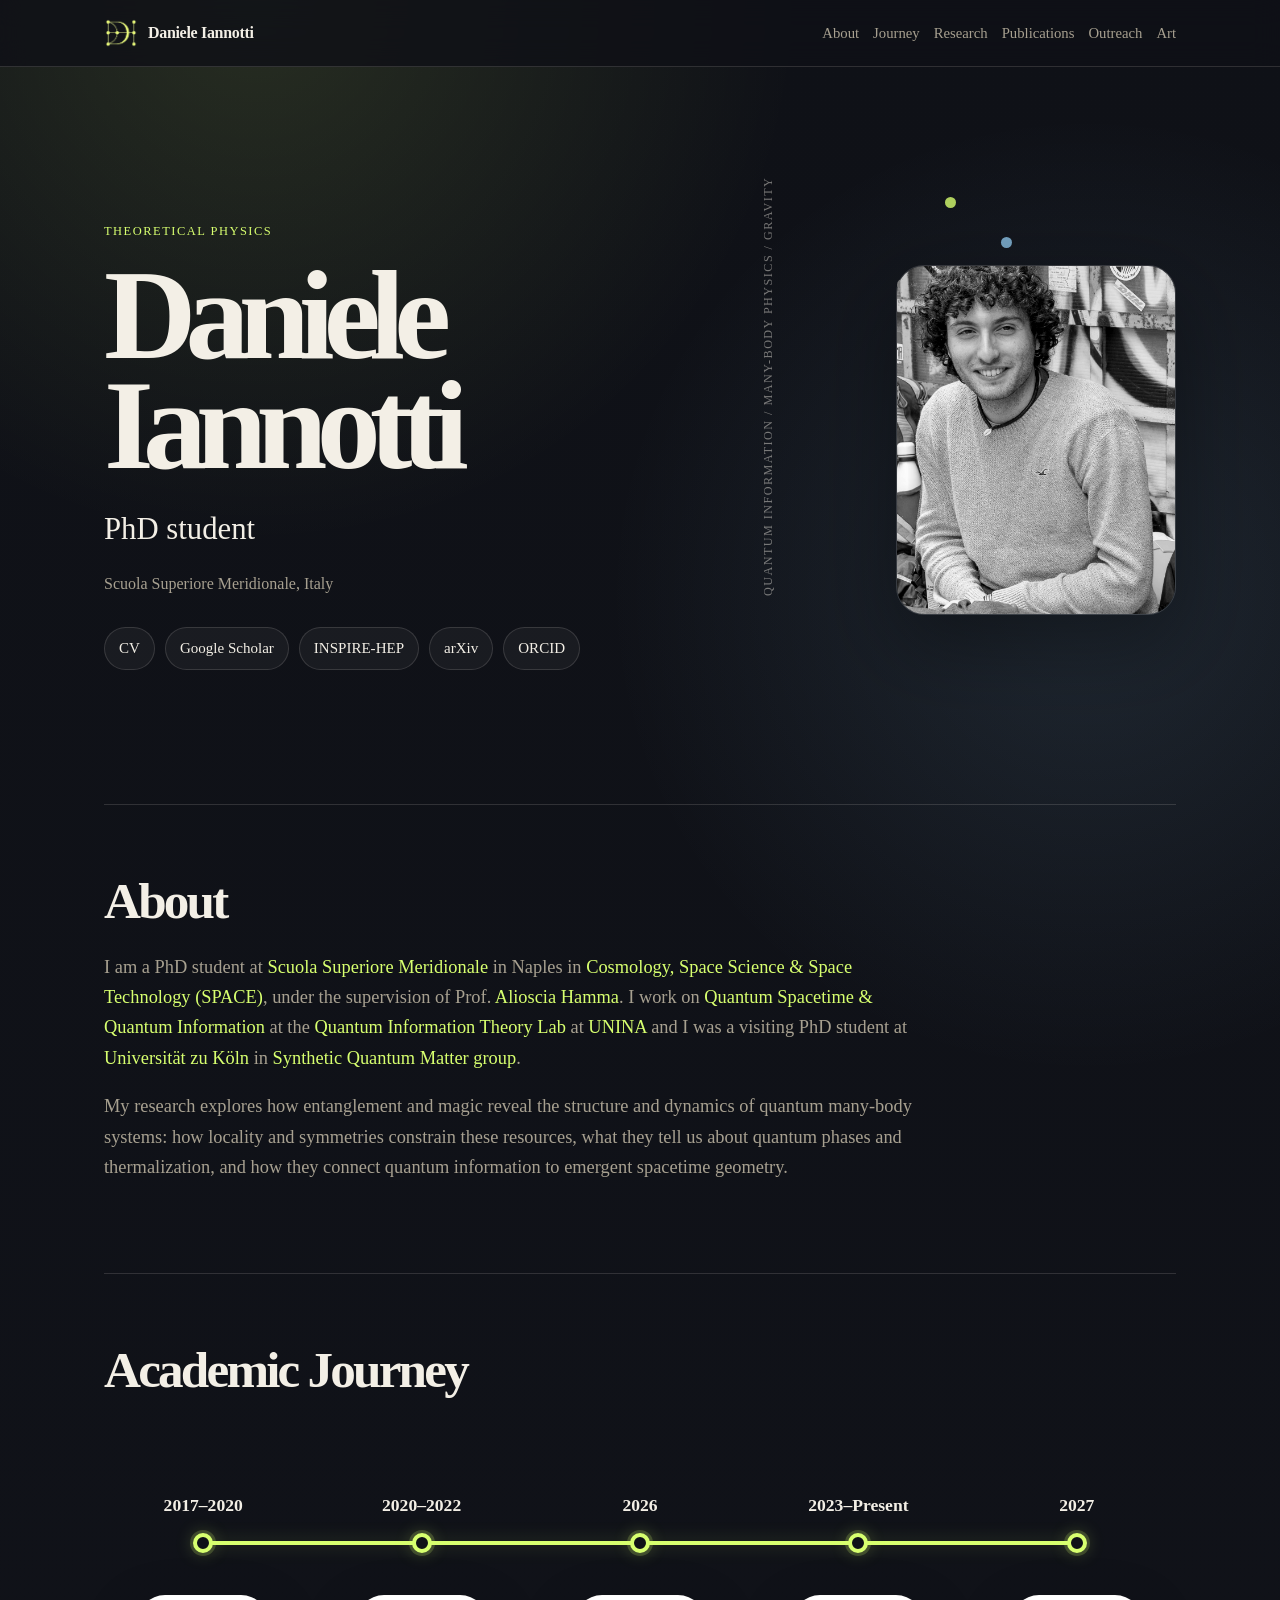
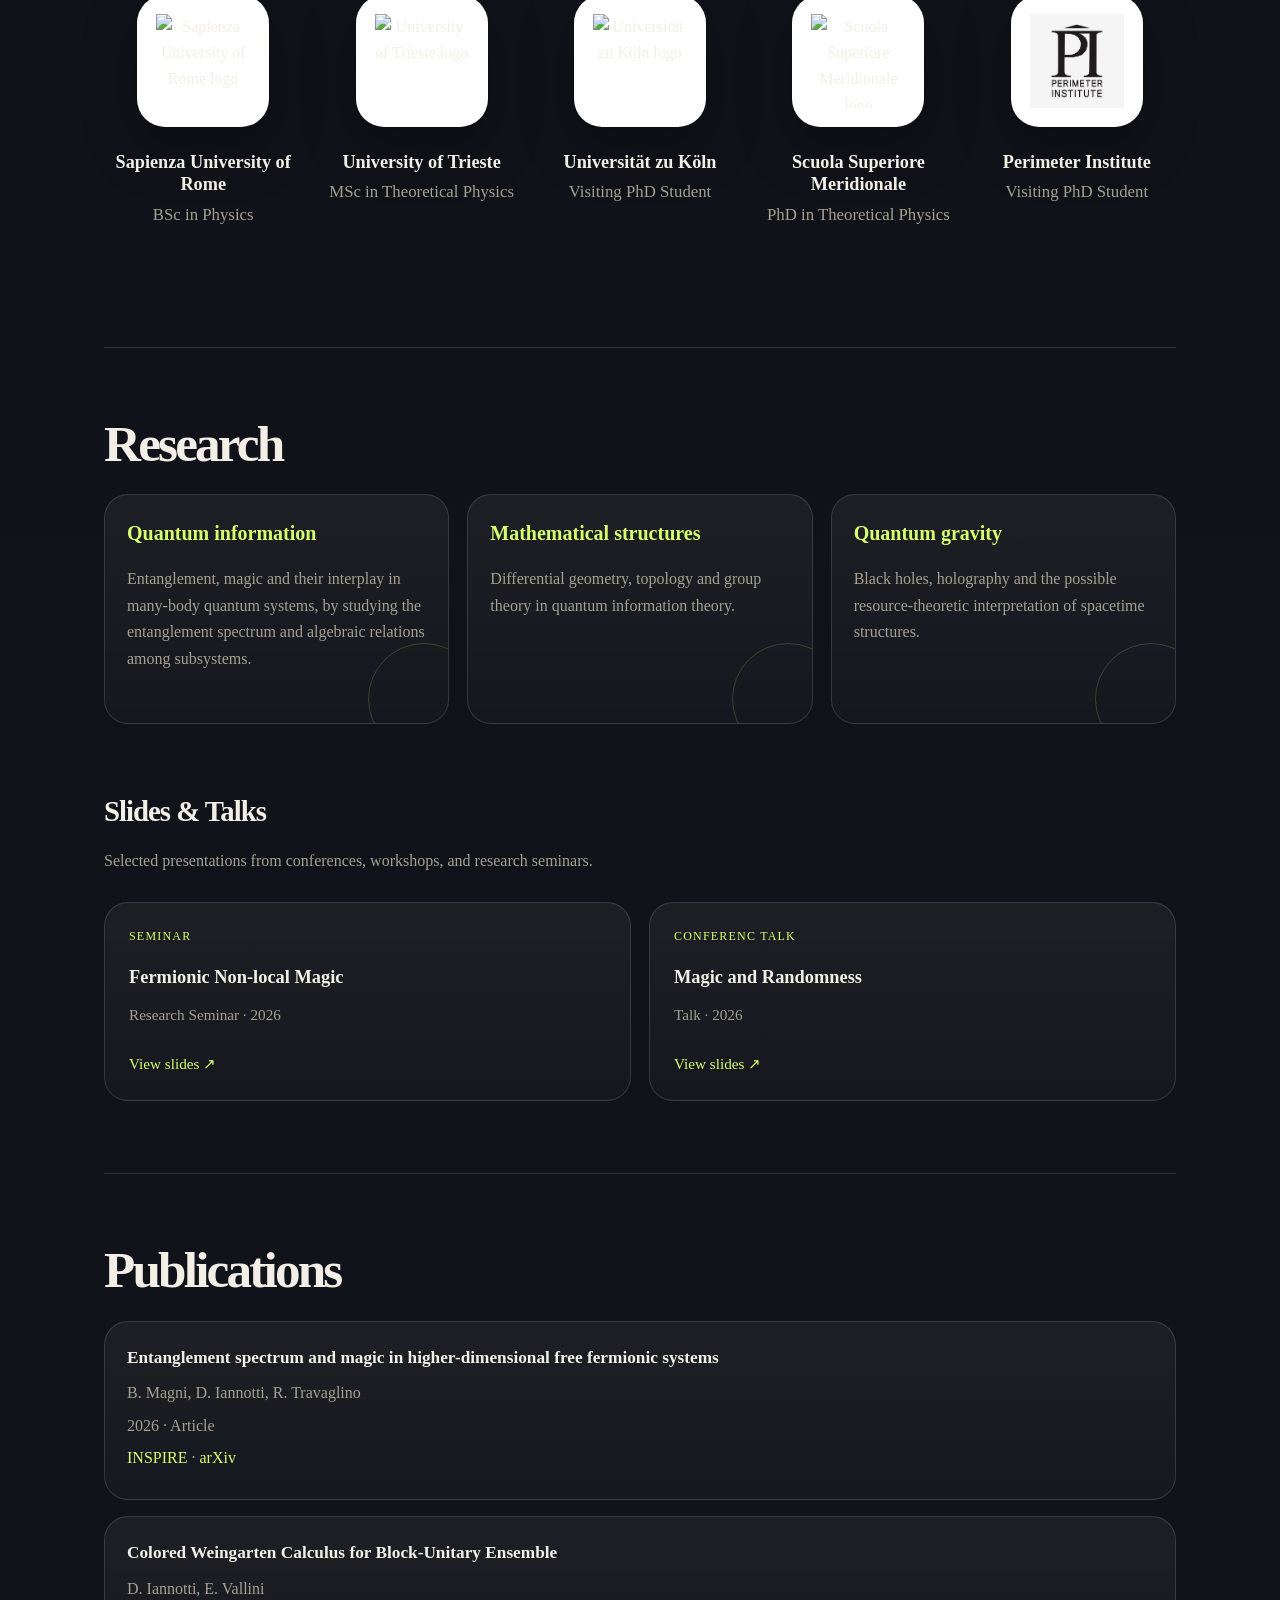
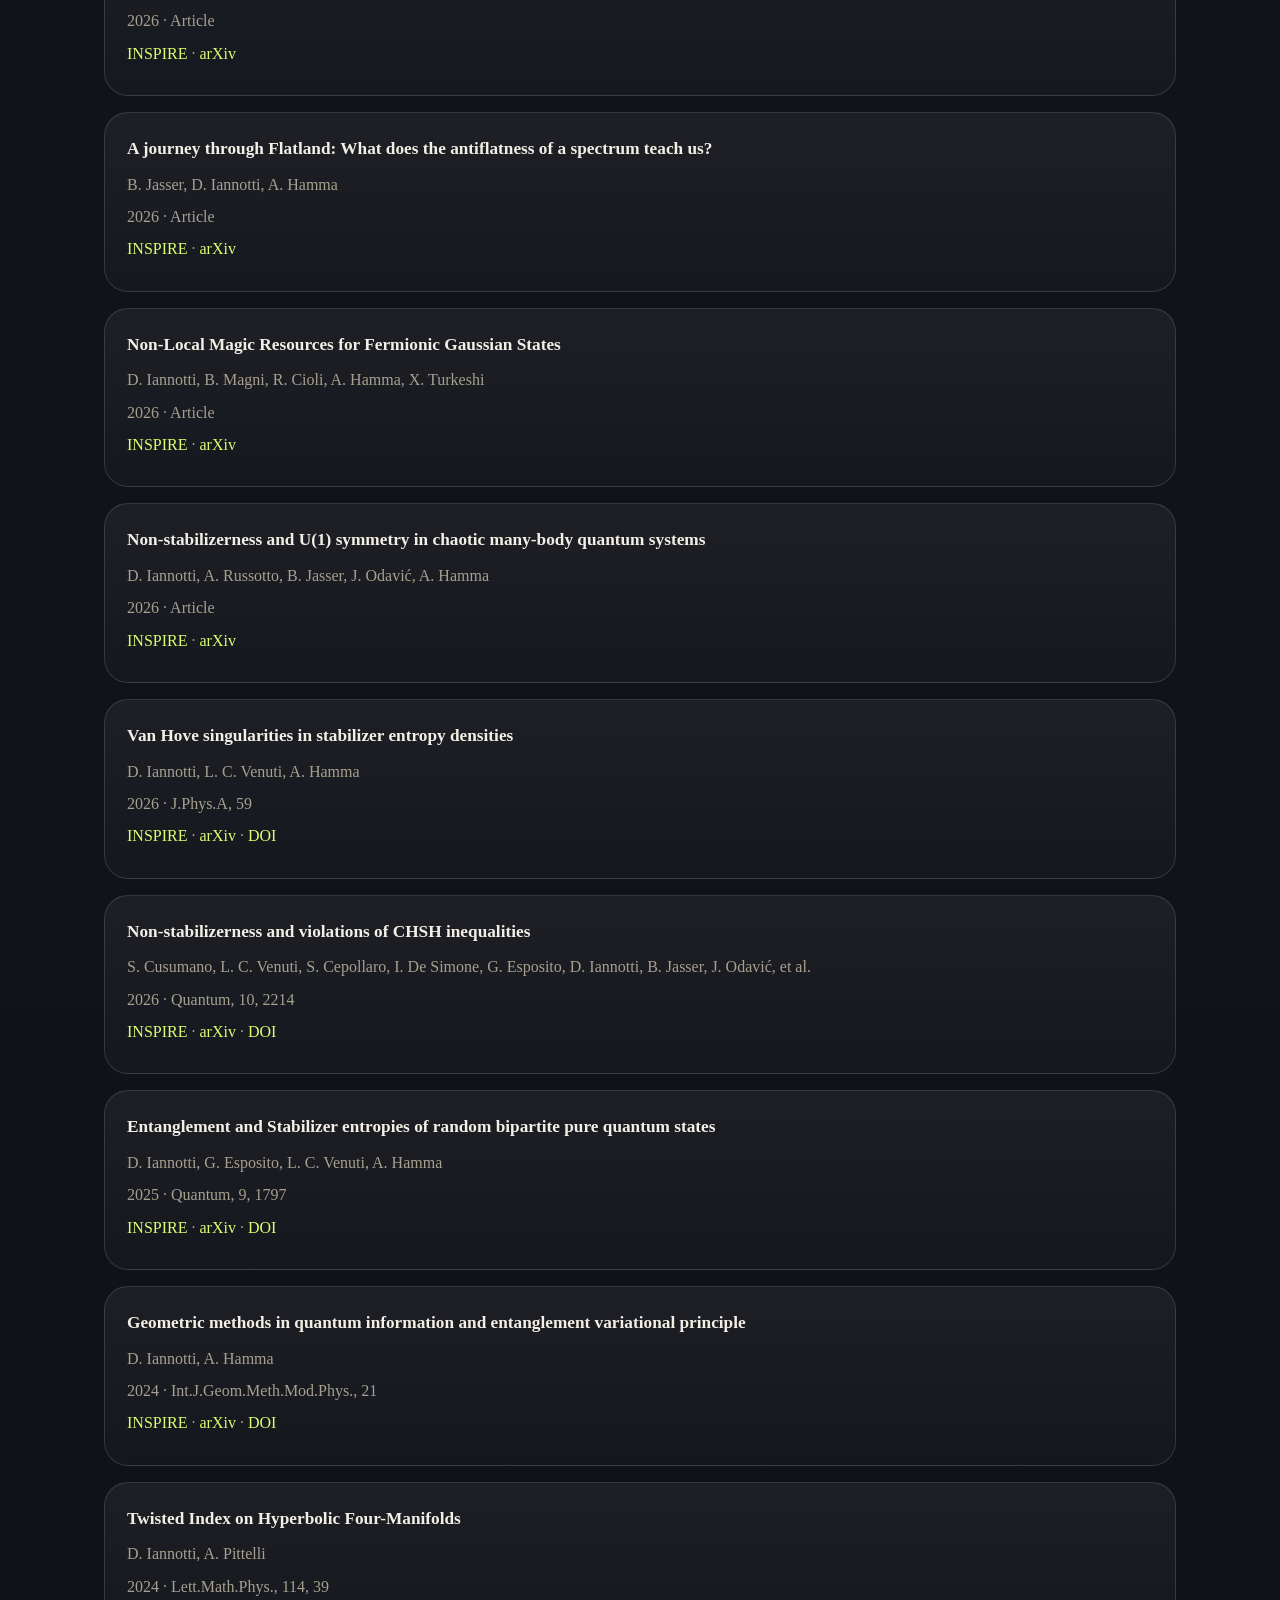
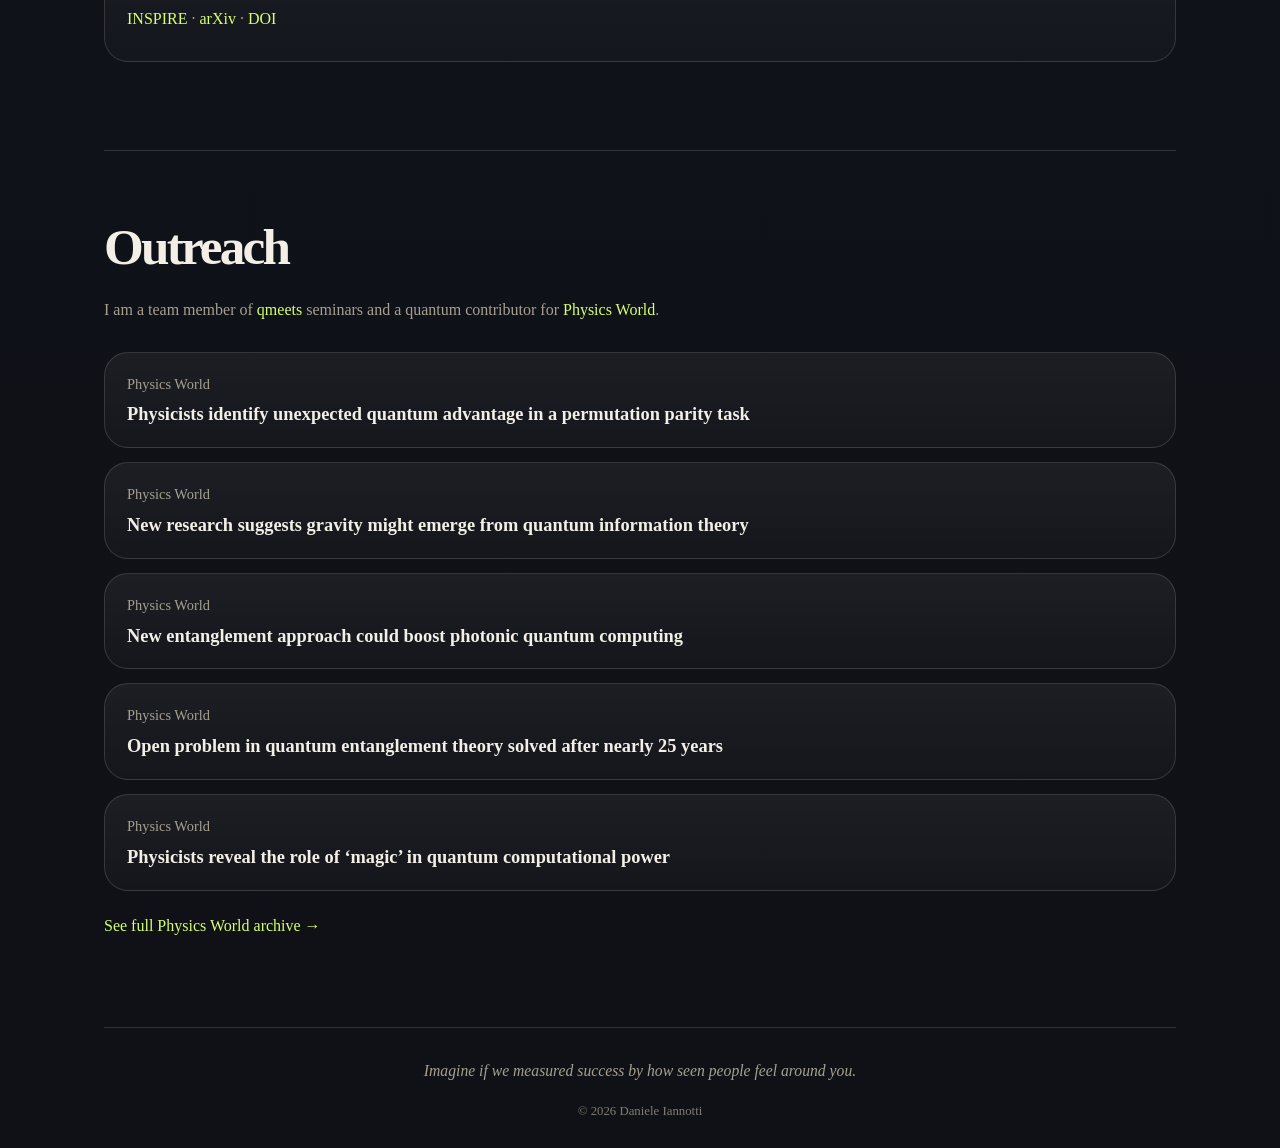
==== index.html @ 6933a15f "Enhance description of quantum information section" ====
<!DOCTYPE html>
<html lang="en">
<head>
  <meta charset="UTF-8">
  <meta name="viewport" content="width=device-width, initial-scale=1.0">

  <title>Daniele Iannotti | Theoretical Physics</title>

  <meta name="description" content="Daniele Iannotti is a PhD student in theoretical physics working on quantum information, quantum many-body physics, and quantum gravity.">

  <link rel="stylesheet" href="style.css">
</head>

<body>

  <header>
    <nav>
      <a href="#home" class="name logo-name">
        <img src="assets/logo.png" alt="Daniele Iannotti logo">
        <span>Daniele Iannotti</span>
      </a>

      <div class="links">
        <a href="#about">About</a>
        <a href="#journey">Journey</a>
        <a href="#research">Research</a>
        <a href="#publications">Publications</a>
        <a href="#outreach">Outreach</a>
        <a href="art.html">Art</a>
      </div>
    </nav>
  </header>

  <main id="home">

    <section class="hero">
      <div class="hero-text">
        <p class="label">Theoretical Physics</p>

        <h1>Daniele Iannotti</h1>

        <p class="subtitle">
          PhD student
        </p>

        <p>
          Scuola Superiore Meridionale, Italy
        </p>

        <div class="buttons">
          <a href="assets/cv.pdf">CV</a>
          <a href="https://scholar.google.com/citations?user=SbR9_rMAAAAJ&hl=en">Google Scholar</a>
          <a href="https://inspirehep.net/authors/2680286?ui-citation-summary=true">INSPIRE-HEP</a>
          <a href="https://arxiv.org/search/quant-ph?searchtype=author&query=Iannotti,+D">arXiv</a>
          <a href="https://orcid.org/0009-0009-0738-5998">ORCID</a>
        </div>
      </div>

      <div class="hero-photo">
        <img src="assets/profile.jpeg" alt="Portrait of Daniele Iannotti">
      </div>
    </section>

    <section id="about">
      <h2>About</h2>

      <p>
        I am a PhD student at
        <a href="https://www.ssmeridionale.it/it-it/home">Scuola Superiore Meridionale</a>
        in Naples in
        <a href="https://www.ssmeridionale.it/cosmology-space-science-space-technology-space/">Cosmology, Space Science &amp; Space Technology (SPACE)</a>,
        under the supervision of Prof.
        <a href="https://scholar.google.com/citations?hl=en&user=EFmmtMkAAAAJ&view_op=list_works&sortby=pubdate">Alioscia Hamma</a>.
        I work on
        <a href="https://web.infn.it/QSQI_Napoli/">Quantum Spacetime &amp; Quantum Information</a>
        at the
        <a href="https://www.quantumphysics.fun/">Quantum Information Theory Lab</a>
        at
        <a href="https://www.fisica.unina.it/">UNINA</a>
        and I was a visiting PhD student at
        <a href="https://www.thp.uni-koeln.de/">Universität zu Köln</a>
        in
        <a href="https://qtraj.org/">Synthetic Quantum Matter group</a>.
      </p>

      <p>
        My research explores how entanglement and magic reveal the structure and dynamics of quantum many-body systems: 
        how locality and symmetries constrain these resources, what they tell us about quantum phases and thermalization, 
        and how they connect quantum information to emergent spacetime geometry.
      </p>
    </section>

        <section id="journey" class="aj-section">
      <h2>Academic Journey</h2>

      <div class="aj-track">

        <article class="aj-item">
          <div class="aj-years">2017–2020</div>
          <div class="aj-dot"></div>

          <div class="aj-logo">
            <img src="assets/sapienza.png" alt="Sapienza University of Rome logo">
          </div>

          <h3>Sapienza University of Rome</h3>
          <p>BSc in Physics</p>
        </article>

        <article class="aj-item">
          <div class="aj-years">2020–2022</div>
          <div class="aj-dot"></div>

          <div class="aj-logo">
            <img src="assets/trieste.png" alt="University of Trieste logo">
          </div>

          <h3>University of Trieste</h3>
          <p>MSc in Theoretical Physics</p>
        </article>

        <article class="aj-item">
          <div class="aj-years">2026</div>
          <div class="aj-dot"></div>

          <div class="aj-logo">
            <img src="assets/cologne.png" alt="Universität zu Köln logo">
          </div>

          <h3>Universität zu Köln</h3>
          <p>Visiting PhD Student</p>
        </article>

        <article class="aj-item">
          <div class="aj-years">2023–Present</div>
          <div class="aj-dot"></div>

          <div class="aj-logo">
            <img src="assets/ssm.png" alt="Scuola Superiore Meridionale logo">
          </div>

          <h3>Scuola Superiore Meridionale</h3>
          <p>PhD in Theoretical Physics</p>
        </article>

        <article class="aj-item">
          <div class="aj-years">2027</div>
          <div class="aj-dot"></div>

          <div class="aj-logo">
            <img src="assets/PI.png" alt="Perimeter Institute logo">
          </div>

          <h3>Perimeter Institute</h3>
          <p>Visiting PhD Student</p>
        </article>

      </div>
    </section>

    <section id="research">
      <h2>Research</h2>

      <div class="cards">
        <article>
          <h3>Quantum information</h3>
          <p>
            Entanglement, magic and their interplay in many-body quantum systems, 
            by studying the entanglement spectrum and algebraic relations among subsystems.
          </p>
        </article>

        <article>
          <h3>Mathematical structures</h3>
          <p>
            Differential geometry, topology and group theory in quantum information theory.
          </p>
        </article>

        <article>
          <h3>Quantum gravity</h3>
          <p>
            Black holes, holography and the possible resource-theoretic
            interpretation of spacetime structures.
          </p>
        </article>
      </div>
      <div class="research-slides">
  <h3>Slides &amp; Talks</h3>

  <p class="slides-intro">
    Selected presentations from conferences,
    workshops, and research seminars.
  </p>

  <div class="slides-grid">

    <article class="slide-card">
      <div class="slide-type">Seminar</div>

      <h4>Fermionic Non-local Magic</h4>

      <p>Research Seminar · 2026</p>

      <a href="assets/slides/nonlocal-magic.pdf"
         target="_blank"
         rel="noopener noreferrer">
        View slides &nearr;
      </a>
    </article>

    <article class="slide-card">
      <div class="slide-type">Conferenc Talk</div>

      <h4>Magic and Randomness</h4>

      <p>Talk · 2026</p>

      <a href="assets/slides/magic_symmetry.pdf"
         target="_blank"
         rel="noopener noreferrer">
        View slides &nearr;
      </a>
    </article>

  </div>
</div>
    </section>

    <section id="publications">
      <h2>Publications</h2>

      <div id="publications-list">
        <p>Loading publications...</p>
      </div>
    </section>


    <section id="outreach">
  <h2>Outreach</h2>

  <p>
    I am a team member of <a href="https://qmeets.eu/">qmeets</a> seminars and a
    quantum contributor for <a href="https://physicsworld.com/author/daniele-iannotti/">Physics World</a>.
  </p>

  <div class="outreach-list">
    <article class="outreach-item">
      <p class="outreach-type">Physics World</p>
      <h3>
        <a href="https://physicsworld.com/a/physicists-identify-unexpected-quantum-advantage-in-a-permutation-parity-task/">
          Physicists identify unexpected quantum advantage in a permutation parity task
        </a>
      </h3>
    </article>

    <article class="outreach-item">
      <p class="outreach-type">Physics World</p>
      <h3>
        <a href="https://physicsworld.com/a/new-research-suggests-gravity-might-emerge-from-quantum-information-theory/">
          New research suggests gravity might emerge from quantum information theory
        </a>
      </h3>
    </article>

    <article class="outreach-item">
      <p class="outreach-type">Physics World</p>
      <h3>
        <a href="https://physicsworld.com/a/new-entanglement-approach-could-boost-photonic-quantum-computing/">
          New entanglement approach could boost photonic quantum computing
        </a>
      </h3>
    </article>

    <article class="outreach-item">
      <p class="outreach-type">Physics World</p>
      <h3>
        <a href="https://physicsworld.com/a/open-problem-in-quantum-entanglement-theory-solved-after-nearly-25-years/">
          Open problem in quantum entanglement theory solved after nearly 25 years
        </a>
      </h3>
    </article>

    <article class="outreach-item">
      <p class="outreach-type">Physics World</p>
      <h3>
        <a href="https://physicsworld.com/a/physicists-reveal-the-role-of-magic-in-quantum-computational-power/">
          Physicists reveal the role of ‘magic’ in quantum computational power
        </a>
      </h3>
    </article>
  </div>

  <p class="outreach-more">
    <a href="https://physicsworld.com/author/daniele-iannotti/">See full Physics World archive →</a>
  </p>
</section>

  </main>

 <footer class="site-footer">
  <p class="footer-quote">
    Imagine if we measured success by how seen people feel around you.
  </p>

  <p class="footer-copyright">© 2026 Daniele Iannotti</p>
</footer>

  <script>
    async function loadPublications() {
      const list = document.getElementById("publications-list");

      try {
        const response = await fetch("publications.json");

        if (!response.ok) {
          throw new Error("Could not load publications.json");
        }

        const publications = await response.json();

        if (!publications || publications.length === 0) {
          list.innerHTML = "<p>No publications found.</p>";
          return;
        }

        list.innerHTML = "";

        publications.forEach((paper) => {
          const article = document.createElement("article");
          article.className = "publication";

          const links = [];

          if (paper.inspire) {
            links.push(`<a href="${paper.inspire}">INSPIRE</a>`);
          }

          if (paper.arxiv) {
            links.push(`<a href="${paper.arxiv}">arXiv</a>`);
          }

          if (paper.doi) {
            links.push(`<a href="${paper.doi}">DOI</a>`);
          }

          article.innerHTML = `
            <h4>${paper.title}</h4>
            <p>${paper.authors}</p>
            <p>${paper.year}${paper.journal ? " · " + paper.journal : ""}</p>
            <p>${links.join(" · ")}</p>
          `;

          list.appendChild(article);
        });
      } catch (error) {
        list.innerHTML = `
          <p>
            Could not load publications automatically. Please visit my
            <a href="https://inspirehep.net/authors/2680286?ui-citation-summary=true">INSPIRE-HEP profile</a>.
          </p>
        `;
      }
    }

    loadPublications();
  </script>

</body>
</html>
---- style.css ----
:root {
  --bg: #0f1117;
  --panel: #161923;
  --panel-soft: #1e2230;
  --text: #f3efe6;
  --muted: #a7a090;
  --line: rgba(243, 239, 230, 0.14);
  --accent: #d7ff6f;
  --accent-2: #9bd7ff;
  --max-width: 1120px;
}

* {
  box-sizing: border-box;
}

html {
  scroll-behavior: smooth;
}

body {
  margin: 0;
  font-family: Georgia, "Times New Roman", serif;
  background:
    radial-gradient(circle at 20% 0%, rgba(215, 255, 111, 0.12), transparent 34rem),
    radial-gradient(circle at 85% 10%, rgba(155, 215, 255, 0.11), transparent 30rem),
    linear-gradient(180deg, #0f1117 0%, #11131a 55%, #0f1117 100%);
  color: var(--text);
  line-height: 1.65;
}

a {
  color: var(--accent);
  text-decoration: none;
}

a:hover {
  text-decoration: underline;
}

header {
  position: sticky;
  top: 0;
  z-index: 10;
  background: rgba(15, 17, 23, 0.82);
  border-bottom: 1px solid var(--line);
  backdrop-filter: blur(14px);
}

nav {
  max-width: var(--max-width);
  margin: 0 auto;
  padding: 16px 24px;
  display: flex;
  justify-content: space-between;
  align-items: center;
  gap: 28px;
}

.name {
  color: var(--text);
  font-weight: 700;
  letter-spacing: -0.02em;
}

.logo-name {
  display: flex;
  align-items: center;
  gap: 10px;
}

.logo-name img {
  width: 34px;
  height: 34px;
  object-fit: contain;
  display: block;
}

.links {
  display: flex;
  flex-wrap: wrap;
  gap: 14px;
  font-size: 0.92rem;
}

.links a {
  color: var(--muted);
}

.links a:hover {
  color: var(--text);
}

main {
  max-width: var(--max-width);
  margin: 0 auto;
  padding: 0 24px;
}

section {
  padding: 72px 0;
  border-bottom: 1px solid var(--line);
}

.hero {
  min-height: 82vh;
  padding: 96px 0 88px;
  display: grid;
  grid-template-columns: minmax(0, 1.5fr) 340px;
  gap: 64px;
  align-items: center;
  position: relative;
}

.hero::before {
  content: "";
  position: absolute;
  right: 220px;
  top: 130px;
  width: 11px;
  height: 11px;
  border-radius: 999px;
  background: var(--accent);
  box-shadow:
    56px 40px 0 rgba(155, 215, 255, 0.9),
    -48px 82px 0 rgba(243, 239, 230, 0.5),
    96px 126px 0 rgba(215, 255, 111, 0.6);
  opacity: 0.8;
}

.label {
  display: inline-block;
  color: var(--accent);
  text-transform: uppercase;
  letter-spacing: 0.12em;
  font-size: 0.78rem;
  margin-bottom: 18px;
}

h1 {
  font-size: clamp(4rem, 10vw, 8.6rem);
  line-height: 0.86;
  letter-spacing: -0.085em;
  margin: 0 0 28px;
  max-width: 820px;
}

h2 {
  font-size: clamp(2rem, 4vw, 3.8rem);
  line-height: 0.95;
  letter-spacing: -0.055em;
  margin: 0 0 26px;
}

h3 {
  font-size: 1.25rem;
  margin: 36px 0 16px;
}

h4 {
  font-size: 1.08rem;
  margin: 0 0 8px;
}

.subtitle {
  font-size: clamp(1.35rem, 2.4vw, 2.1rem);
  line-height: 1.18;
  max-width: 760px;
  color: var(--text);
  margin-bottom: 24px;
}

.hero-text > p:not(.label):not(.subtitle) {
  color: var(--muted);
  max-width: 660px;
}

.buttons {
  display: flex;
  flex-wrap: wrap;
  gap: 10px;
  margin-top: 30px;
}

.buttons a {
  color: var(--text);
  border: 1px solid var(--line);
  background: rgba(255, 255, 255, 0.045);
  padding: 8px 14px;
  border-radius: 999px;
  font-size: 0.94rem;
}

.buttons a:hover {
  background: var(--accent);
  color: #0f1117;
  text-decoration: none;
  border-color: var(--accent);
}

.hero-photo {
  position: relative;
}

.hero-photo::before {
  content: "quantum information / many-body physics / gravity";
  position: absolute;
  left: -58px;
  bottom: 18px;
  transform: rotate(-90deg);
  transform-origin: left bottom;
  color: rgba(243, 239, 230, 0.45);
  font-size: 0.76rem;
  letter-spacing: 0.12em;
  text-transform: uppercase;
  white-space: nowrap;
}

.hero-photo img {
  width: 100%;
  max-width: 280px;
  aspect-ratio: 4 / 5;
  object-fit: cover;
  border-radius: 28px;
  display: block;
  margin-left: auto;
  border: 1px solid var(--line);
  filter: grayscale(15%) contrast(1.03);
  box-shadow: 0 28px 80px rgba(0, 0, 0, 0.38);
}

section > p {
  max-width: 780px;
  color: var(--muted);
}

#about p {
  font-size: 1.15rem;
  max-width: 820px;
}

.article-page {
  max-width: 820px;
  padding: 96px 0 72px;
}

.article-page h1 {
  font-size: clamp(2.5rem, 5.2vw, 4.6rem);
  line-height: 0.98;
  letter-spacing: -0.06em;
  max-width: 760px;
}

.article-page h2 {
  font-size: clamp(1.8rem, 3.2vw, 2.8rem);
  margin-bottom: 18px;
}

.article-page section {
  padding: 46px 0;
}

.article-page p {
  max-width: 760px;
  color: var(--muted);
  font-size: 1.08rem;
}

.article-page .article-intro p:first-child {
  color: var(--text);
  font-size: 1.22rem;
}

.article-page strong {
  color: var(--text);
}

.magic-illustration {
  max-width: 430px;
  margin: 44px auto 12px;
  padding: 10px;
  background: white;
  border-radius: 24px;
}

.magic-illustration img {
  display: block;
  width: 100%;
  height: 420px;
  object-fit: cover;
  object-position: center bottom;
  border-radius: 16px;
}

.article-back {
  margin-top: 44px;
  font-size: 1rem !important;
}

.cards {
  display: grid;
  grid-template-columns: repeat(3, 1fr);
  gap: 18px;
}

.cards article,
.publication {
  background:
    linear-gradient(180deg, rgba(255, 255, 255, 0.055), rgba(255, 255, 255, 0.025));
  border: 1px solid var(--line);
  border-radius: 24px;
  padding: 22px;
}

.cards article {
  min-height: 230px;
  position: relative;
  overflow: hidden;
}

.cards article::after {
  content: "";
  position: absolute;
  right: -32px;
  bottom: -32px;
  width: 110px;
  height: 110px;
  border-radius: 999px;
  border: 1px solid rgba(215, 255, 111, 0.18);
}

.cards article h3 {
  margin-top: 0;
  color: var(--accent);
}

.cards article p,
.publication p,
#outreach p,
#contact p {
  color: var(--muted);
}

.publication {
  margin-bottom: 16px;
  transition: transform 0.16s ease, border-color 0.16s ease, background 0.16s ease;
}

.publication:hover {
  transform: translateY(-2px);
  border-color: rgba(215, 255, 111, 0.38);
  background:
    linear-gradient(180deg, rgba(215, 255, 111, 0.075), rgba(255, 255, 255, 0.025));
}

.publication p {
  margin: 6px 0;
}

.publication h4 {
  color: var(--text);
}

/* Outreach */

.outreach-list {
  display: grid;
  gap: 14px;
  margin-top: 28px;
}

.outreach-item {
  background:
    linear-gradient(180deg, rgba(255, 255, 255, 0.055), rgba(255, 255, 255, 0.025));
  border: 1px solid var(--line);
  border-radius: 24px;
  padding: 20px 22px;
  transition: transform 0.16s ease, border-color 0.16s ease, background 0.16s ease;
}

.outreach-item:hover {
  transform: translateY(-2px);
  border-color: rgba(215, 255, 111, 0.38);
  background:
    linear-gradient(180deg, rgba(215, 255, 111, 0.075), rgba(255, 255, 255, 0.025));
}

.outreach-type {
  margin: 0 0 6px;
  color: var(--muted);
  font-size: 0.9rem;
}

.outreach-item h3 {
  margin: 0;
  font-size: 1.15rem;
  line-height: 1.35;
}

.outreach-item h3 a {
  color: var(--text);
}

.outreach-item h3 a:hover {
  color: var(--accent);
  text-decoration: none;
}

.outreach-more {
  margin-top: 22px;
}

/* Academic Journey */

.aj-section {
  display: block;
}

.aj-section h2 {
  margin-bottom: 44px;
}

.aj-track {
  position: relative;
  display: grid;
  grid-template-columns: repeat(4, 1fr);
  gap: 28px;
  padding: 52px 42px 48px;
  border-radius: 0;
  background: transparent;
  box-shadow: none;
  overflow: visible;
}

.aj-track::before {
  display: none;
}

/* one clean continuous green line */
.aj-track::after {
  content: "";
  position: absolute;
  top: 104px;
  left: 12.5%;
  right: 12.5%;
  height: 4px;
  background: var(--accent);
  border-radius: 999px;
  box-shadow: 0 0 18px rgba(215, 255, 111, 0.25);
  z-index: 1;
}

.aj-item {
  position: relative;
  z-index: 2;
  text-align: center;
  min-width: 0;
}

.aj-years {
  height: 34px;
  margin-bottom: 8px;
  color: var(--text);
  font-size: 1.24rem;
  font-weight: 700;
  white-space: nowrap;
}

.aj-dot {
  position: relative;
  width: 20px;
  height: 20px;
  margin: 0 auto 42px;
  border-radius: 999px;
  background: var(--bg);
  border: 4px solid var(--accent);
  box-shadow:
    0 0 0 3px rgba(215, 255, 111, 0.18),
    0 0 18px rgba(215, 255, 111, 0.28);
}

.aj-logo {
  width: 132px;
  height: 132px;
  padding: 18px;
  margin: 0 auto 24px;
  display: flex;
  align-items: center;
  justify-content: center;
  background: #ffffff;
  border: 1px solid rgba(243, 239, 230, 0.18);
  border-radius: 28px;
  box-shadow: 0 20px 55px rgba(0, 0, 0, 0.26);
}

.aj-logo img {
  width: 100%;
  height: 100%;
  object-fit: contain;
  filter: none;
  opacity: 1;
}

.aj-item h3 {
  max-width: 230px;
  margin: 0 auto 8px;
  color: var(--text);
  font-size: 1.14rem;
  line-height: 1.25;
}

.aj-item p {
  max-width: 230px;
  margin: 0 auto;
  color: var(--muted);
  font-size: 1.05rem;
  line-height: 1.35;
}



.art-gallery {
  display: grid;
  grid-template-columns: repeat(3, 1fr);
  gap: 28px;
  margin-top: 48px;
}

.art-item {
  padding: 0;
  overflow: hidden;
}

.art-item img {
  width: 100%;
  height: auto;
  display: block;
}

.poem-section {
  padding-top: 60px;
}

.poem {
  max-width: 720px;
}

.poem h3 {
  margin-bottom: 24px;
}

.poem p {
  line-height: 1.9;
  white-space: normal;
}

/* Mobile */

@media (max-width: 860px) {
  nav {
    align-items: flex-start;
    flex-direction: column;
  }

  .hero {
    min-height: auto;
    grid-template-columns: 1fr;
    gap: 40px;
    padding: 72px 0;
  }

  .hero::before {
    display: none;
  }

  .hero-photo::before {
    display: none;
  }

  .hero-photo img {
    margin-left: 0;
    max-width: 210px;
  }

  .cards {
    grid-template-columns: 1fr;
  }

  section {
    padding: 56px 0;
  }

  .aj-section h2 {
    margin-bottom: 32px;
  }

  .aj-track {
    grid-template-columns: 1fr;
    gap: 30px;
    padding: 32px 24px 32px 52px;
    border-radius: 0;
    background: transparent;
    box-shadow: none;
  }

  .aj-track::after {
    top: 32px;
    bottom: 32px;
    left: 28px;
    right: auto;
    width: 4px;
    height: auto;
    background: var(--accent);
  }

  .art-gallery {
    grid-template-columns: 1fr;
  }
}

/* Footer: compact closing quote and copyright */

.site-footer {
  max-width: var(--max-width);
  margin: 0 auto;
  padding: 30px 24px 26px;
  text-align: center;
  color: var(--muted);
}

.site-footer .footer-quote {
  max-width: 720px;
  margin: 0 auto 18px;
  padding: 0;
  font-family: inherit;
  font-size: 0.98rem;
  font-weight: 400;
  font-style: italic;
  line-height: 1.6;
  color: var(--muted);
}

.site-footer .footer-copyright {
  margin: 0;
  font-size: 0.8rem;
  color: rgba(167, 160, 144, 0.75);
}
/* Research - Slides & Talks */

.research-slides {
  margin-top: 64px;
}

.research-slides > h3 {
  font-size: 1.8rem;
  letter-spacing: -0.035em;
  margin: 0 0 12px;
}

.slides-intro {
  color: var(--muted);
  margin: 0 0 28px;
}

.slides-grid {
  display: grid;
  grid-template-columns: repeat(2, minmax(0, 1fr));
  gap: 18px;
}

.slide-card {
  display: flex;
  flex-direction: column;
  align-items: flex-start;

  background:
    linear-gradient(
      180deg,
      rgba(255,255,255,0.055),
      rgba(255,255,255,0.025)
    );

  border: 1px solid var(--line);
  border-radius: 24px;
  padding: 24px;

  transition:
    transform 0.16s ease,
    border-color 0.16s ease;
}

.slide-card:hover {
  transform: translateY(-2px);
  border-color: rgba(215,255,111,0.38);
}

.slide-type {
  color: var(--accent);
  text-transform: uppercase;
  letter-spacing: 0.1em;
  font-size: 0.75rem;
  margin-bottom: 18px;
}

.slide-card h4 {
  color: var(--text);
  font-size: 1.15rem;
  line-height: 1.35;
  margin: 0 0 12px;
}

.slide-card p {
  color: var(--muted);
  font-size: 0.95rem;
  margin: 0 0 24px;
}

.slide-card a {
  margin-top: auto;
  color: var(--accent);
  font-size: 0.95rem;
}

.slide-card a:hover {
  text-decoration: underline;
}

/* Responsive layout */

@media (max-width: 700px) {
  .research-slides {
    margin-top: 48px;
  }

  .slides-grid {
    grid-template-columns: 1fr;
  }
}

@media (min-width: 861px) {
  .aj-track {
    grid-template-columns: repeat(5, minmax(0, 1fr));
    gap: 20px;
    padding: 52px 0 48px;
  }

  .aj-track::after {
    top: 102px;
    left: calc(10% - 8px);
    right: calc(10% - 8px);
  }

  .aj-years {
    font-size: 1.1rem;
  }
}
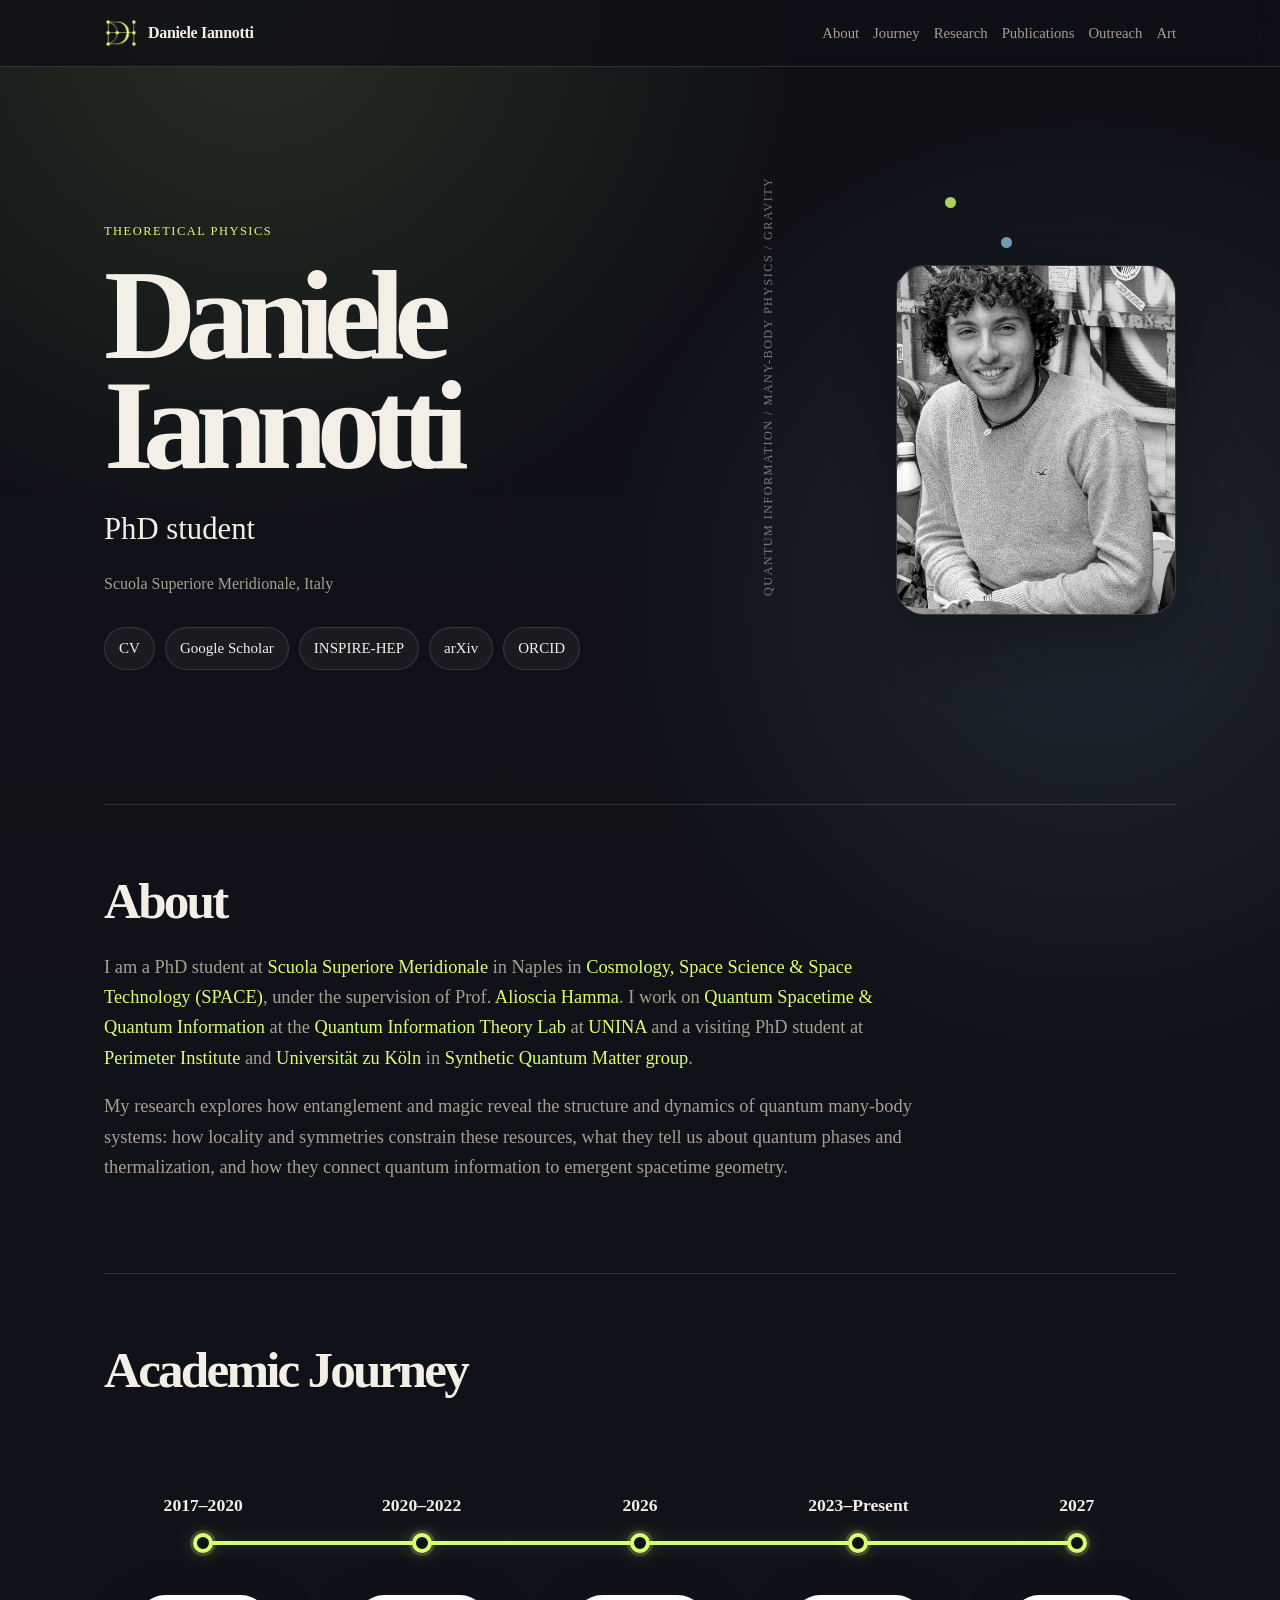
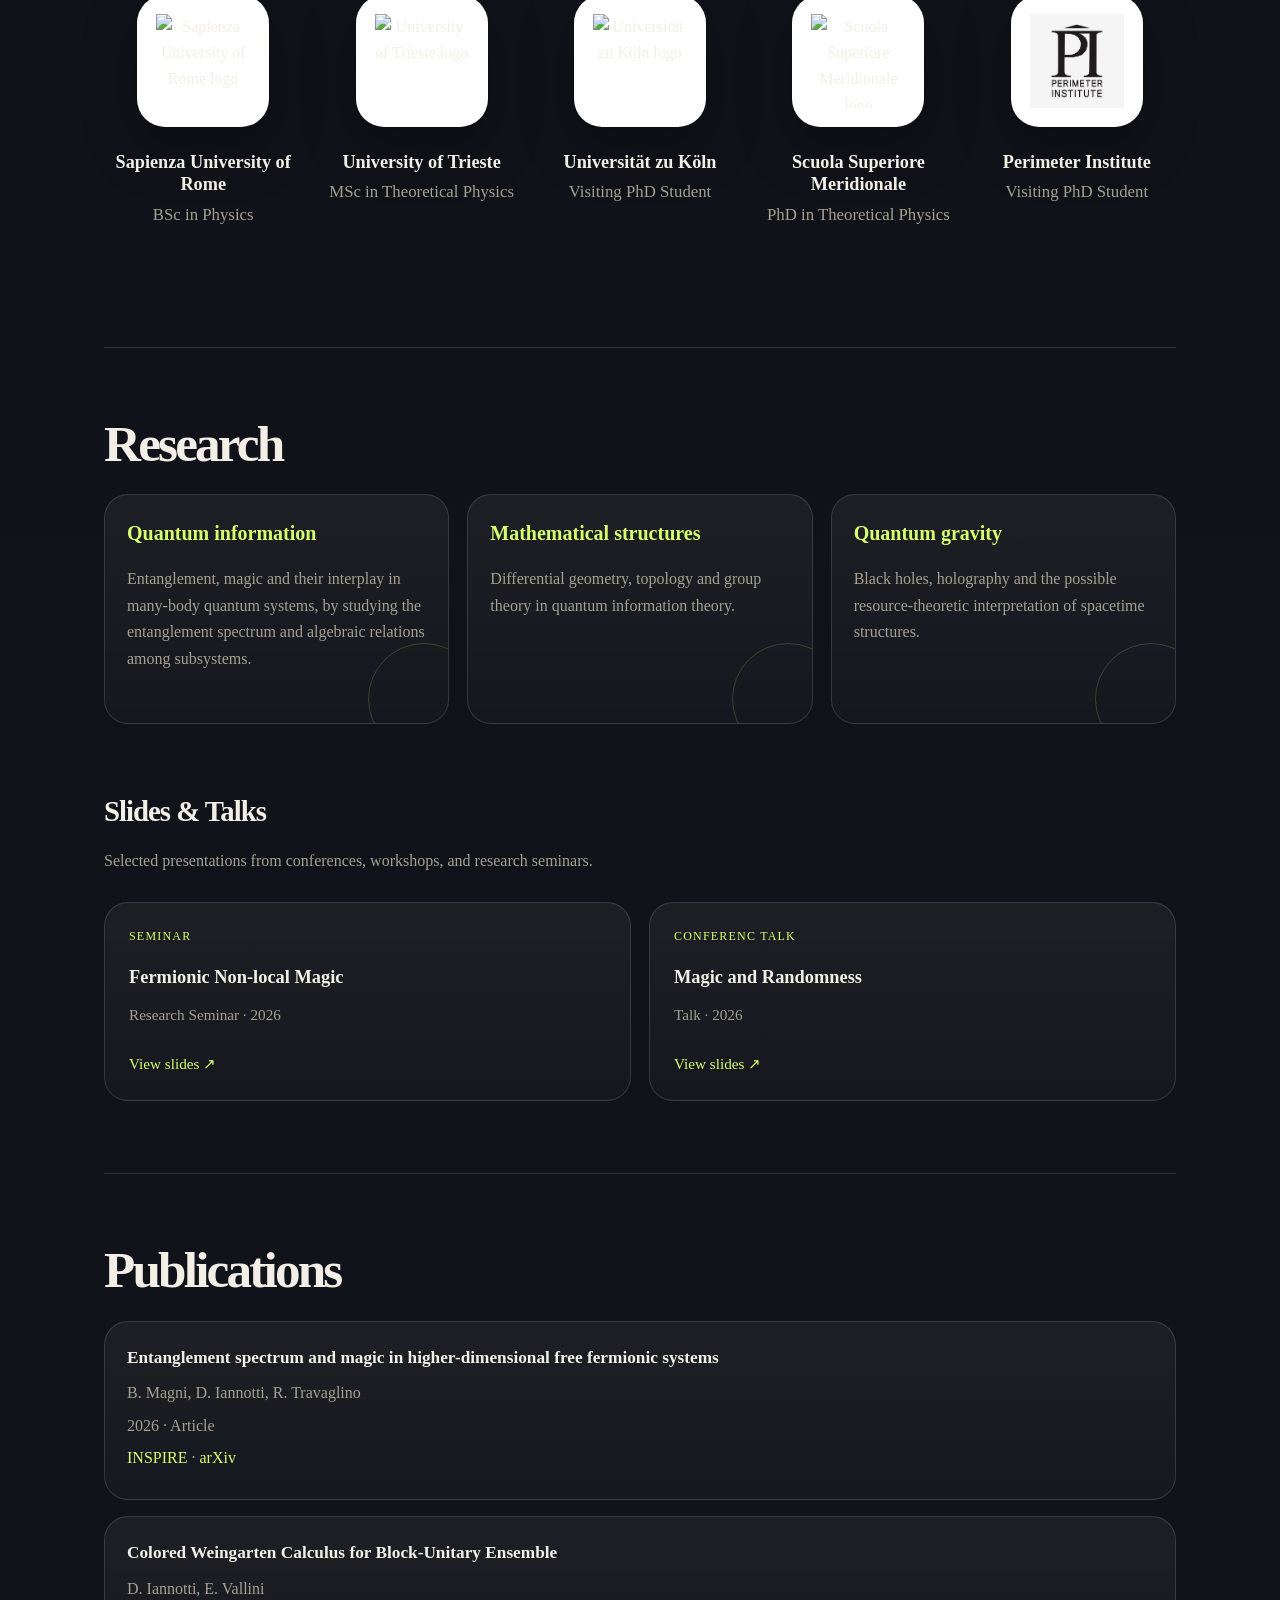
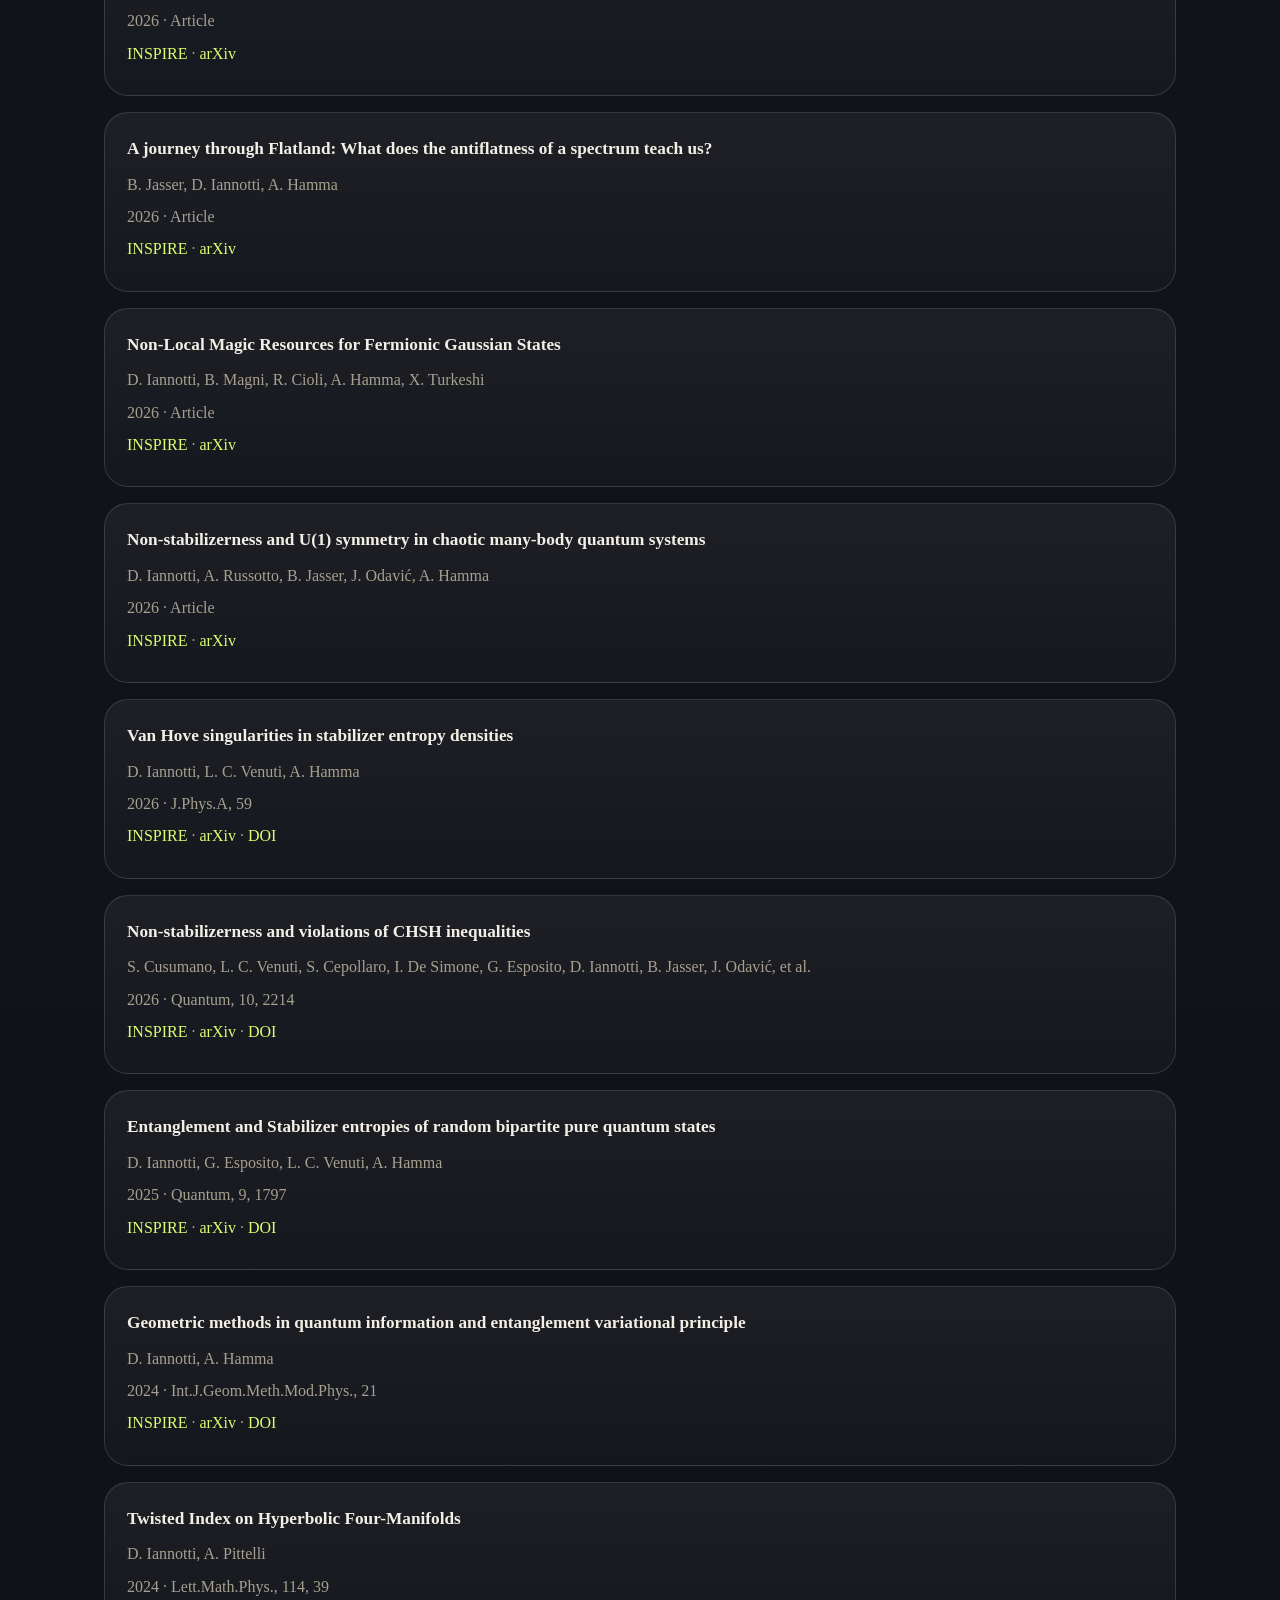
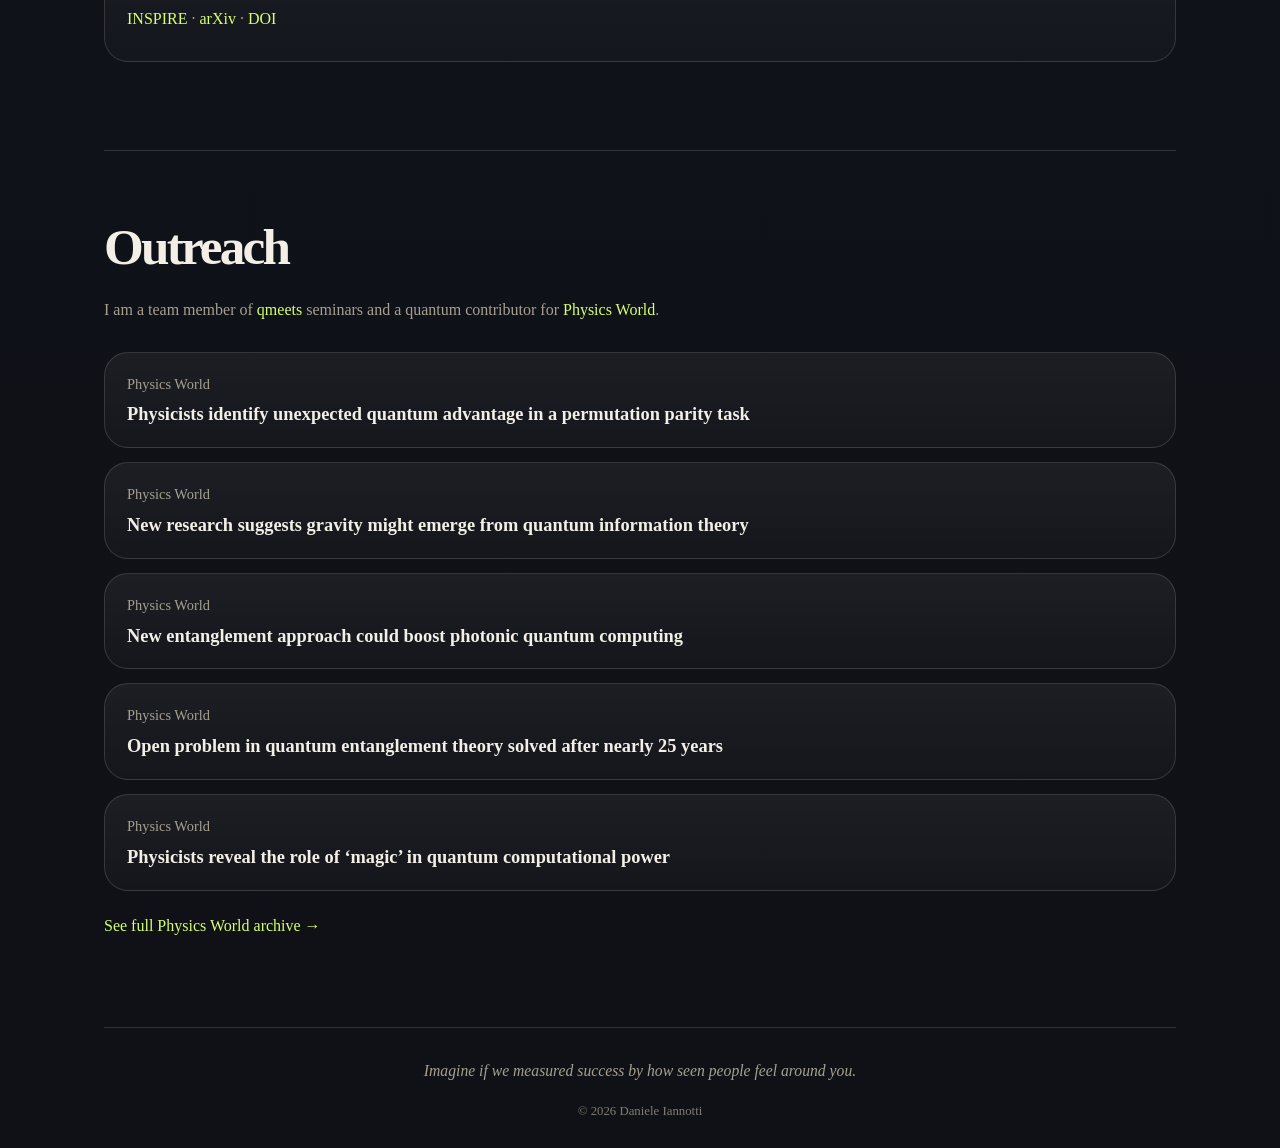
==== commit 3f5ae57d: "Update index.html" ====
--- a/index.html
+++ b/index.html
@@ -77,7 +77,9 @@
         <a href="https://www.quantumphysics.fun/">Quantum Information Theory Lab</a>
         at
         <a href="https://www.fisica.unina.it/">UNINA</a>
-        and I was a visiting PhD student at
+        and a visiting PhD student at 
+        <a href="https://perimeterinstitute.ca//">Perimeter Institute</a>
+        and
         <a href="https://www.thp.uni-koeln.de/">Universität zu Köln</a>
         in
         <a href="https://qtraj.org/">Synthetic Quantum Matter group</a>.
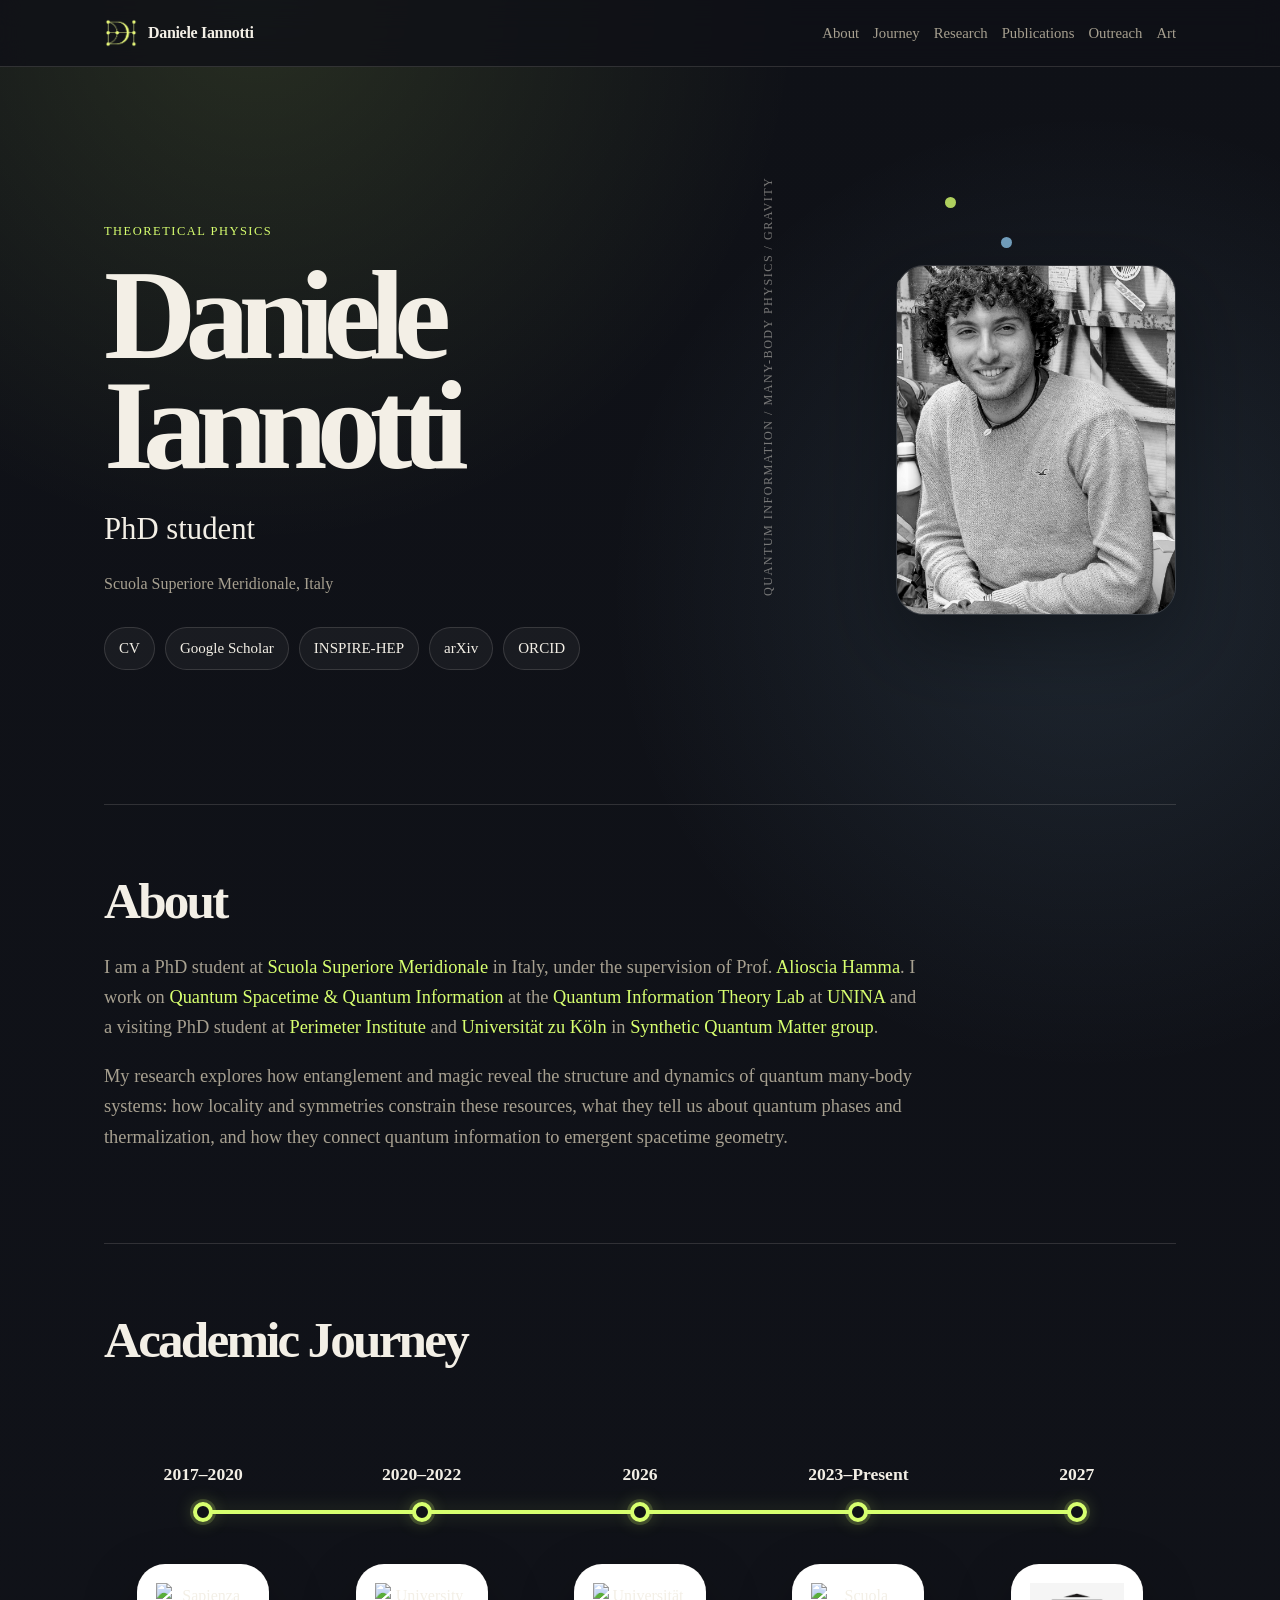
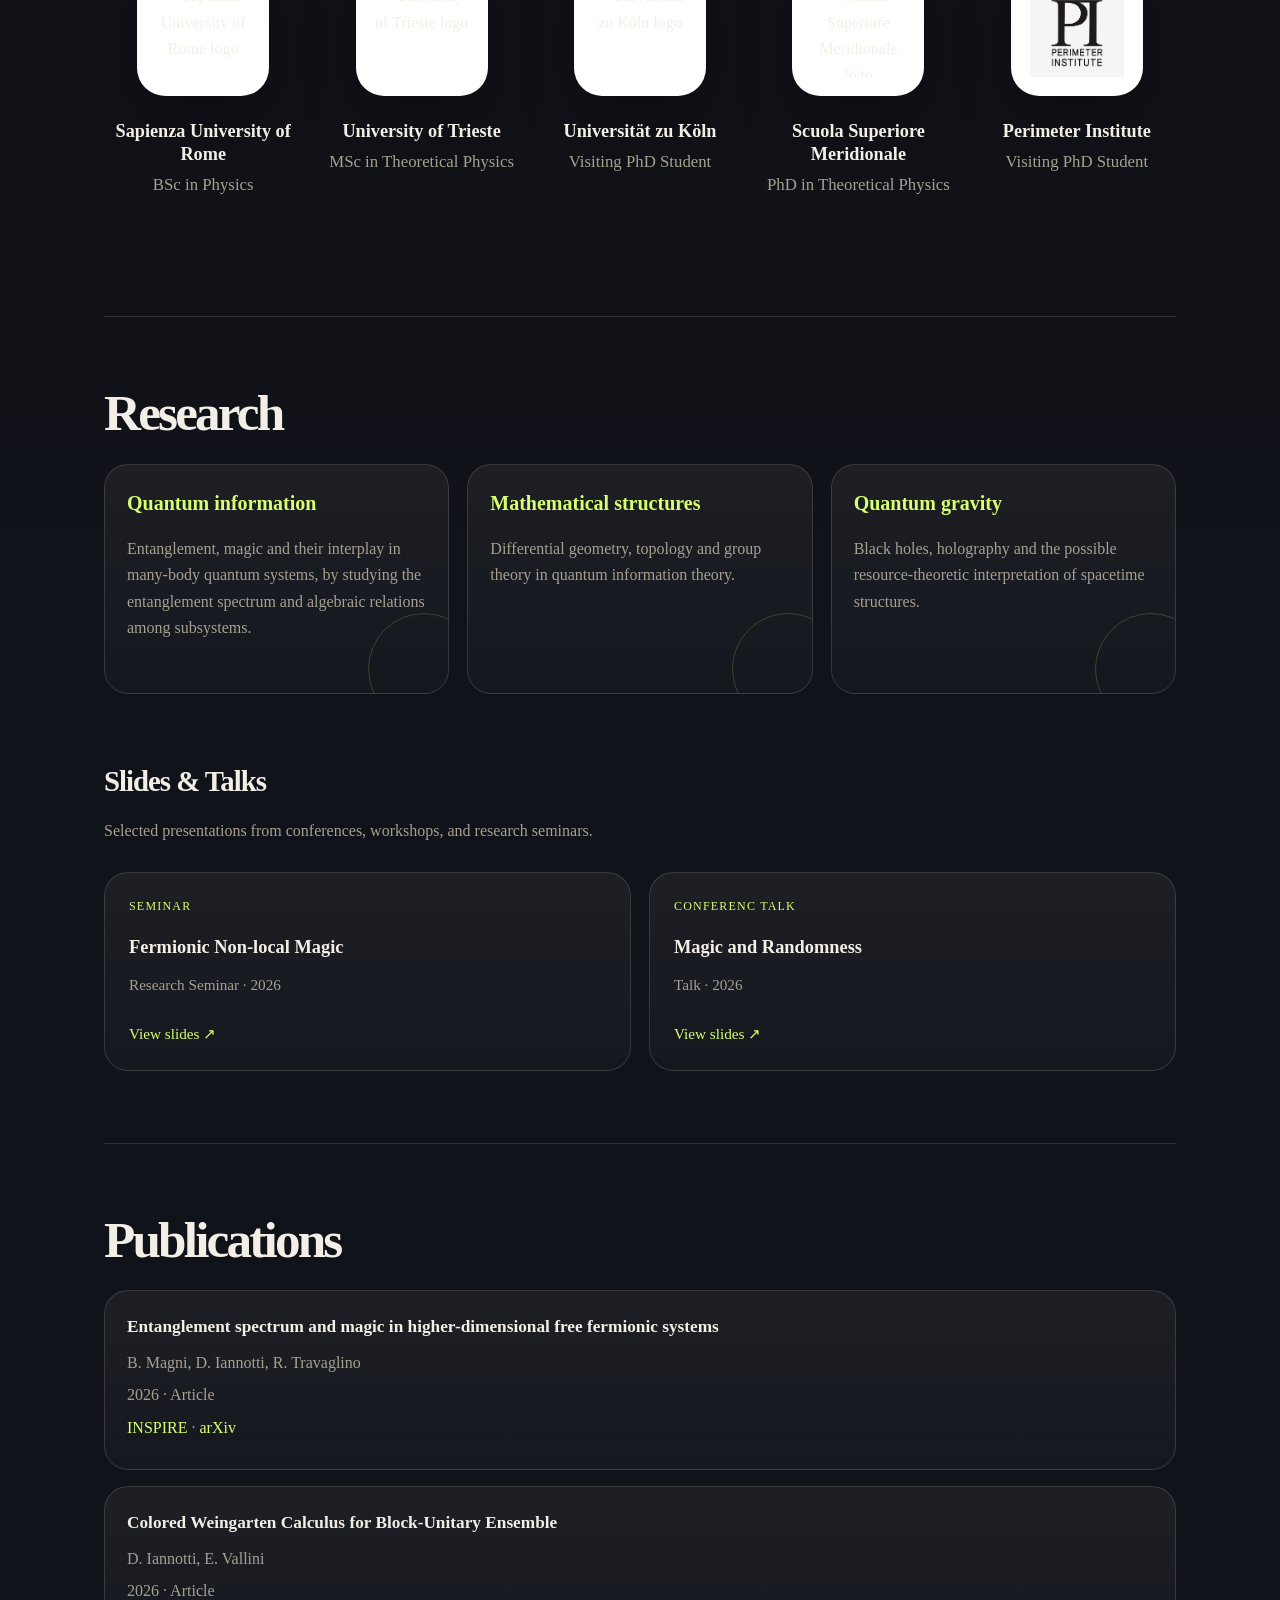
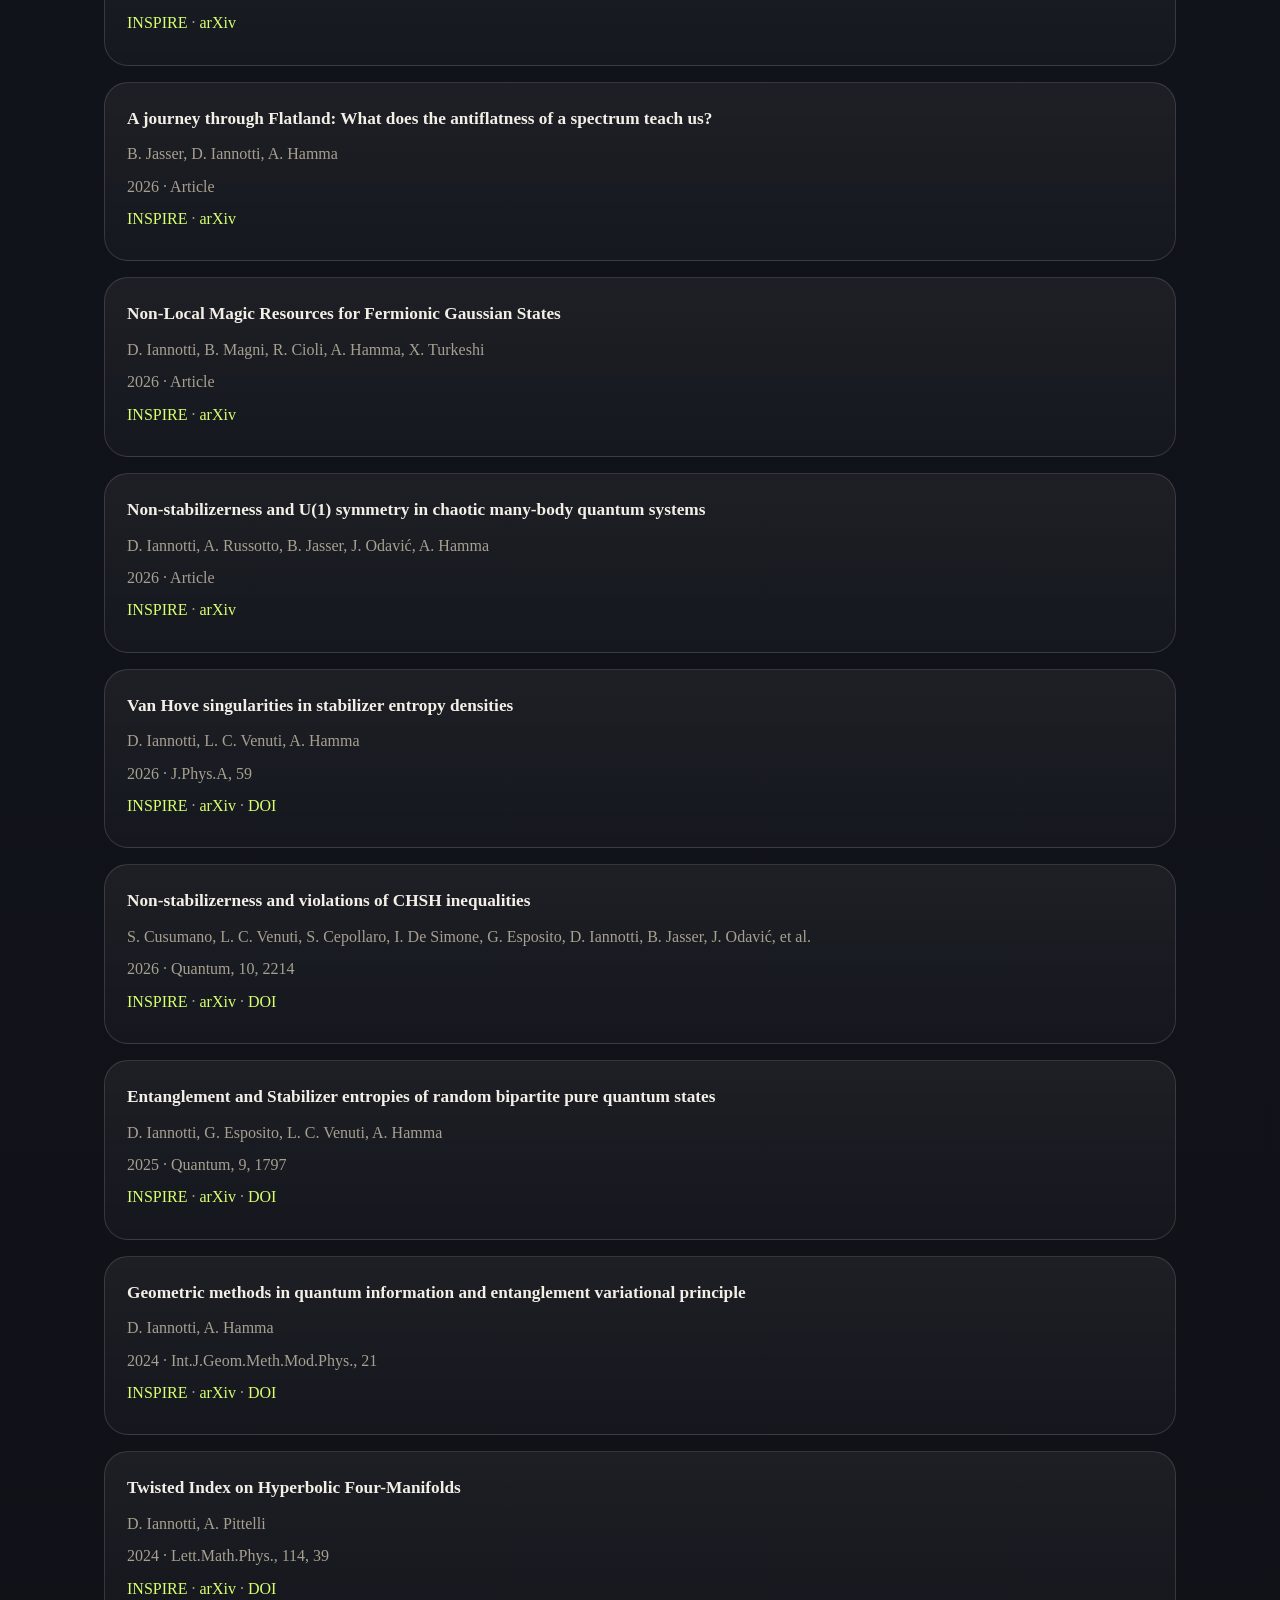
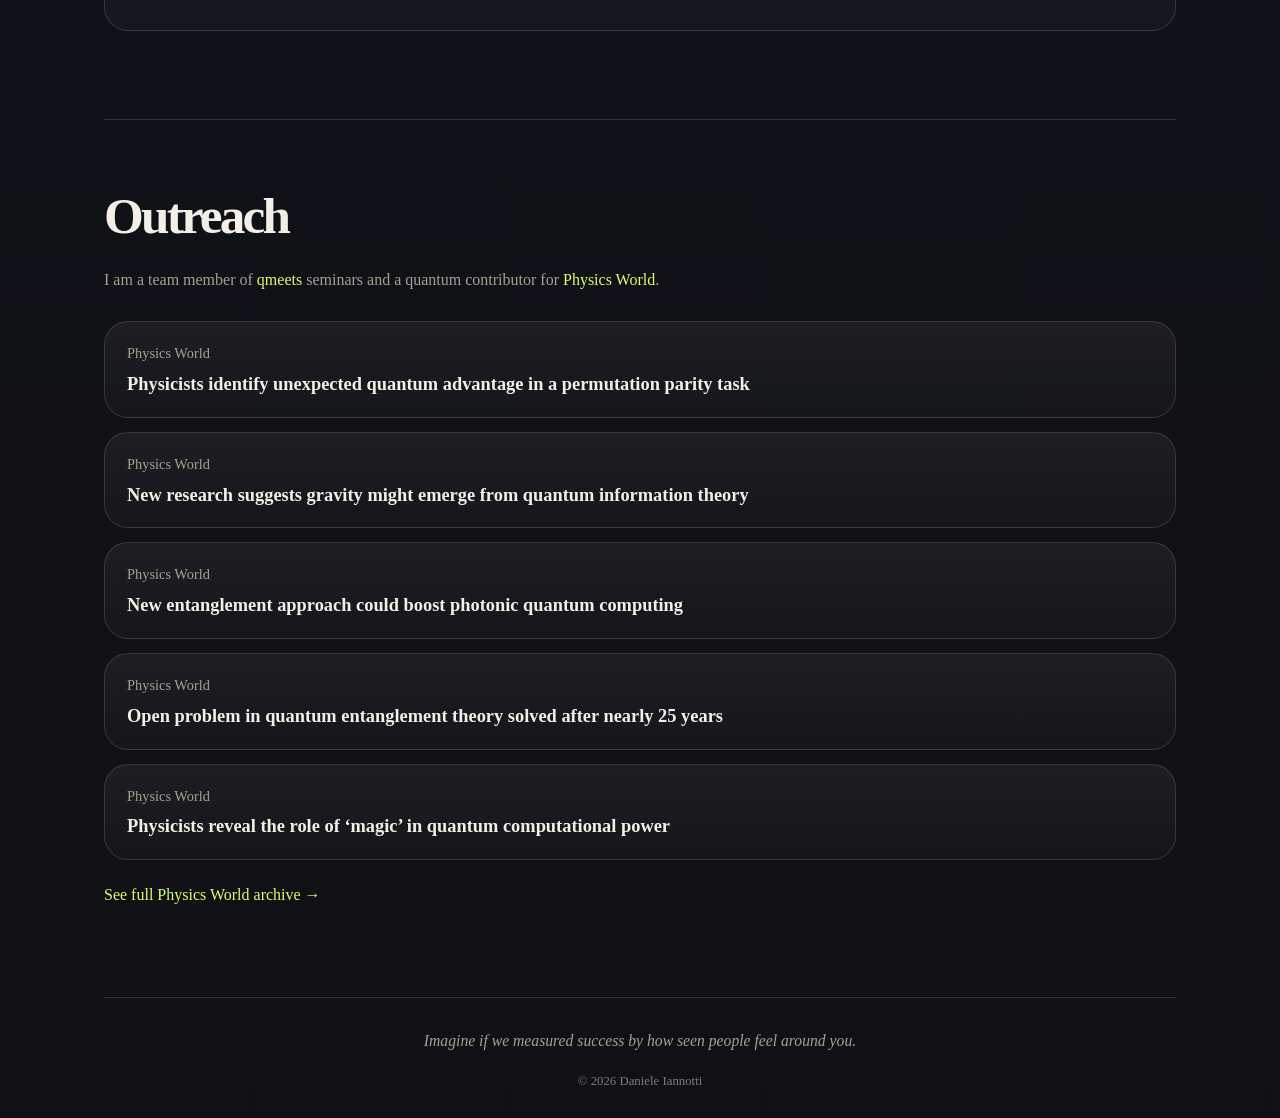
==== commit 509088bc: "Update index.html" ====
--- a/index.html
+++ b/index.html
@@ -67,8 +67,7 @@
       <p>
         I am a PhD student at
         <a href="https://www.ssmeridionale.it/it-it/home">Scuola Superiore Meridionale</a>
-        in Naples in
-        <a href="https://www.ssmeridionale.it/cosmology-space-science-space-technology-space/">Cosmology, Space Science &amp; Space Technology (SPACE)</a>,
+        in Italy,
         under the supervision of Prof.
         <a href="https://scholar.google.com/citations?hl=en&user=EFmmtMkAAAAJ&view_op=list_works&sortby=pubdate">Alioscia Hamma</a>.
         I work on
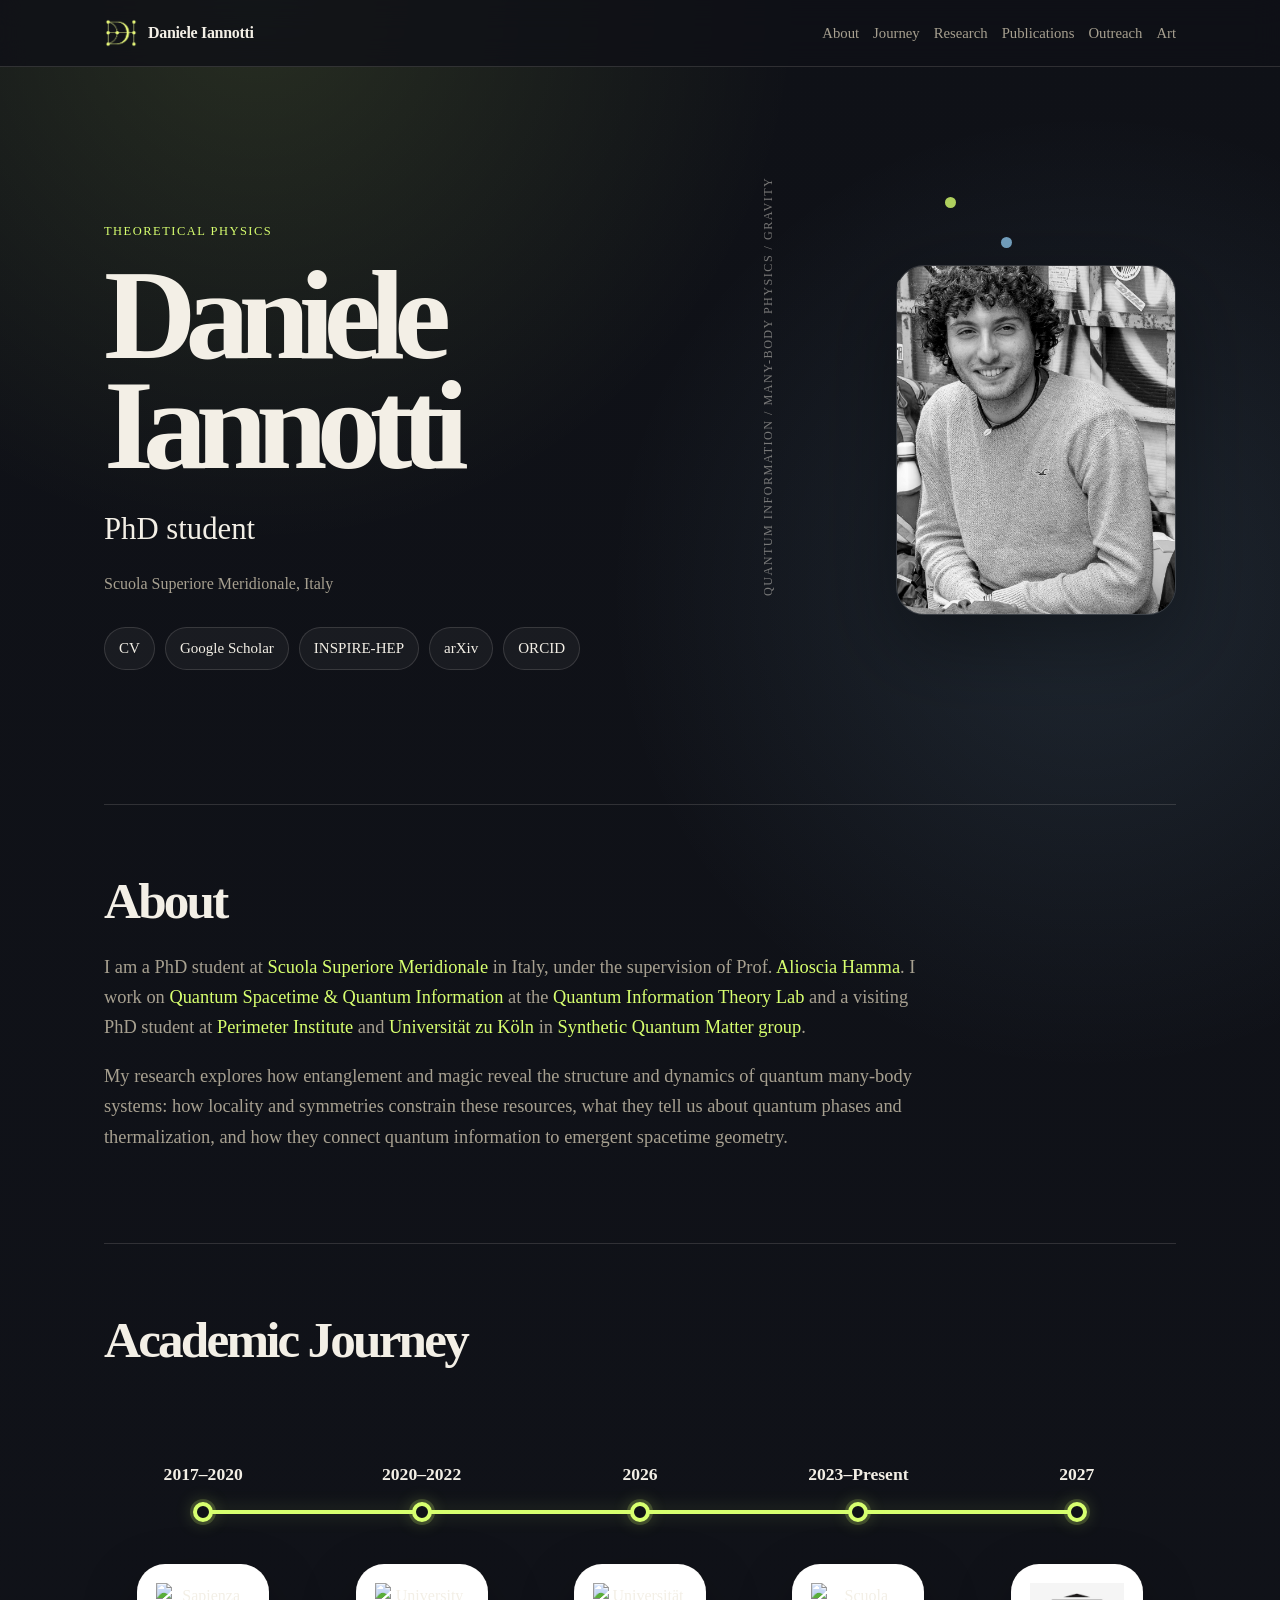
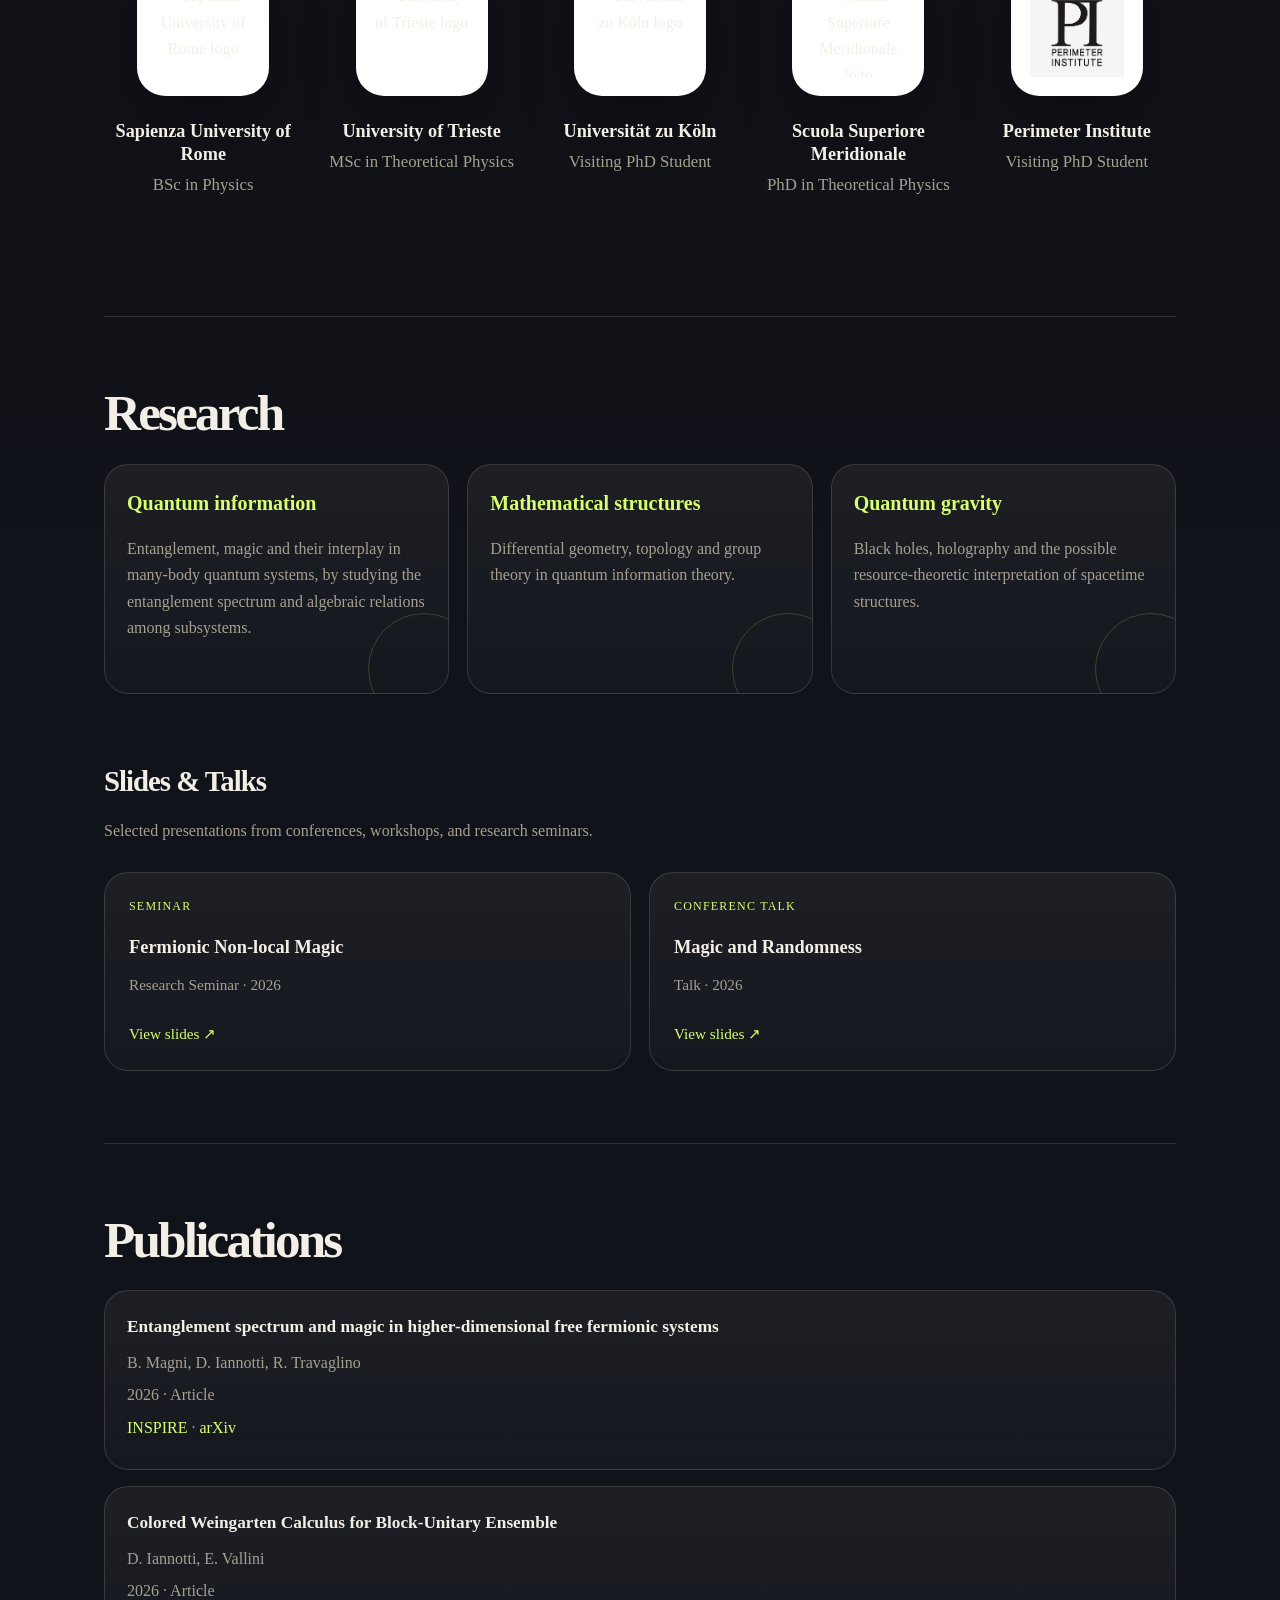
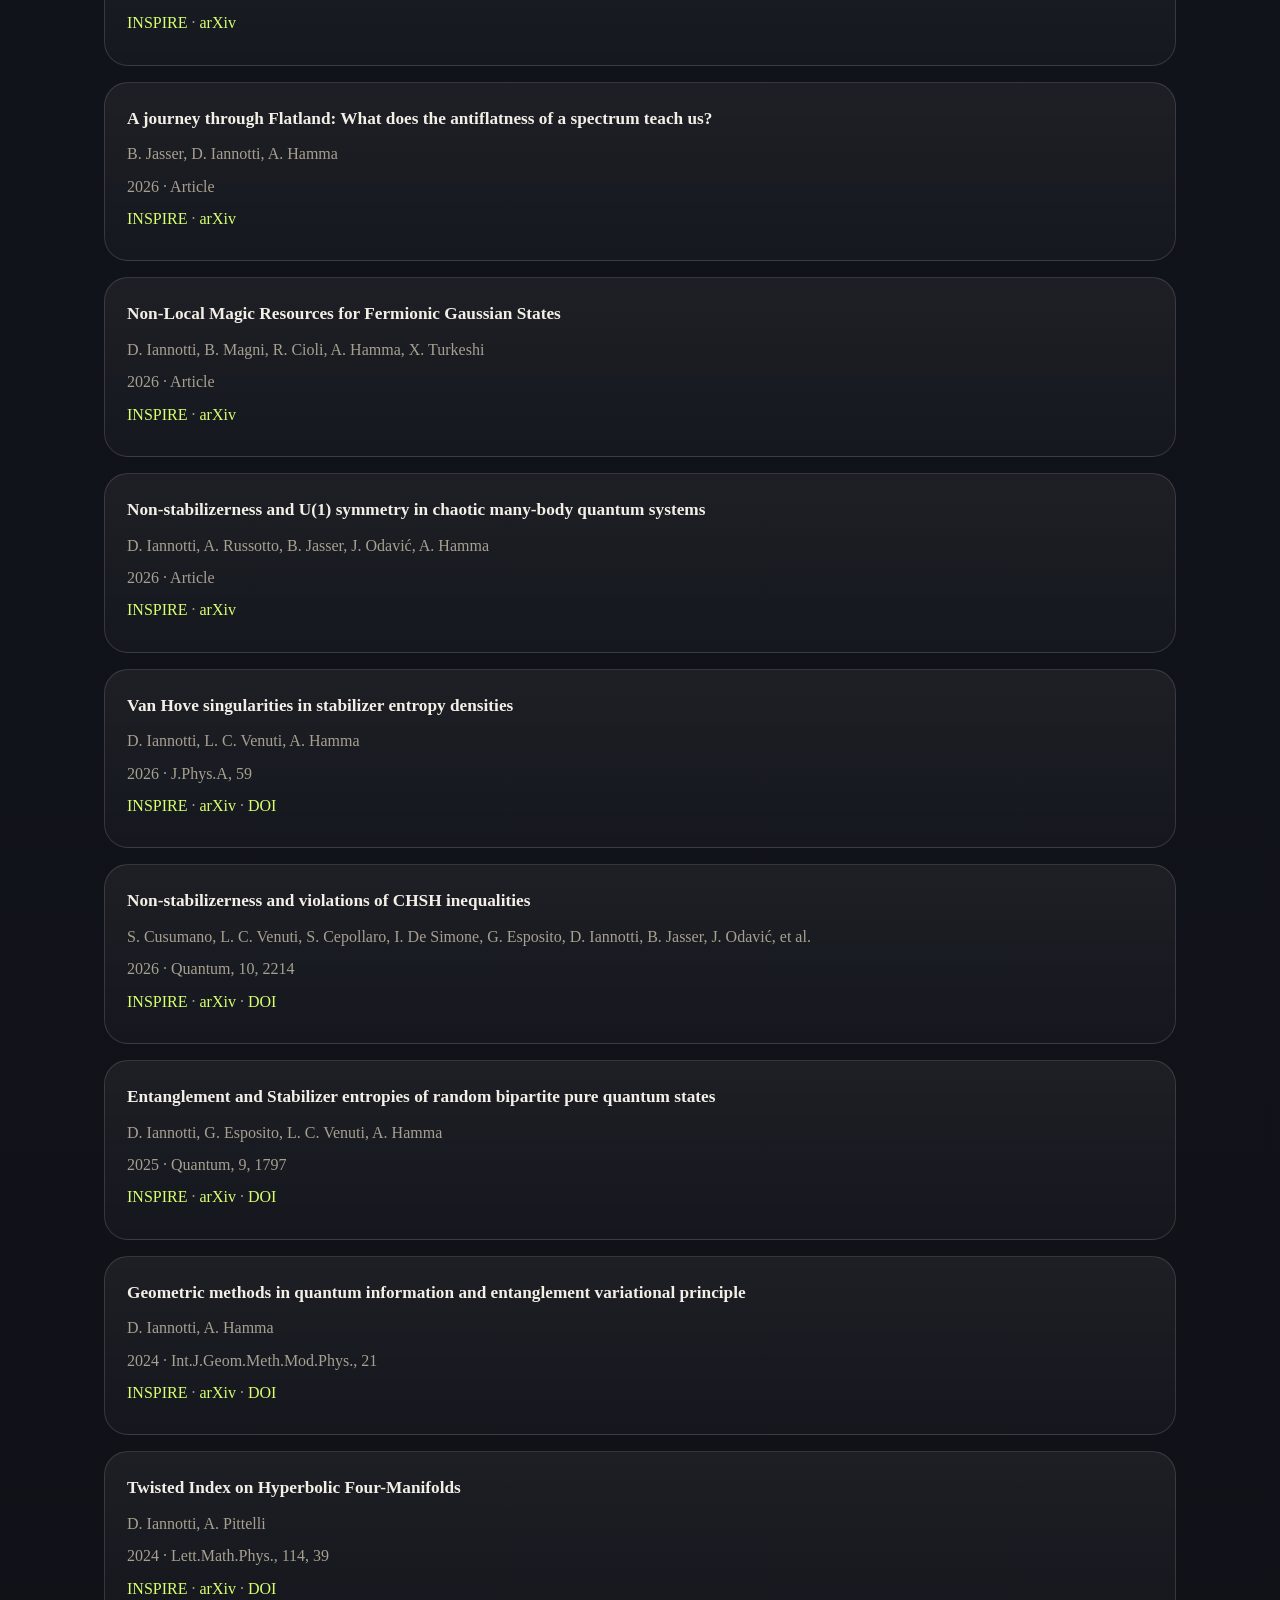
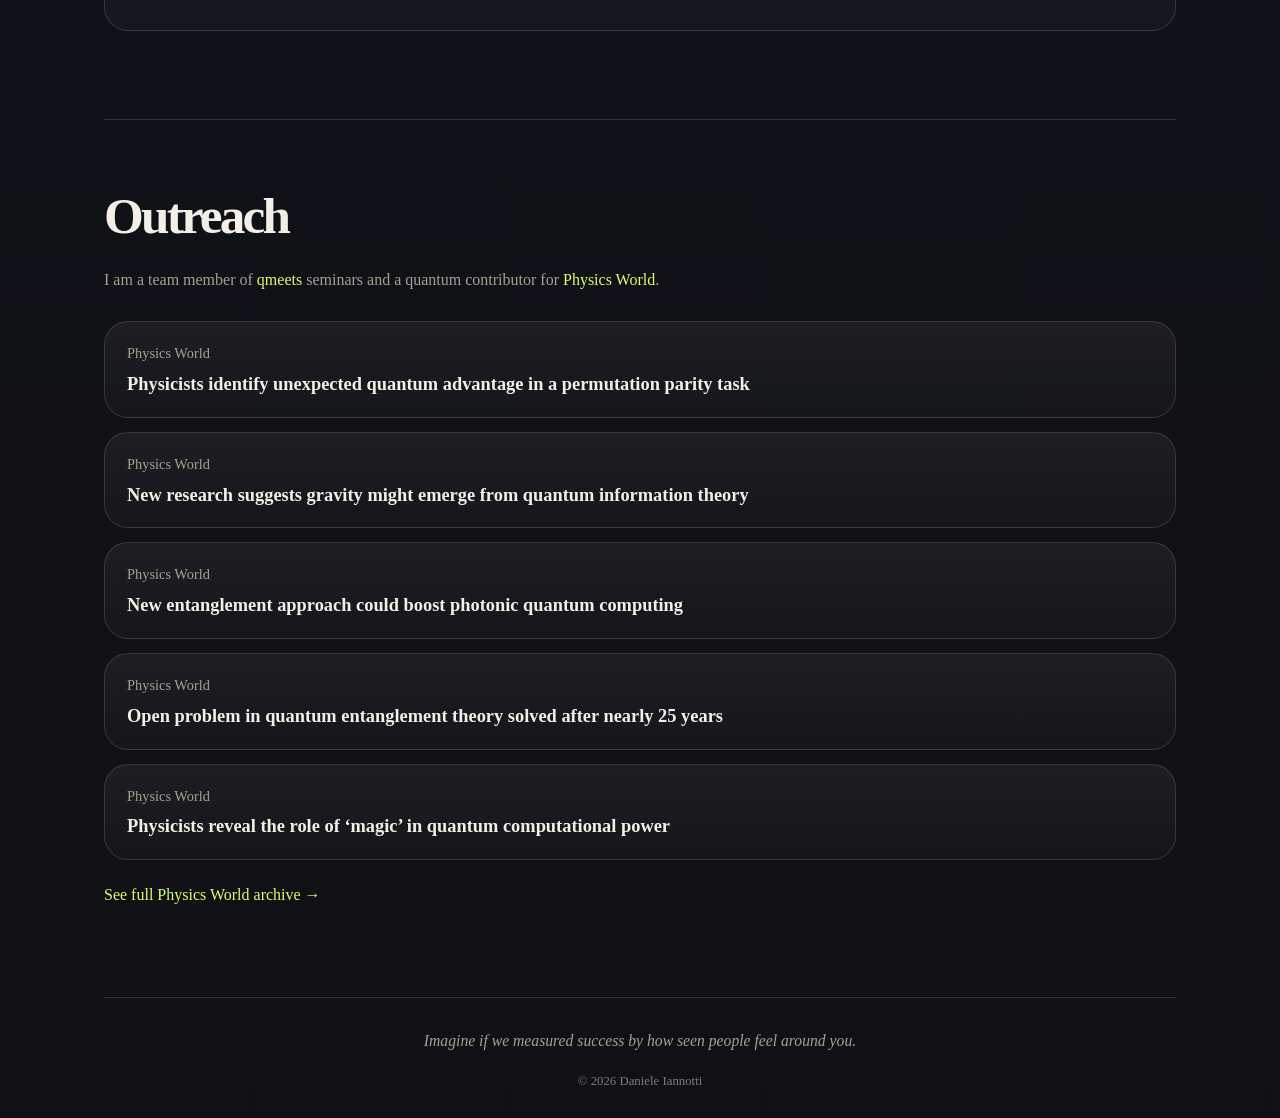
==== commit f016a67a: "Update links in index.html Updated links to Quantum Information Theory Lab and UNINA." ====
--- a/index.html
+++ b/index.html
@@ -73,9 +73,7 @@
         I work on
         <a href="https://web.infn.it/QSQI_Napoli/">Quantum Spacetime &amp; Quantum Information</a>
         at the
-        <a href="https://www.quantumphysics.fun/">Quantum Information Theory Lab</a>
-        at
-        <a href="https://www.fisica.unina.it/">UNINA</a>
+        <a href="https://www.docenti.unina.it/teacher/llhsWrl2kjApAbJ3Dd5n0uf-QiKnU4Id3Keo3vrkttk/profile/references">Quantum Information Theory Lab</a>
         and a visiting PhD student at 
         <a href="https://perimeterinstitute.ca//">Perimeter Institute</a>
         and
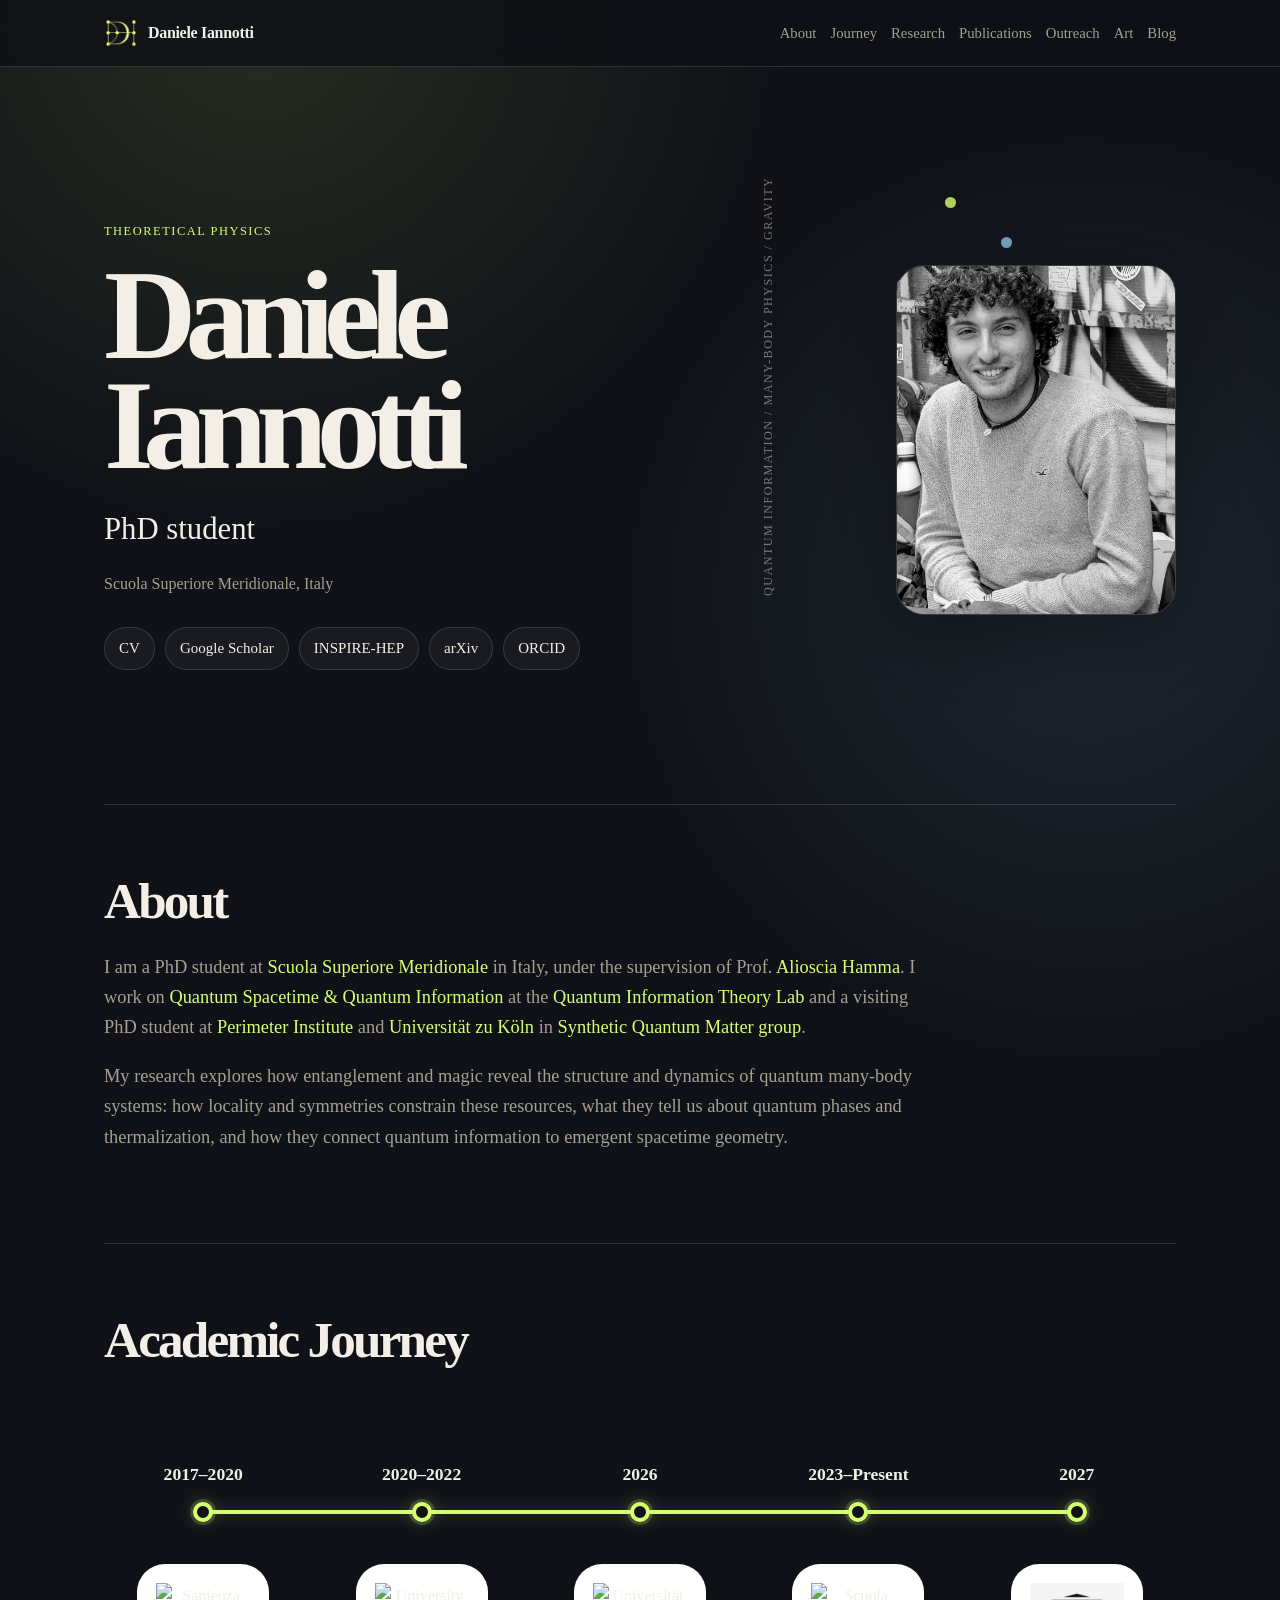
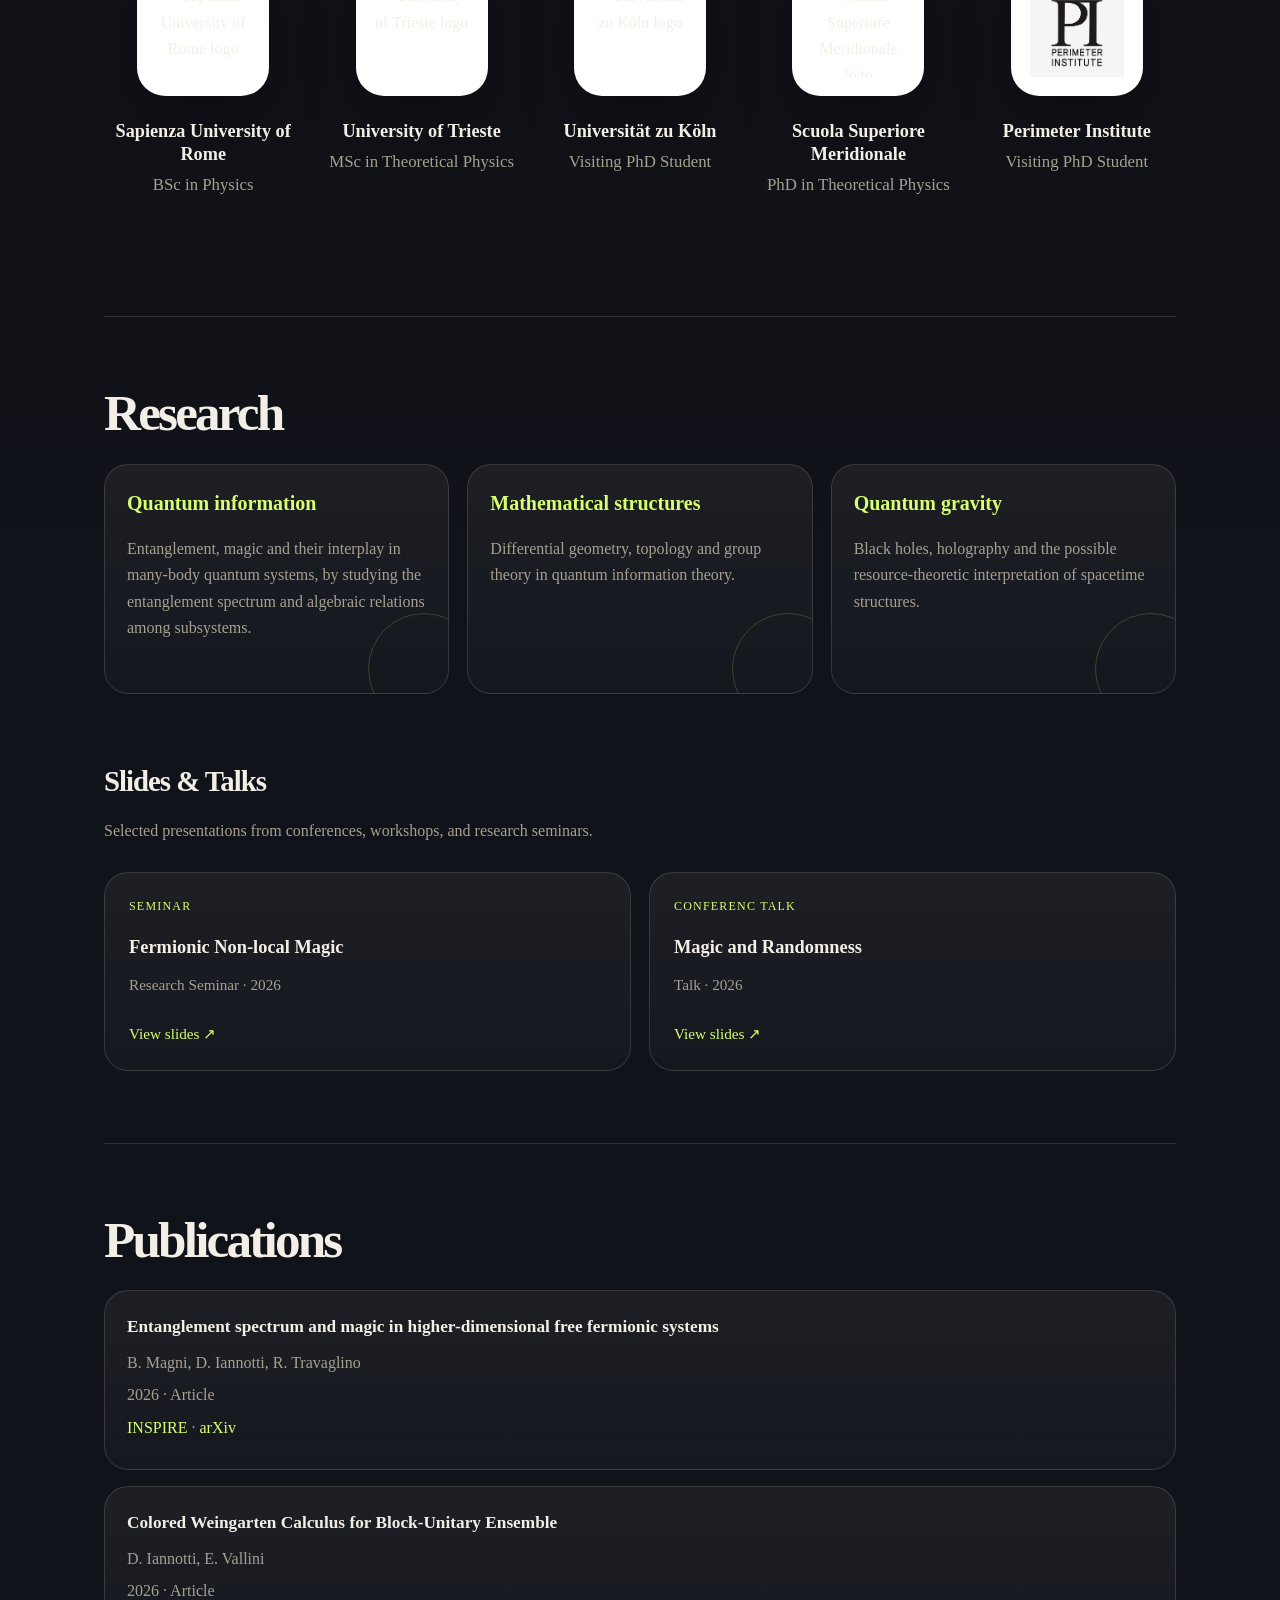
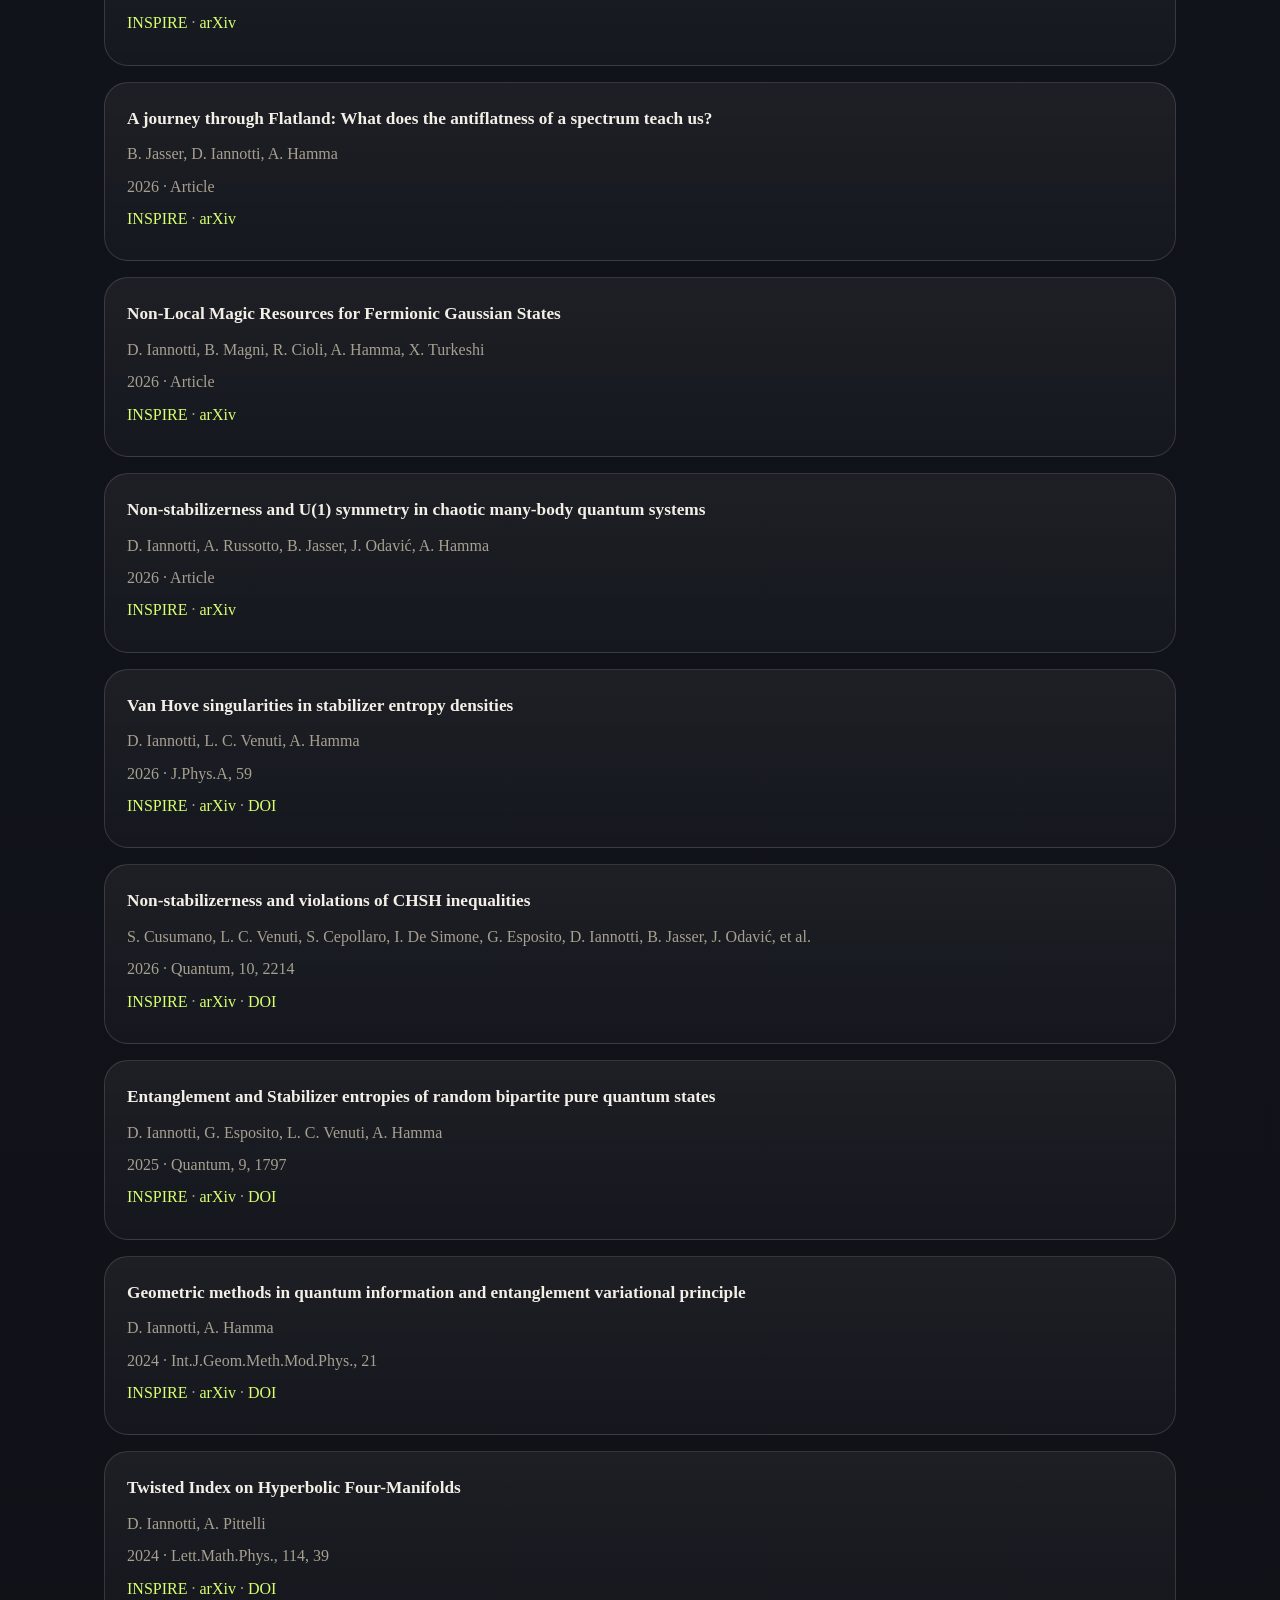
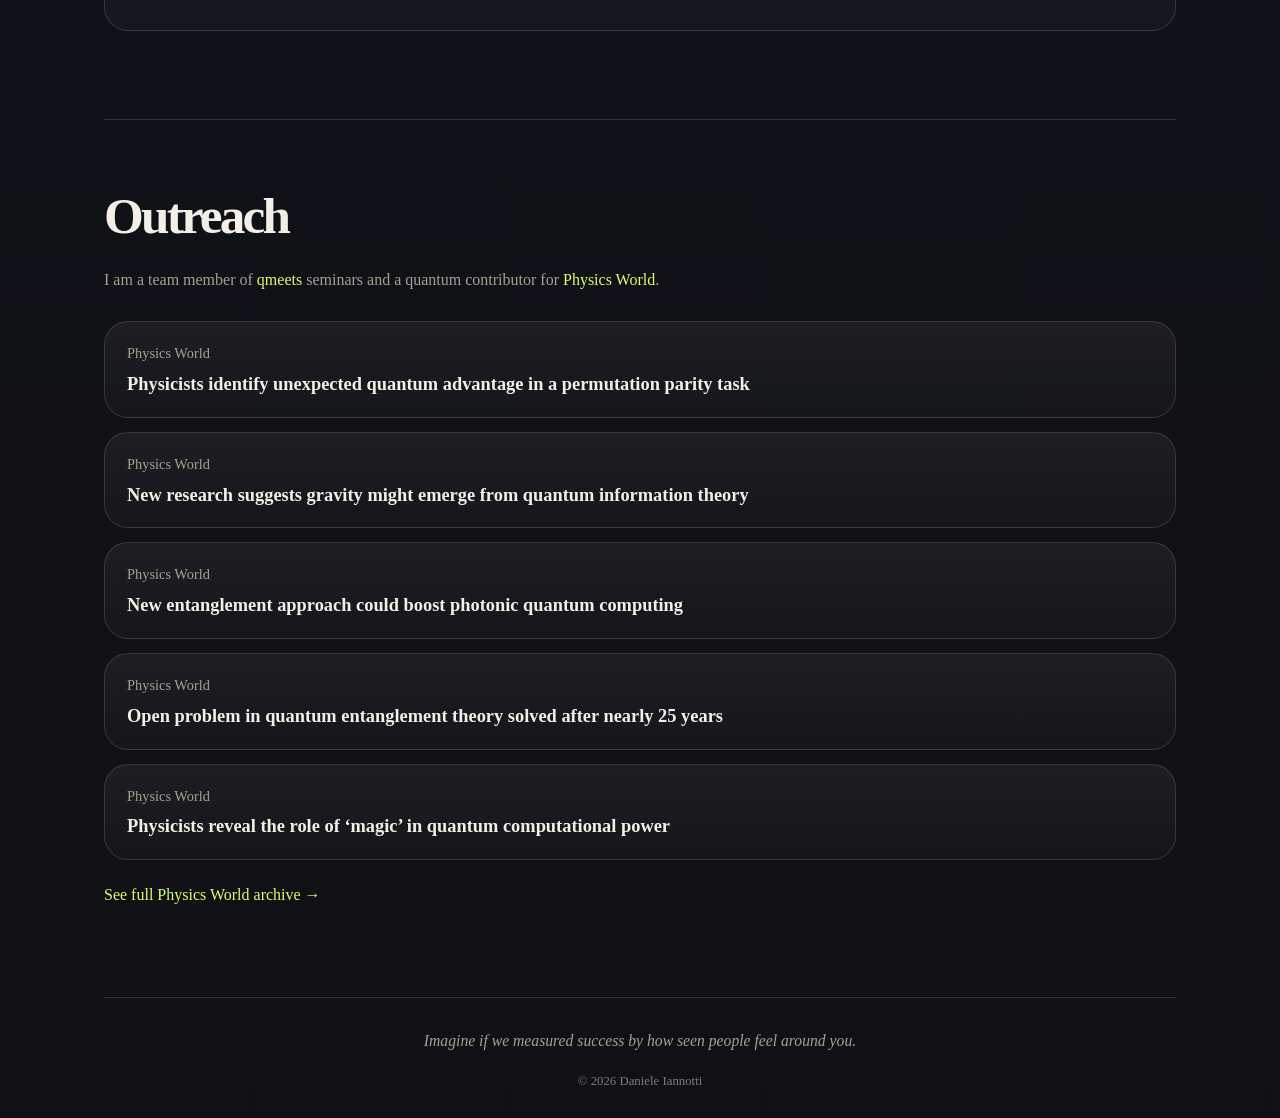
==== commit 7c0ad8af: "Update index.html" ====
--- a/index.html
+++ b/index.html
@@ -27,6 +27,9 @@
         <a href="#publications">Publications</a>
         <a href="#outreach">Outreach</a>
         <a href="art.html">Art</a>
+        <a href="https://app.notion.com/p/danieleiannotti/Academic-journey-3fc47665569147878aae17f740452331?source=copy_link"
+   target="_blank"
+   rel="noopener noreferrer">Blog</a>
       </div>
     </nav>
   </header>
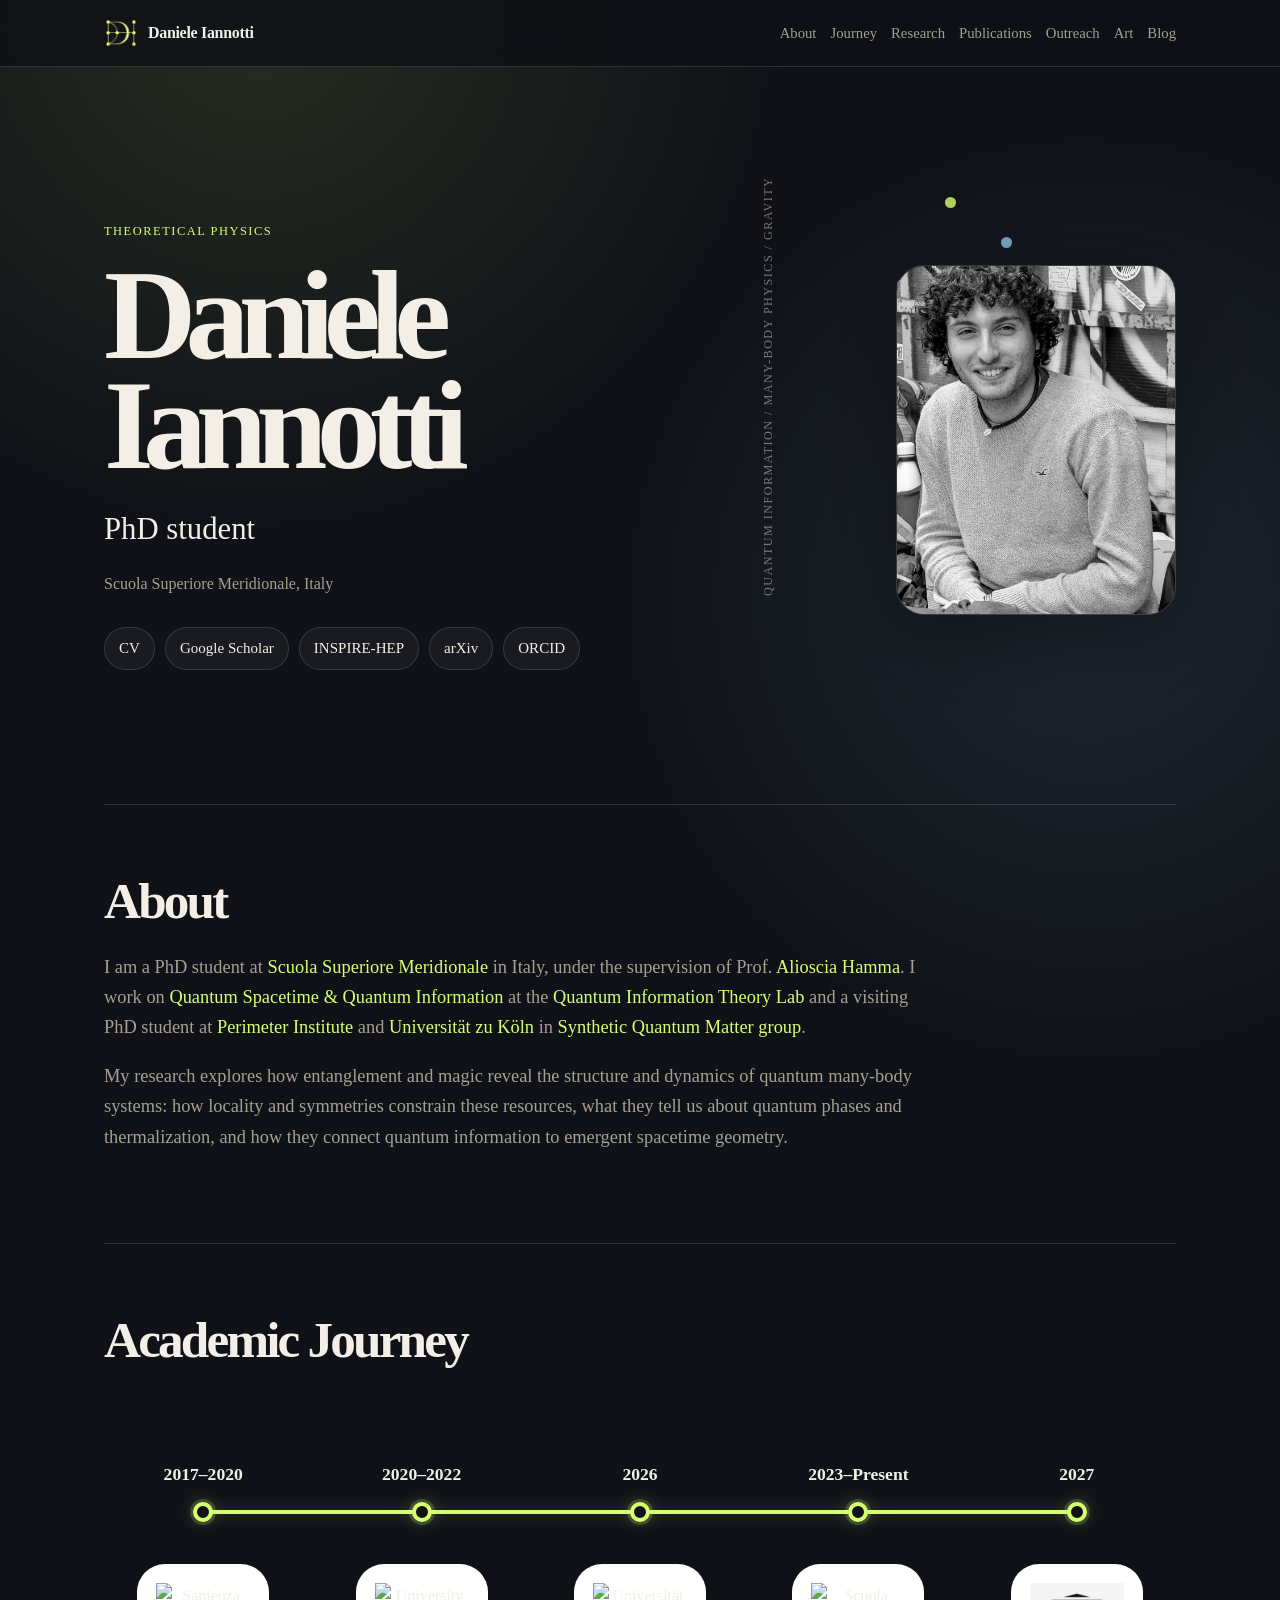
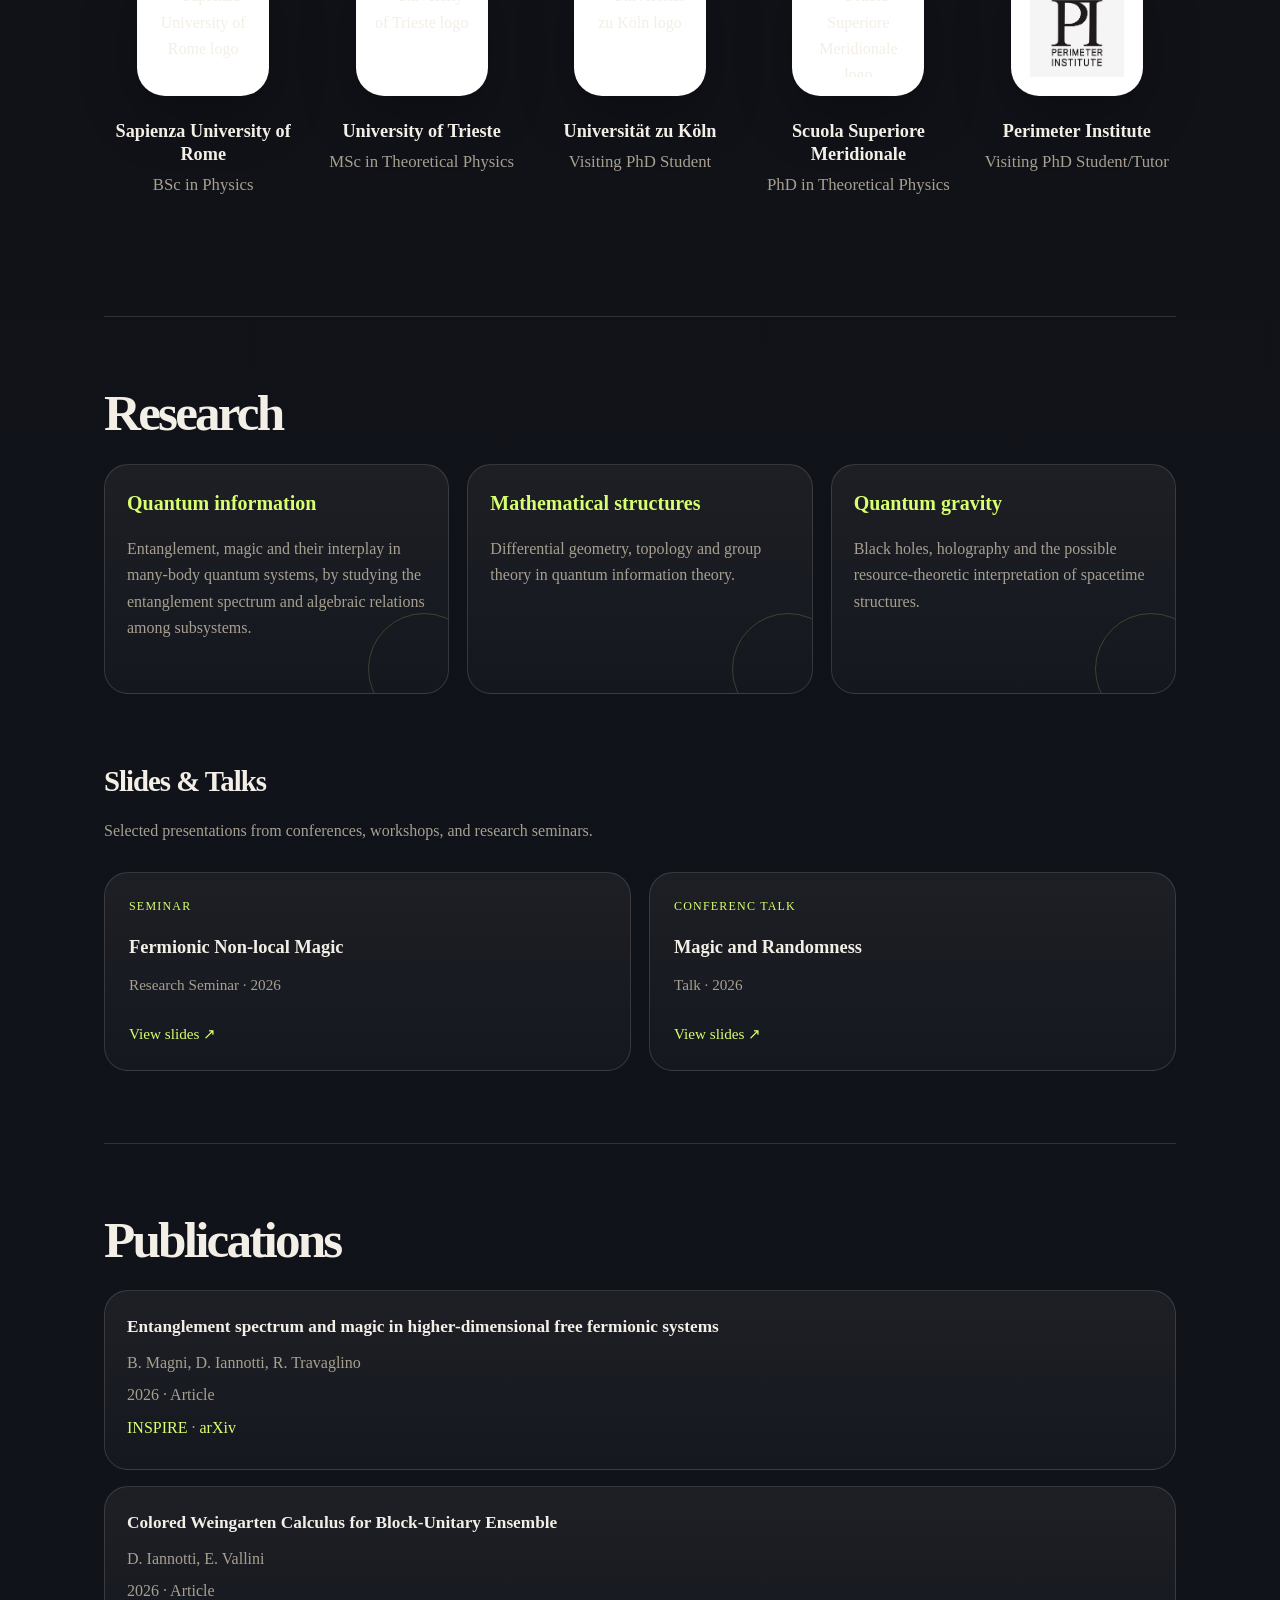
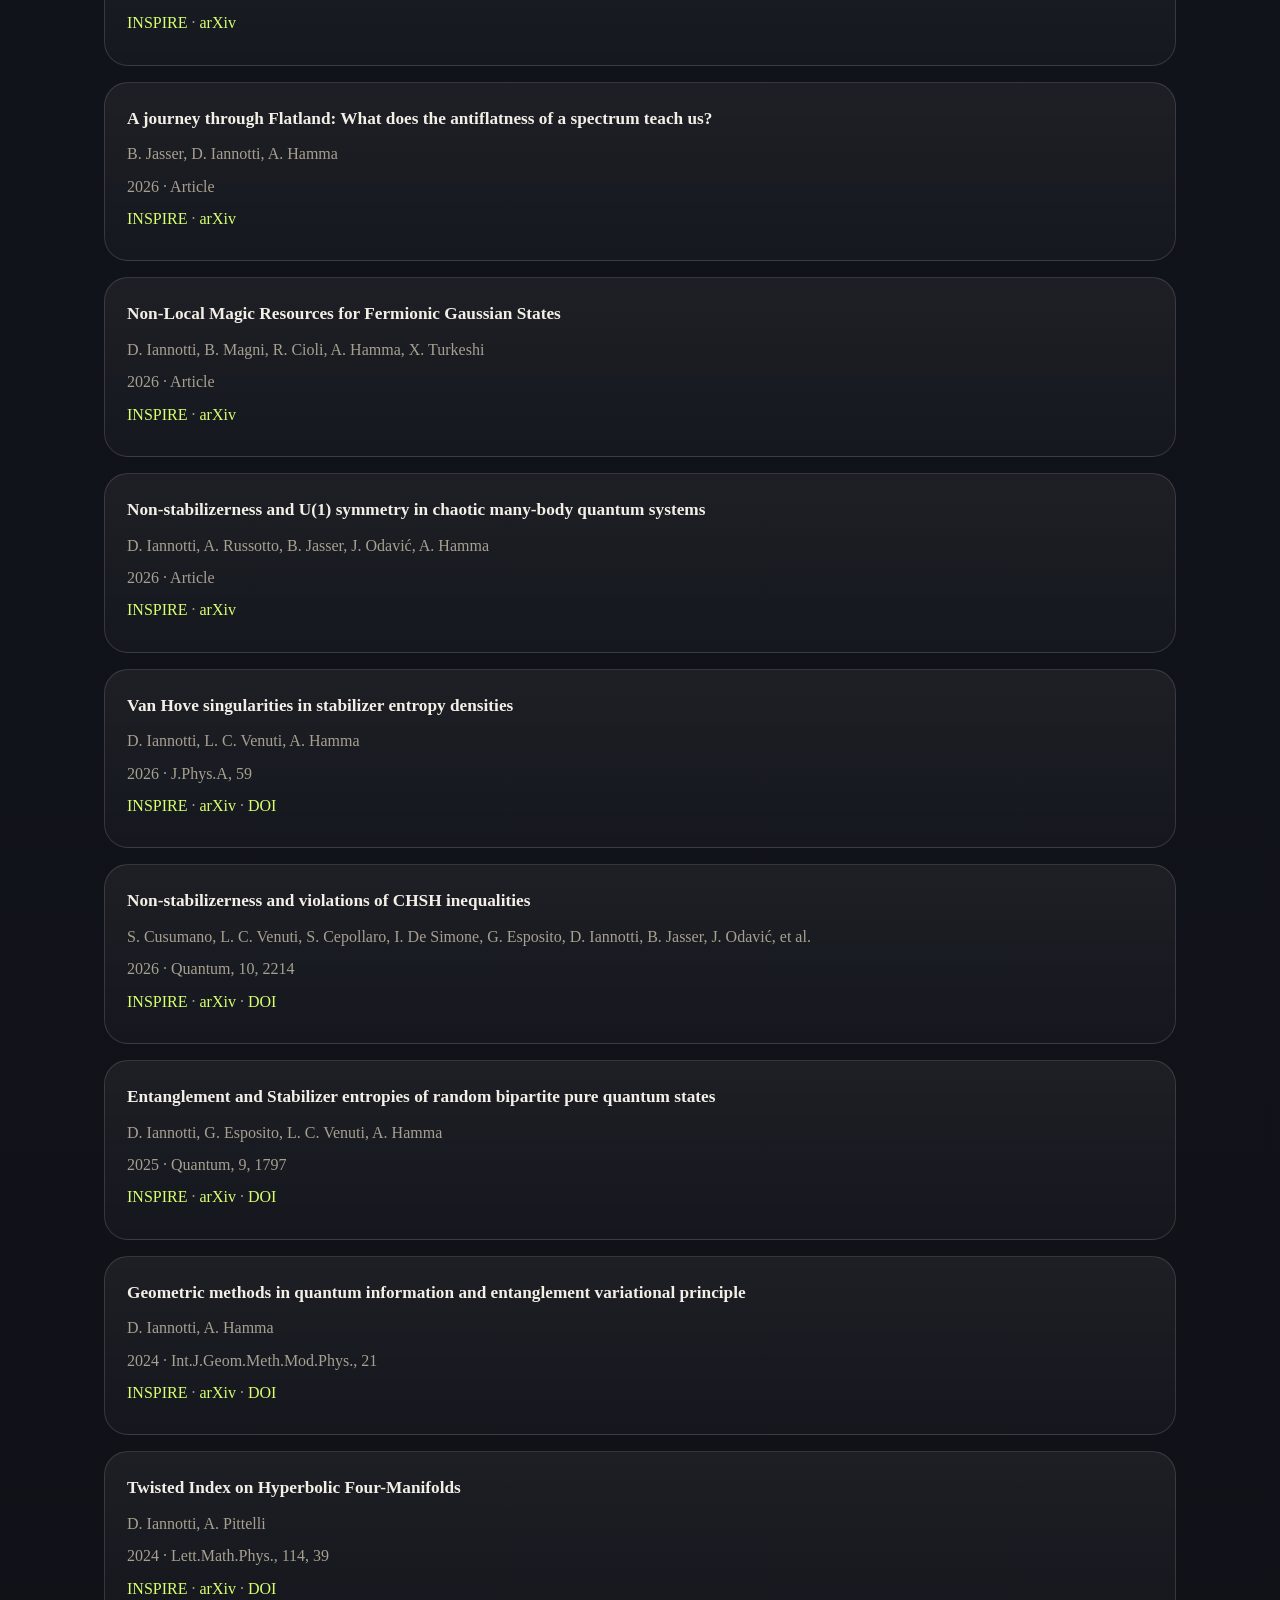
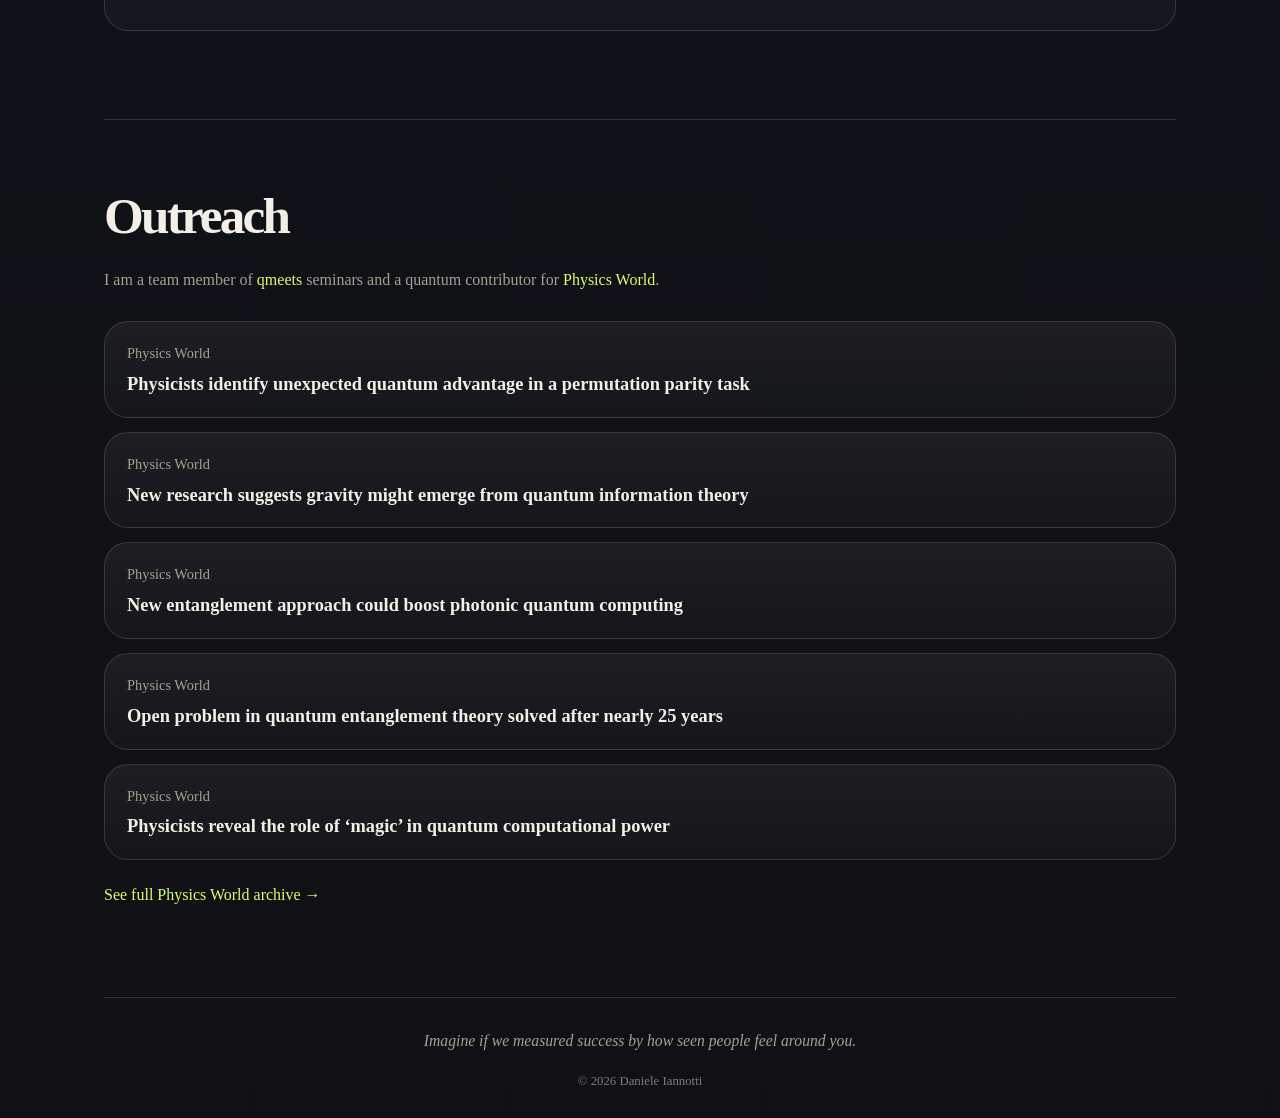
==== commit ed428b49: "Update role description in index.html" ====
--- a/index.html
+++ b/index.html
@@ -154,7 +154,7 @@
           </div>
 
           <h3>Perimeter Institute</h3>
-          <p>Visiting PhD Student</p>
+          <p>Visiting PhD Student/Tutor</p>
         </article>
 
       </div>
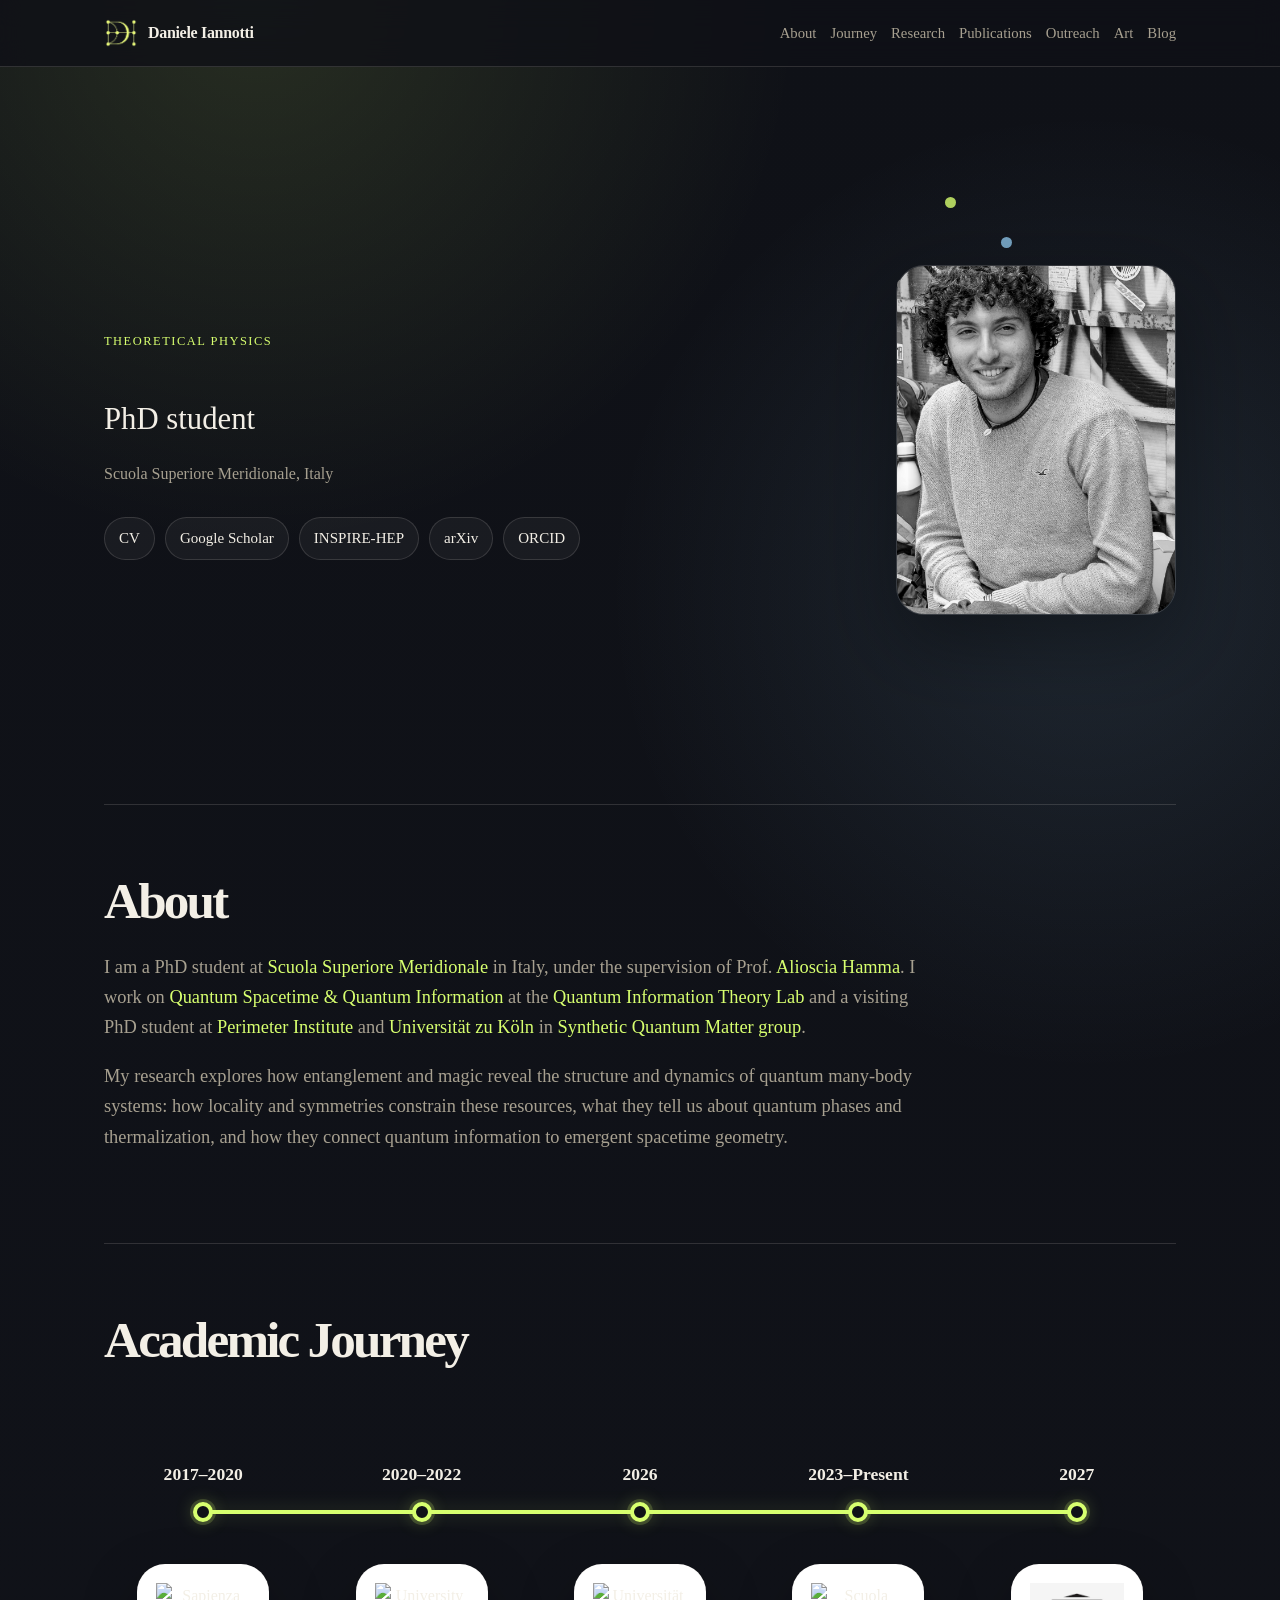
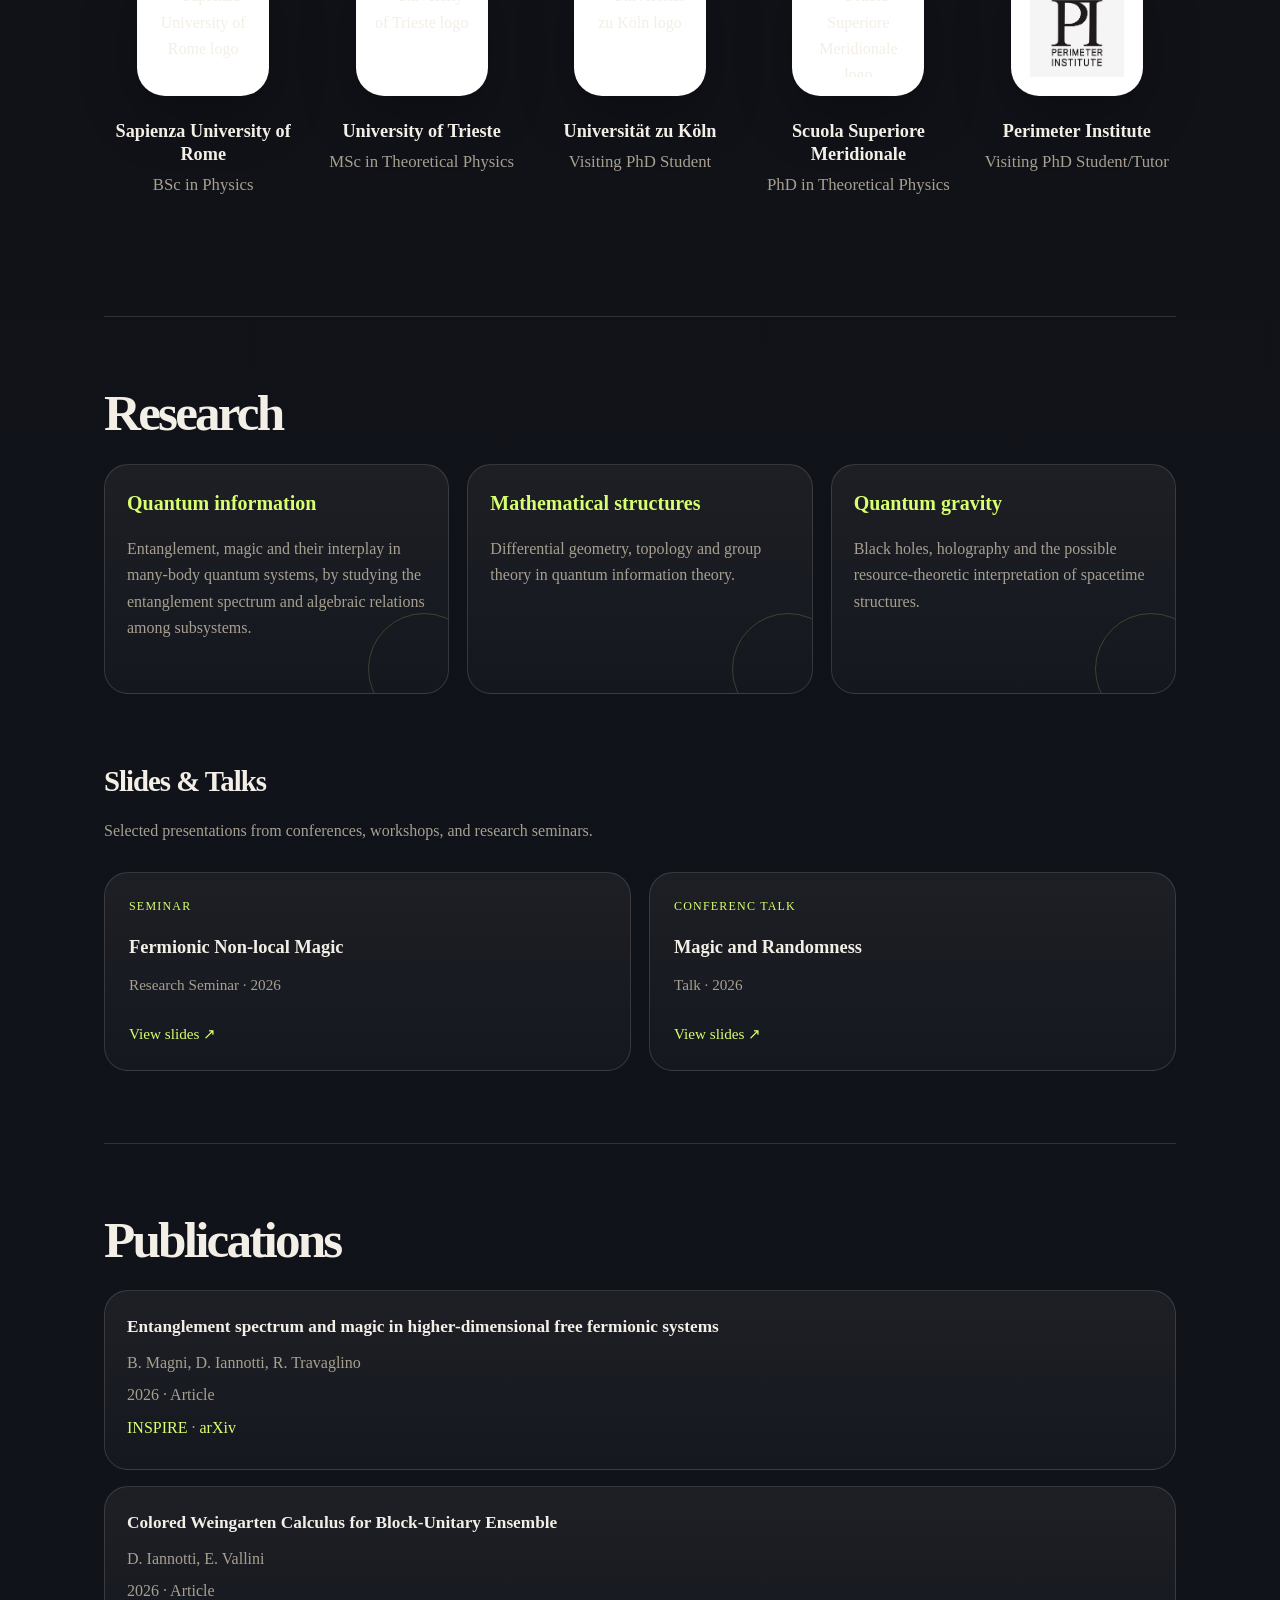
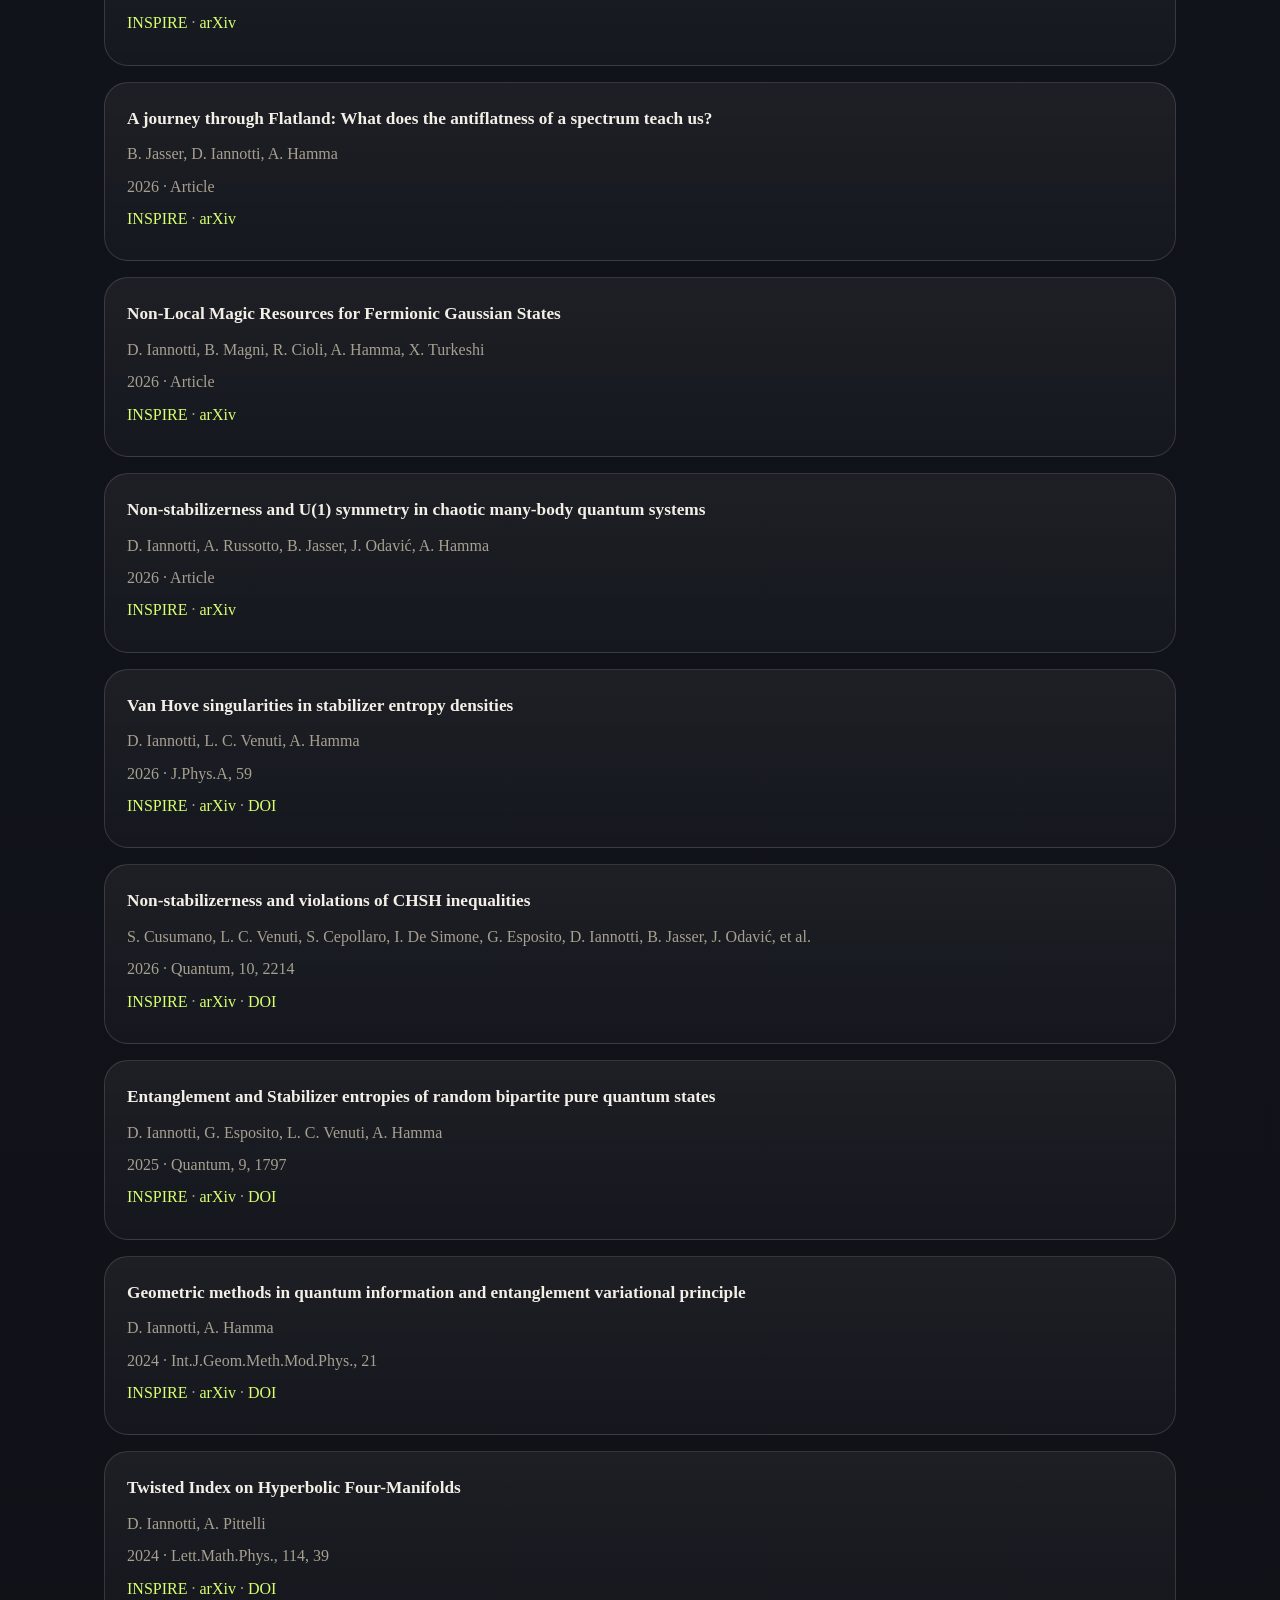
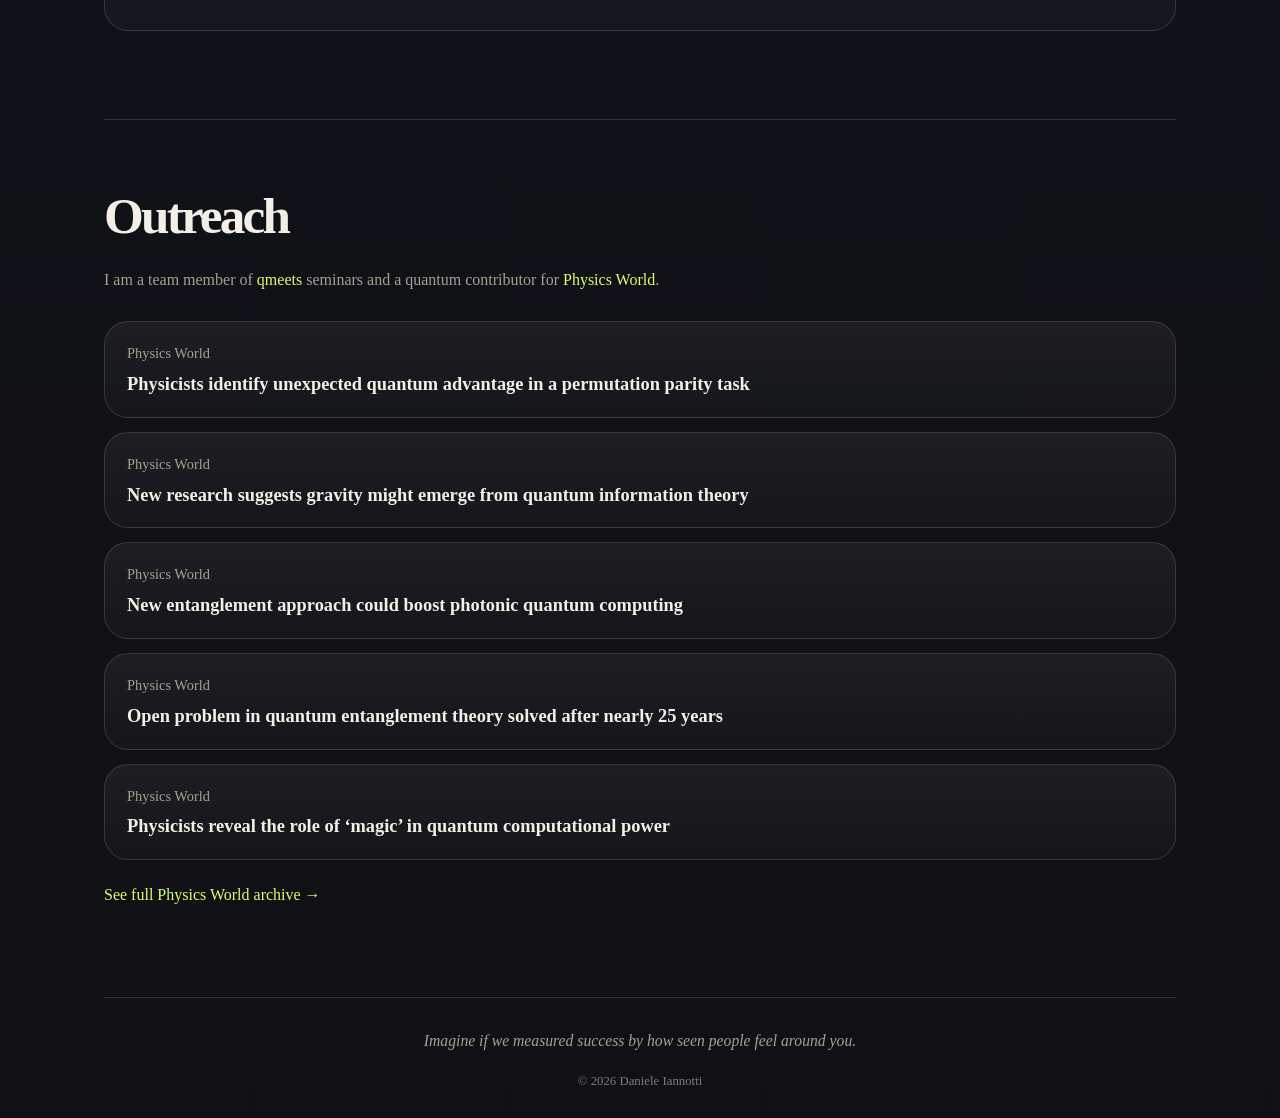
==== commit 4283fa06: "Update index.html" ====
--- a/index.html
+++ b/index.html
@@ -39,8 +39,6 @@
     <section class="hero">
       <div class="hero-text">
         <p class="label">Theoretical Physics</p>
-
-        <h1>Daniele Iannotti</h1>
 
         <p class="subtitle">
           PhD student
--- a/style.css
+++ b/style.css
@@ -202,20 +202,6 @@
   position: relative;
 }
 
-.hero-photo::before {
-  content: "quantum information / many-body physics / gravity";
-  position: absolute;
-  left: -58px;
-  bottom: 18px;
-  transform: rotate(-90deg);
-  transform-origin: left bottom;
-  color: rgba(243, 239, 230, 0.45);
-  font-size: 0.76rem;
-  letter-spacing: 0.12em;
-  text-transform: uppercase;
-  white-space: nowrap;
-}
-
 .hero-photo img {
   width: 100%;
   max-width: 280px;
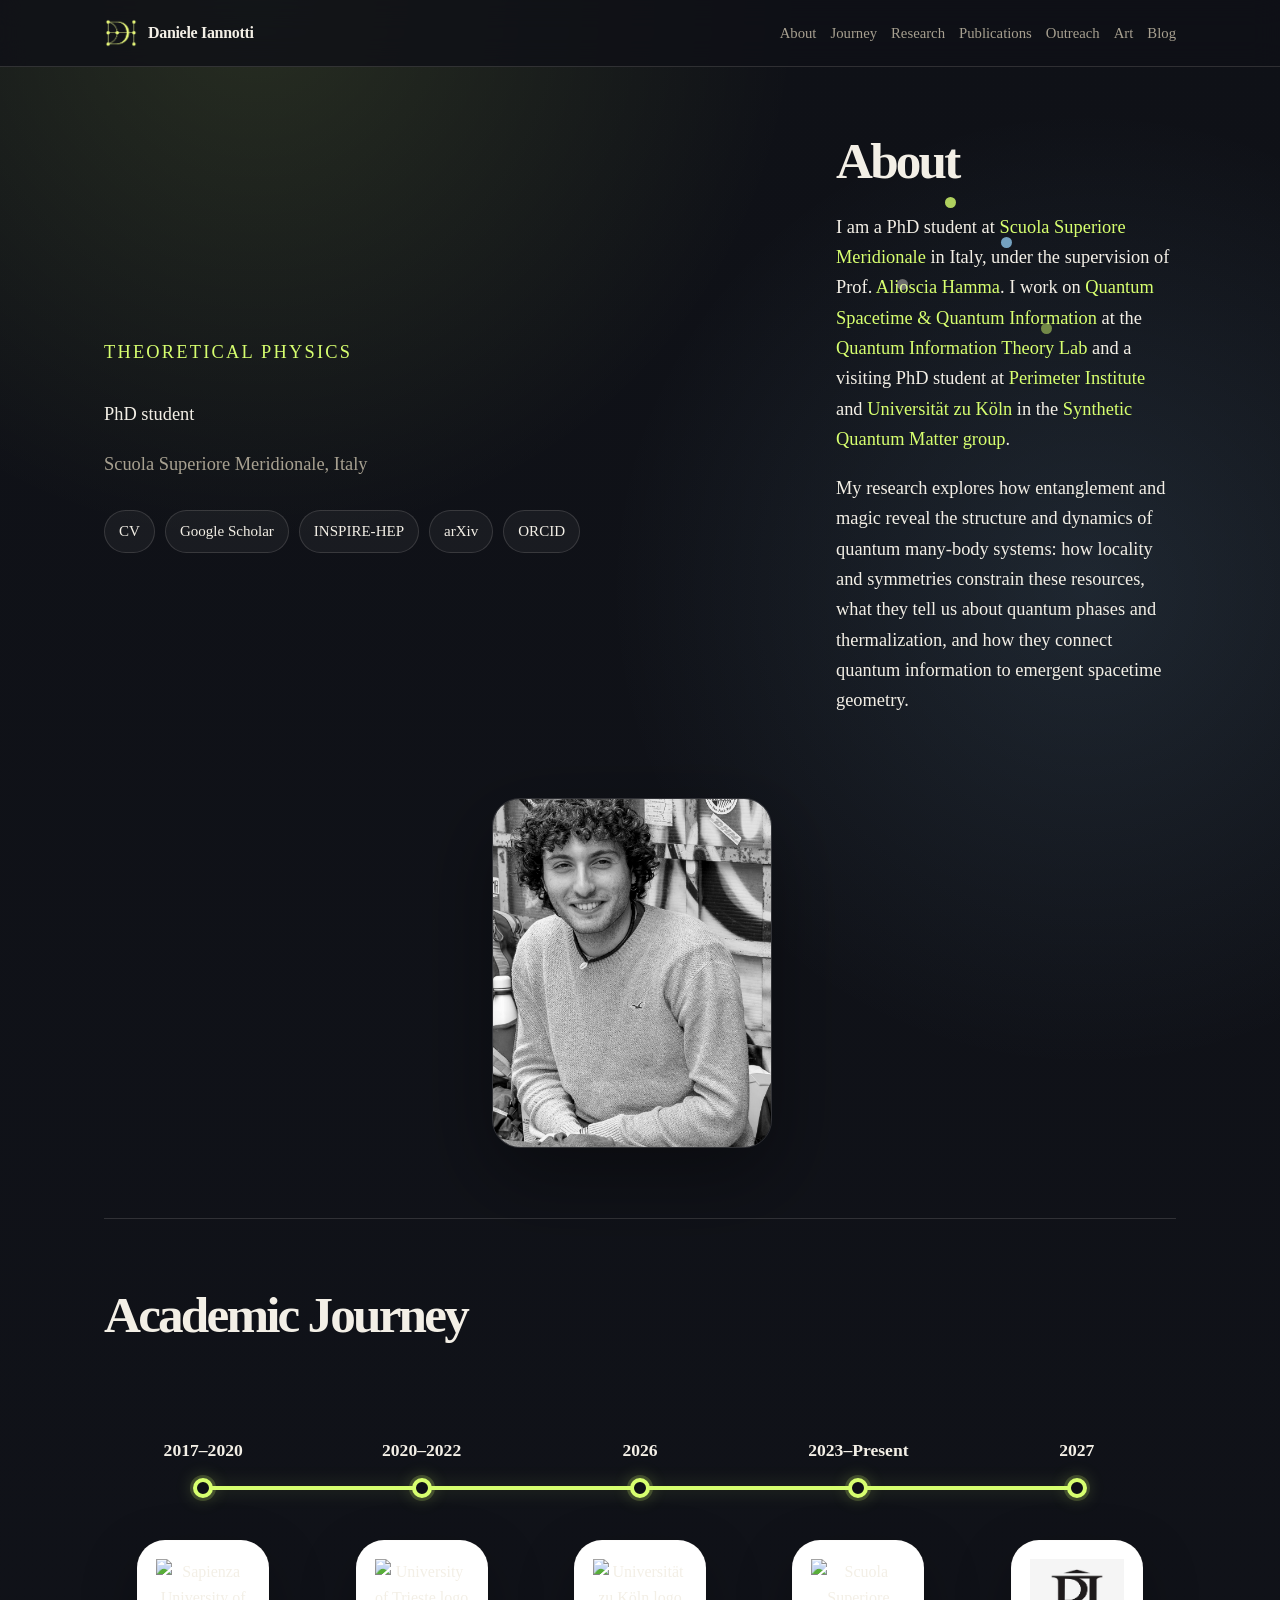
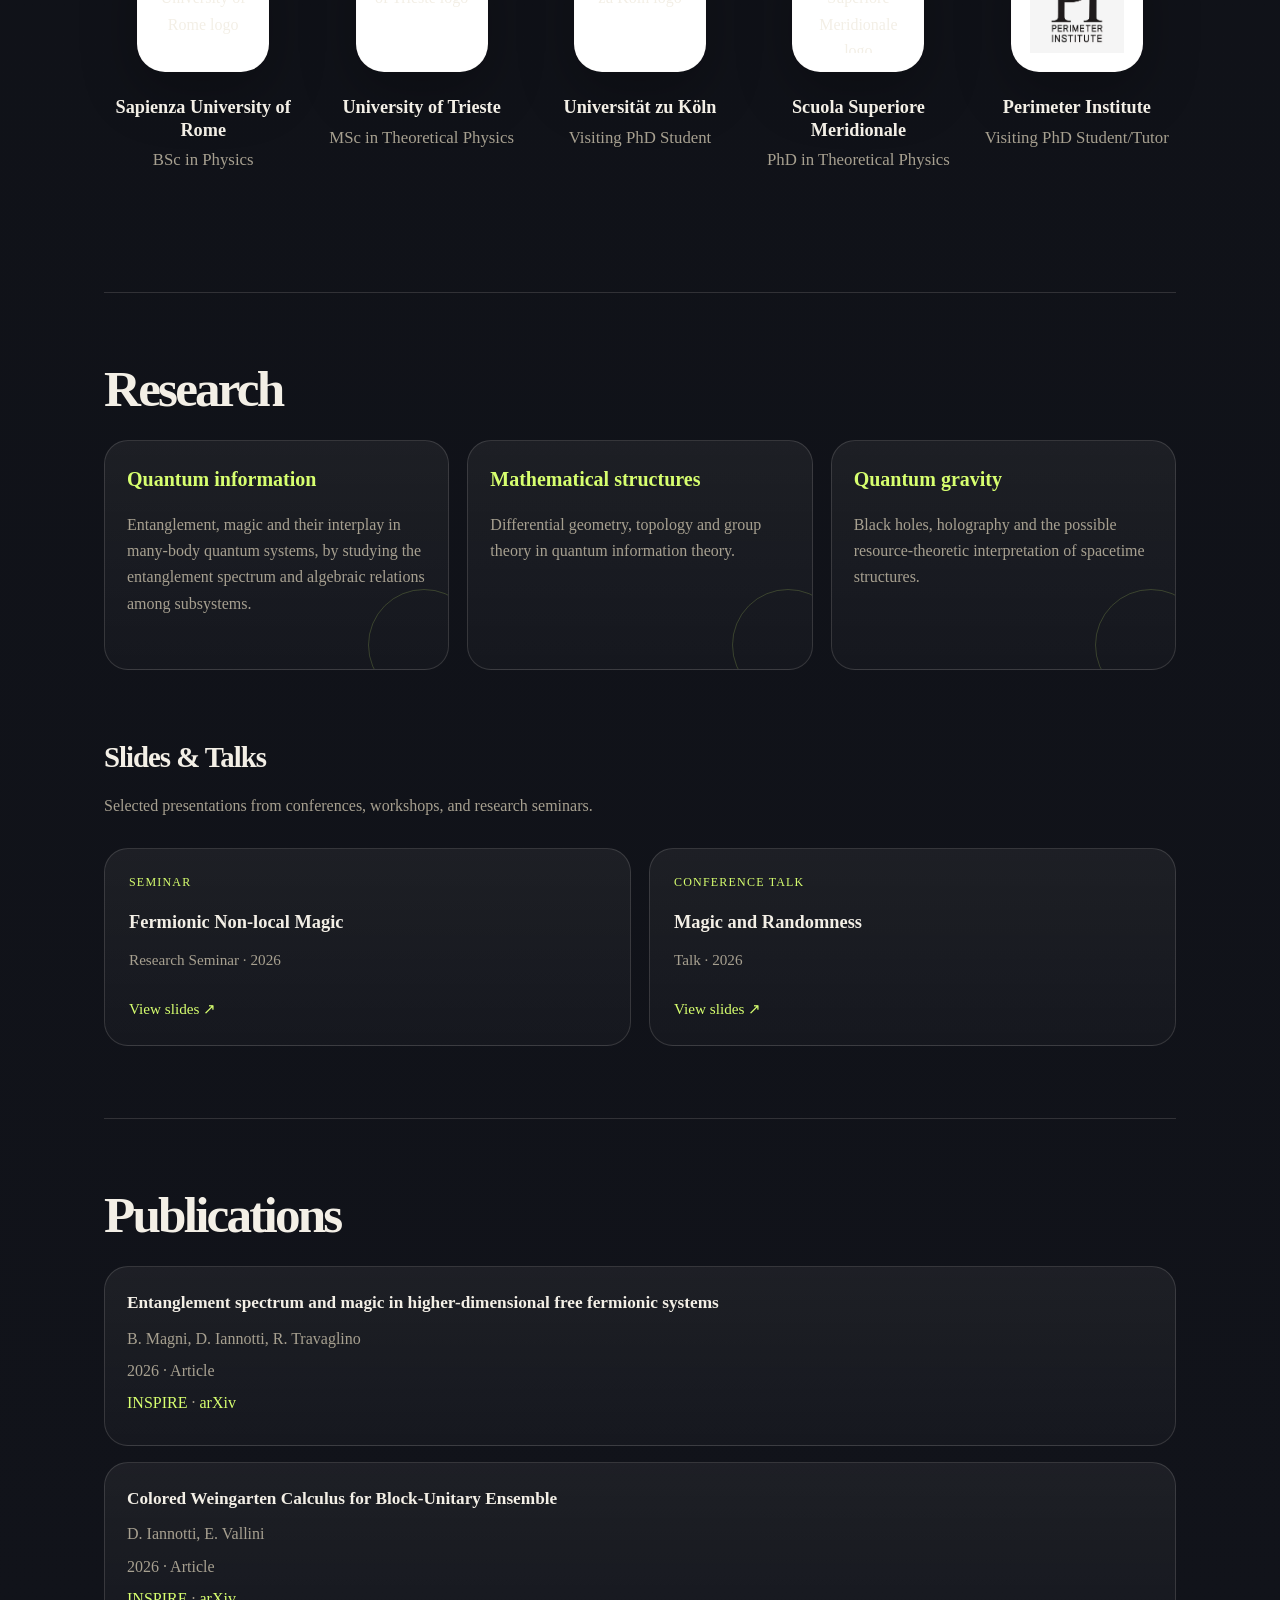
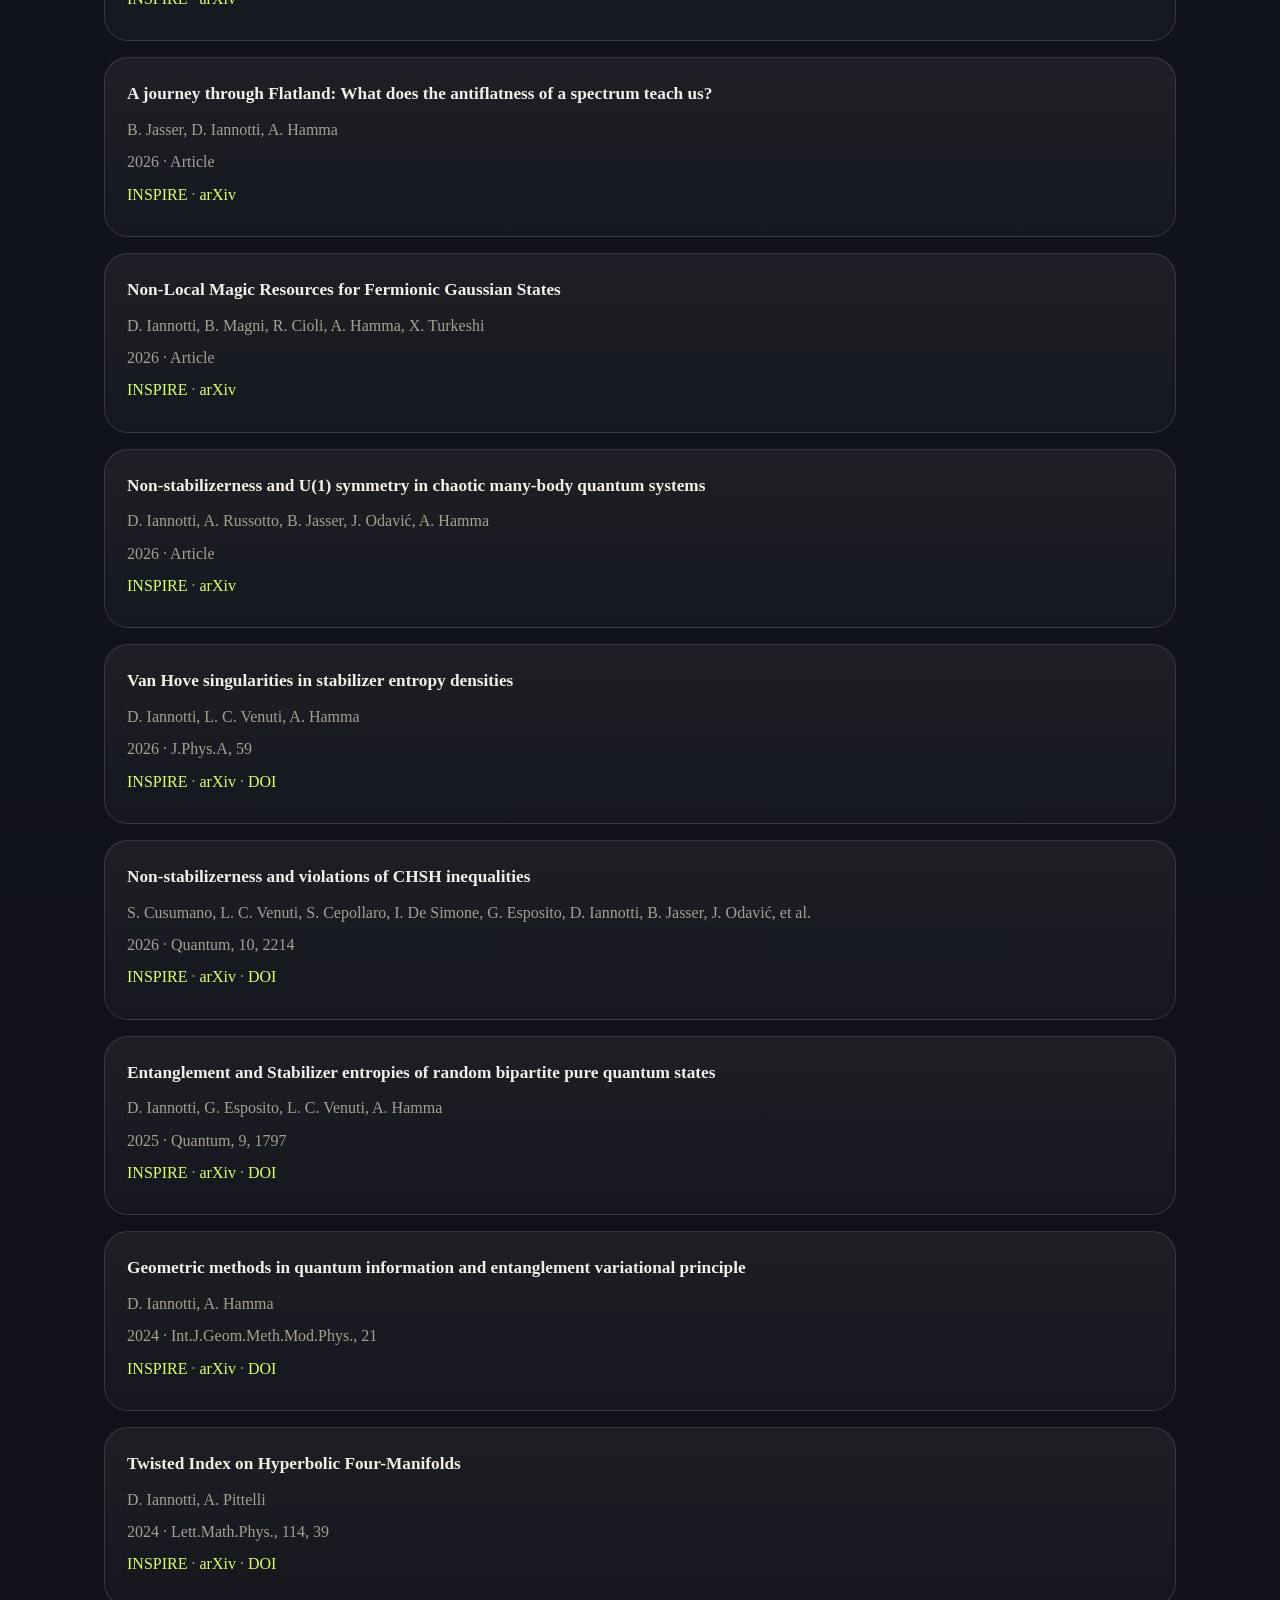
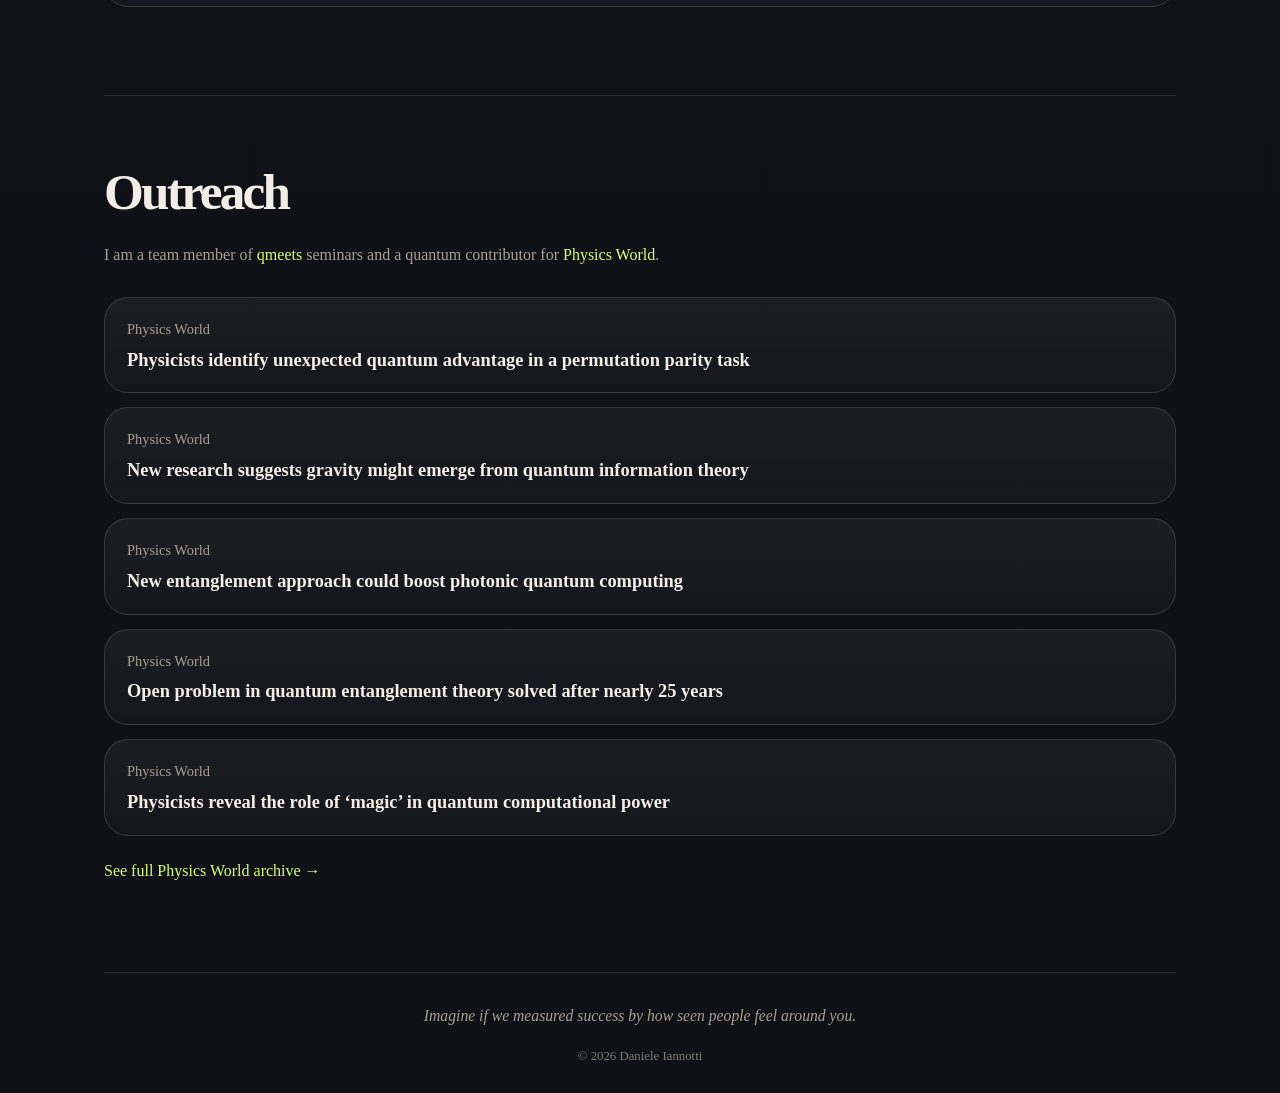
==== commit 4698616d: "Update index.html" ====
--- a/index.html
+++ b/index.html
@@ -1,3 +1,4 @@
+
 <!DOCTYPE html>
 <html lang="en">
 <head>
@@ -28,25 +29,24 @@
         <a href="#outreach">Outreach</a>
         <a href="art.html">Art</a>
         <a href="https://app.notion.com/p/danieleiannotti/Academic-journey-3fc47665569147878aae17f740452331?source=copy_link"
-   target="_blank"
-   rel="noopener noreferrer">Blog</a>
+           target="_blank"
+           rel="noopener noreferrer">Blog</a>
       </div>
     </nav>
   </header>
 
   <main id="home">
 
-    <section class="hero">
+    <!-- INTRODUCTION + ABOUT + PORTRAIT -->
+
+    <section class="hero" id="about">
+
       <div class="hero-text">
         <p class="label">Theoretical Physics</p>
 
-        <p class="subtitle">
-          PhD student
-        </p>
-
-        <p>
-          Scuola Superiore Meridionale, Italy
-        </p>
+        <p class="subtitle">PhD student</p>
+
+        <p>Scuola Superiore Meridionale, Italy</p>
 
         <div class="buttons">
           <a href="assets/cv.pdf">CV</a>
@@ -57,40 +57,42 @@
         </div>
       </div>
 
+      <div class="hero-about">
+        <h2>About</h2>
+
+        <p>
+          I am a PhD student at
+          <a href="https://www.ssmeridionale.it/it-it/home">Scuola Superiore Meridionale</a>
+          in Italy, under the supervision of Prof.
+          <a href="https://scholar.google.com/citations?hl=en&user=EFmmtMkAAAAJ&view_op=list_works&sortby=pubdate">Alioscia Hamma</a>.
+          I work on
+          <a href="https://web.infn.it/QSQI_Napoli/">Quantum Spacetime &amp; Quantum Information</a>
+          at the
+          <a href="https://www.docenti.unina.it/teacher/llhsWrl2kjApAbJ3Dd5n0uf-QiKnU4Id3Keo3vrkttk/profile/references">Quantum Information Theory Lab</a>
+          and a visiting PhD student at
+          <a href="https://perimeterinstitute.ca/">Perimeter Institute</a>
+          and
+          <a href="https://www.thp.uni-koeln.de/">Universität zu Köln</a>
+          in the
+          <a href="https://qtraj.org/">Synthetic Quantum Matter group</a>.
+        </p>
+
+        <p>
+          My research explores how entanglement and magic reveal the structure and dynamics of quantum many-body systems:
+          how locality and symmetries constrain these resources, what they tell us about quantum phases and thermalization,
+          and how they connect quantum information to emergent spacetime geometry.
+        </p>
+      </div>
+
       <div class="hero-photo">
         <img src="assets/profile.jpeg" alt="Portrait of Daniele Iannotti">
       </div>
-    </section>
-
-    <section id="about">
-      <h2>About</h2>
-
-      <p>
-        I am a PhD student at
-        <a href="https://www.ssmeridionale.it/it-it/home">Scuola Superiore Meridionale</a>
-        in Italy,
-        under the supervision of Prof.
-        <a href="https://scholar.google.com/citations?hl=en&user=EFmmtMkAAAAJ&view_op=list_works&sortby=pubdate">Alioscia Hamma</a>.
-        I work on
-        <a href="https://web.infn.it/QSQI_Napoli/">Quantum Spacetime &amp; Quantum Information</a>
-        at the
-        <a href="https://www.docenti.unina.it/teacher/llhsWrl2kjApAbJ3Dd5n0uf-QiKnU4Id3Keo3vrkttk/profile/references">Quantum Information Theory Lab</a>
-        and a visiting PhD student at 
-        <a href="https://perimeterinstitute.ca//">Perimeter Institute</a>
-        and
-        <a href="https://www.thp.uni-koeln.de/">Universität zu Köln</a>
-        in
-        <a href="https://qtraj.org/">Synthetic Quantum Matter group</a>.
-      </p>
-
-      <p>
-        My research explores how entanglement and magic reveal the structure and dynamics of quantum many-body systems: 
-        how locality and symmetries constrain these resources, what they tell us about quantum phases and thermalization, 
-        and how they connect quantum information to emergent spacetime geometry.
-      </p>
-    </section>
-
-        <section id="journey" class="aj-section">
+
+    </section>
+
+    <!-- ACADEMIC JOURNEY -->
+
+    <section id="journey" class="aj-section">
       <h2>Academic Journey</h2>
 
       <div class="aj-track">
@@ -158,14 +160,17 @@
       </div>
     </section>
 
+    <!-- RESEARCH -->
+
     <section id="research">
       <h2>Research</h2>
 
       <div class="cards">
+
         <article>
           <h3>Quantum information</h3>
           <p>
-            Entanglement, magic and their interplay in many-body quantum systems, 
+            Entanglement, magic and their interplay in many-body quantum systems,
             by studying the entanglement spectrum and algebraic relations among subsystems.
           </p>
         </article>
@@ -184,48 +189,54 @@
             interpretation of spacetime structures.
           </p>
         </article>
-      </div>
+
+      </div>
+
+      <!-- SLIDES AND TALKS -->
+
       <div class="research-slides">
-  <h3>Slides &amp; Talks</h3>
-
-  <p class="slides-intro">
-    Selected presentations from conferences,
-    workshops, and research seminars.
-  </p>
-
-  <div class="slides-grid">
-
-    <article class="slide-card">
-      <div class="slide-type">Seminar</div>
-
-      <h4>Fermionic Non-local Magic</h4>
-
-      <p>Research Seminar · 2026</p>
-
-      <a href="assets/slides/nonlocal-magic.pdf"
-         target="_blank"
-         rel="noopener noreferrer">
-        View slides &nearr;
-      </a>
-    </article>
-
-    <article class="slide-card">
-      <div class="slide-type">Conferenc Talk</div>
-
-      <h4>Magic and Randomness</h4>
-
-      <p>Talk · 2026</p>
-
-      <a href="assets/slides/magic_symmetry.pdf"
-         target="_blank"
-         rel="noopener noreferrer">
-        View slides &nearr;
-      </a>
-    </article>
-
-  </div>
-</div>
-    </section>
+        <h3>Slides &amp; Talks</h3>
+
+        <p class="slides-intro">
+          Selected presentations from conferences,
+          workshops, and research seminars.
+        </p>
+
+        <div class="slides-grid">
+
+          <article class="slide-card">
+            <div class="slide-type">Seminar</div>
+
+            <h4>Fermionic Non-local Magic</h4>
+
+            <p>Research Seminar · 2026</p>
+
+            <a href="assets/slides/nonlocal-magic.pdf"
+               target="_blank"
+               rel="noopener noreferrer">
+              View slides &nearr;
+            </a>
+          </article>
+
+          <article class="slide-card">
+            <div class="slide-type">Conference Talk</div>
+
+            <h4>Magic and Randomness</h4>
+
+            <p>Talk · 2026</p>
+
+            <a href="assets/slides/magic_symmetry.pdf"
+               target="_blank"
+               rel="noopener noreferrer">
+              View slides &nearr;
+            </a>
+          </article>
+
+        </div>
+      </div>
+    </section>
+
+    <!-- PUBLICATIONS -->
 
     <section id="publications">
       <h2>Publications</h2>
@@ -235,76 +246,86 @@
       </div>
     </section>
 
+    <!-- OUTREACH -->
 
     <section id="outreach">
-  <h2>Outreach</h2>
-
-  <p>
-    I am a team member of <a href="https://qmeets.eu/">qmeets</a> seminars and a
-    quantum contributor for <a href="https://physicsworld.com/author/daniele-iannotti/">Physics World</a>.
-  </p>
-
-  <div class="outreach-list">
-    <article class="outreach-item">
-      <p class="outreach-type">Physics World</p>
-      <h3>
-        <a href="https://physicsworld.com/a/physicists-identify-unexpected-quantum-advantage-in-a-permutation-parity-task/">
-          Physicists identify unexpected quantum advantage in a permutation parity task
+      <h2>Outreach</h2>
+
+      <p>
+        I am a team member of <a href="https://qmeets.eu/">qmeets</a> seminars and a
+        quantum contributor for
+        <a href="https://physicsworld.com/author/daniele-iannotti/">Physics World</a>.
+      </p>
+
+      <div class="outreach-list">
+
+        <article class="outreach-item">
+          <p class="outreach-type">Physics World</p>
+          <h3>
+            <a href="https://physicsworld.com/a/physicists-identify-unexpected-quantum-advantage-in-a-permutation-parity-task/">
+              Physicists identify unexpected quantum advantage in a permutation parity task
+            </a>
+          </h3>
+        </article>
+
+        <article class="outreach-item">
+          <p class="outreach-type">Physics World</p>
+          <h3>
+            <a href="https://physicsworld.com/a/new-research-suggests-gravity-might-emerge-from-quantum-information-theory/">
+              New research suggests gravity might emerge from quantum information theory
+            </a>
+          </h3>
+        </article>
+
+        <article class="outreach-item">
+          <p class="outreach-type">Physics World</p>
+          <h3>
+            <a href="https://physicsworld.com/a/new-entanglement-approach-could-boost-photonic-quantum-computing/">
+              New entanglement approach could boost photonic quantum computing
+            </a>
+          </h3>
+        </article>
+
+        <article class="outreach-item">
+          <p class="outreach-type">Physics World</p>
+          <h3>
+            <a href="https://physicsworld.com/a/open-problem-in-quantum-entanglement-theory-solved-after-nearly-25-years/">
+              Open problem in quantum entanglement theory solved after nearly 25 years
+            </a>
+          </h3>
+        </article>
+
+        <article class="outreach-item">
+          <p class="outreach-type">Physics World</p>
+          <h3>
+            <a href="https://physicsworld.com/a/physicists-reveal-the-role-of-magic-in-quantum-computational-power/">
+              Physicists reveal the role of ‘magic’ in quantum computational power
+            </a>
+          </h3>
+        </article>
+
+      </div>
+
+      <p class="outreach-more">
+        <a href="https://physicsworld.com/author/daniele-iannotti/">
+          See full Physics World archive →
         </a>
-      </h3>
-    </article>
-
-    <article class="outreach-item">
-      <p class="outreach-type">Physics World</p>
-      <h3>
-        <a href="https://physicsworld.com/a/new-research-suggests-gravity-might-emerge-from-quantum-information-theory/">
-          New research suggests gravity might emerge from quantum information theory
-        </a>
-      </h3>
-    </article>
-
-    <article class="outreach-item">
-      <p class="outreach-type">Physics World</p>
-      <h3>
-        <a href="https://physicsworld.com/a/new-entanglement-approach-could-boost-photonic-quantum-computing/">
-          New entanglement approach could boost photonic quantum computing
-        </a>
-      </h3>
-    </article>
-
-    <article class="outreach-item">
-      <p class="outreach-type">Physics World</p>
-      <h3>
-        <a href="https://physicsworld.com/a/open-problem-in-quantum-entanglement-theory-solved-after-nearly-25-years/">
-          Open problem in quantum entanglement theory solved after nearly 25 years
-        </a>
-      </h3>
-    </article>
-
-    <article class="outreach-item">
-      <p class="outreach-type">Physics World</p>
-      <h3>
-        <a href="https://physicsworld.com/a/physicists-reveal-the-role-of-magic-in-quantum-computational-power/">
-          Physicists reveal the role of ‘magic’ in quantum computational power
-        </a>
-      </h3>
-    </article>
-  </div>
-
-  <p class="outreach-more">
-    <a href="https://physicsworld.com/author/daniele-iannotti/">See full Physics World archive →</a>
-  </p>
-</section>
+      </p>
+    </section>
 
   </main>
 
- <footer class="site-footer">
-  <p class="footer-quote">
-    Imagine if we measured success by how seen people feel around you.
-  </p>
-
-  <p class="footer-copyright">© 2026 Daniele Iannotti</p>
-</footer>
+  <!-- FOOTER -->
+
+  <footer class="site-footer">
+    <p class="footer-quote">
+      Imagine if we measured success by how seen people feel around you.
+    </p>
+
+    <p class="footer-copyright">© 2026 Daniele Iannotti</p>
+  </footer>
+
+  <!-- PUBLICATIONS SCRIPT -->
 
   <script>
     async function loadPublications() {
--- a/style.css
+++ b/style.css
@@ -103,8 +103,8 @@
 }
 
 .hero {
-  min-height: 82vh;
-  padding: 96px 0 88px;
+  min-height: auto;
+  padding: 70px 0 70px;
   display: grid;
   grid-template-columns: minmax(0, 1.5fr) 340px;
   gap: 64px;
